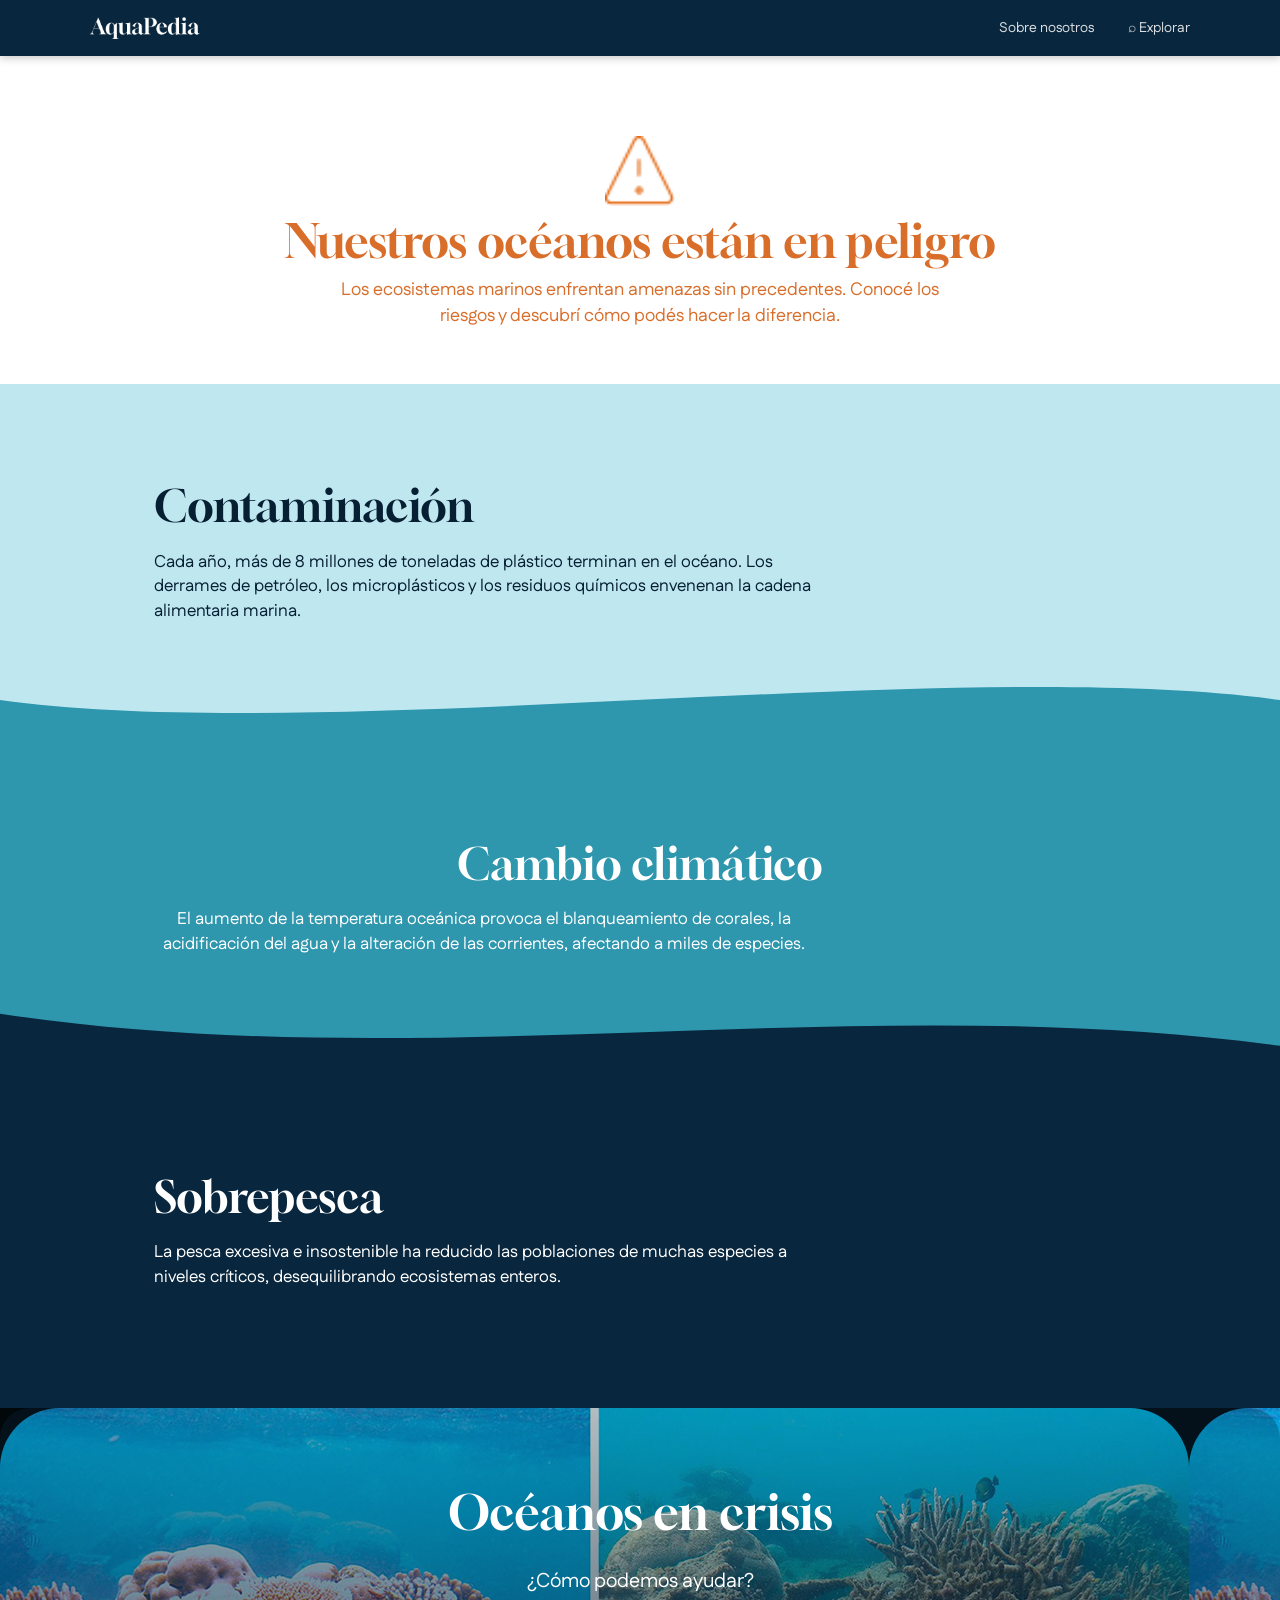
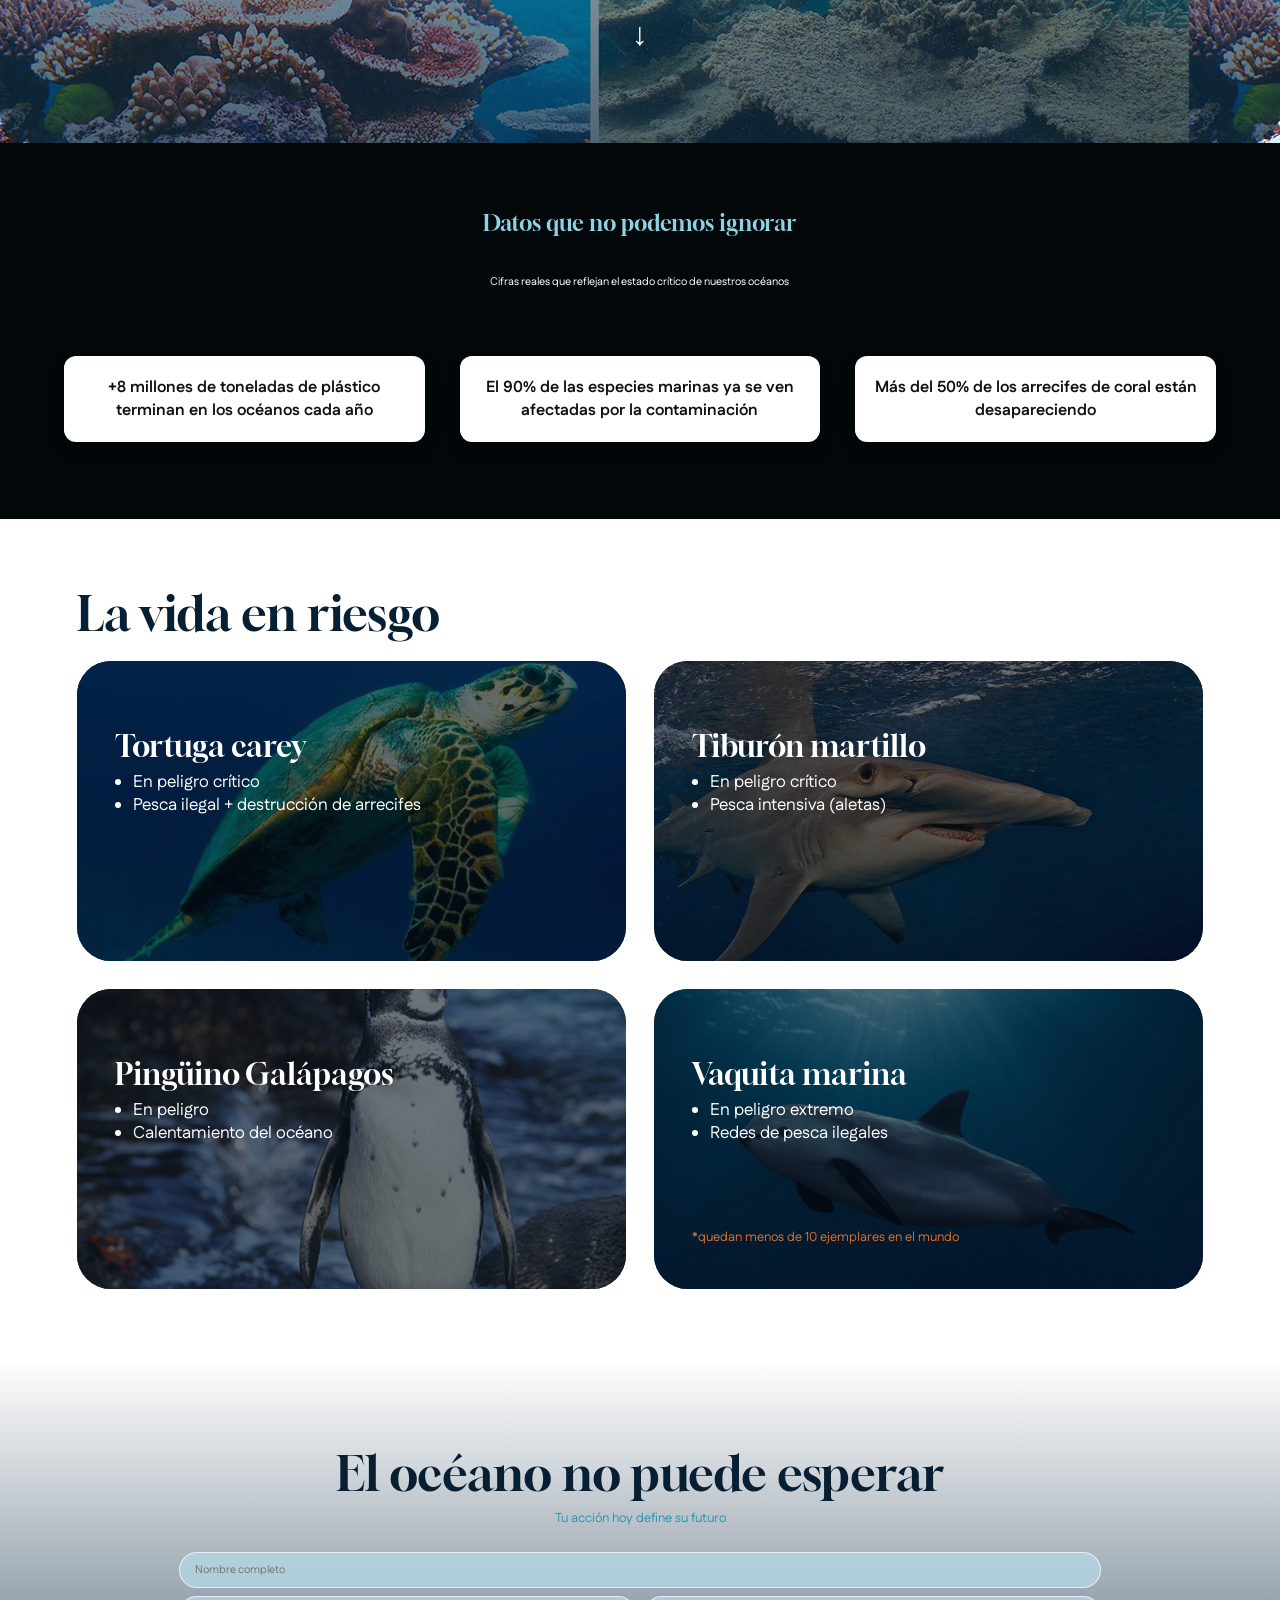
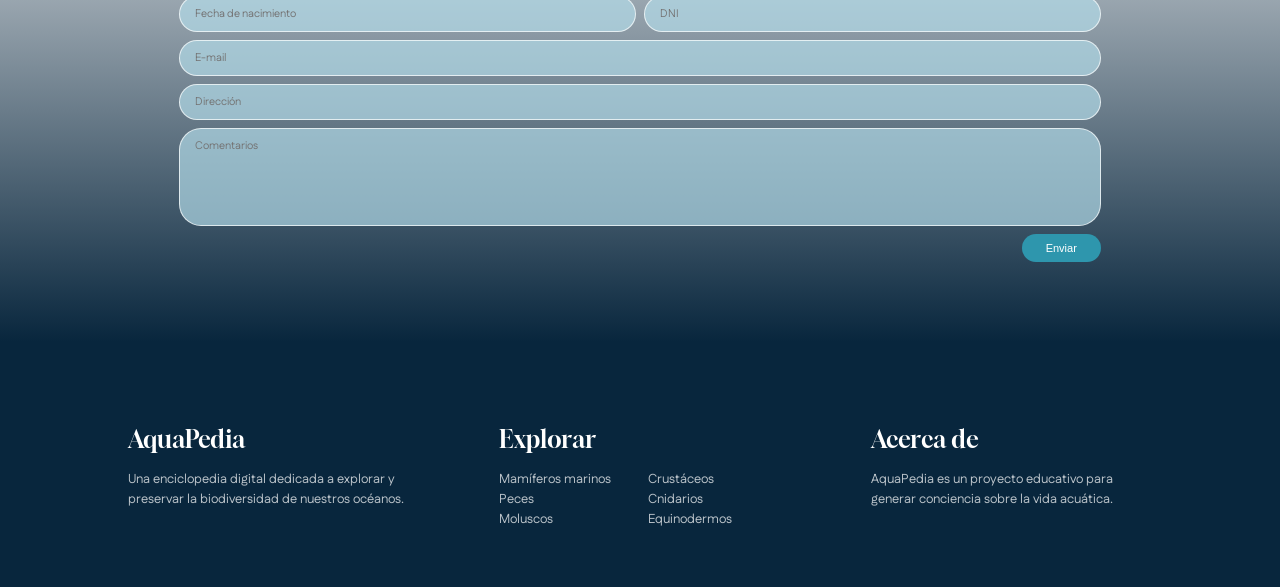
==== amenazas.html @ 6b1c1f04 "Update amenazas.html" ====
<!DOCTYPE html>
<html lang="es">
<head>
  <meta charset="UTF-8">
  <meta name="viewport" content="width=device-width, initial-scale=1.0">
  <title>Amenazas | AquaPedia</title>
  <link href="https://fonts.googleapis.com/css2?family=Fustat:wght@300;400;500;600;700&family=Gloock&display=swap" rel="stylesheet">
  <link rel="stylesheet" href="css/styles.css">
</head>

<script src="main.js"></script>

<body>

<header>
  <a href="index.html">
    <img src="imagenes/logoblanco.png" alt="AquaPedia">
  </a>
  <nav>
    <a href="sobre-nosotros.html">Sobre nosotros</a>
    <a href="index.html#categorias">⌕ Explorar</a>
  </nav>
</header>

<main>

  <!-- HERO -->
  <section class="hero" id="inicio">
    <img src="imagenes/alerta.png" alt="Alerta" class="alerta">
    <h1>Nuestros océanos están en peligro</h1>
    <p>
      Los ecosistemas marinos enfrentan amenazas sin precedentes.
      Conocé los riesgos y descubrí cómo podés hacer la diferencia.
    </p>
  </section>

  <!-- CONTAMINACIÓN -->
  <section class="wave-section wave-light">
    <h2>Contaminación</h2>
    <p>
      Cada año, más de 8 millones de toneladas de plástico terminan en el océano.
      Los derrames de petróleo, los microplásticos y los residuos químicos
      envenenan la cadena alimentaria marina.
    </p>
  </section>

  <!-- CAMBIO CLIMÁTICO -->
  <section class="wave-section wave-medium">
    <h2>Cambio climático</h2>
    <p>
      El aumento de la temperatura oceánica provoca el blanqueamiento de corales,
      la acidificación del agua y la alteración de las corrientes,
      afectando a miles de especies.
    </p>
  </section>

  <!-- SOBREPESCA -->
  <section class="wave-section wave-dark">
    <h2>Sobrepesca</h2>
    <p>
      La pesca excesiva e insostenible ha reducido las poblaciones de muchas especies
      a niveles críticos, desequilibrando ecosistemas enteros.
    </p>
  </section>

  <!-- OCÉANOS EN CRISIS -->
  <section class="crisis-card" style="background-image: url('imagenes/oceanosencrisis.png');">
    <h2>Océanos en crisis</h2>
    <p>¿Cómo podemos ayudar?</p>
    <button id="boton-crisis" type="button">↓</button>
    <ul id="lista-crisis">
      <li class="crisis-item">Reducí el uso de plásticos de un solo uso y participá en limpiezas de playas.</li>
      <li class="crisis-item">Elegí productos del mar certificados como sustentables y evitá especies sobreexplotadas.</li>
      <li class="crisis-item">Apoyá organizaciones que protegen los ecosistemas marinos y promueven áreas protegidas.</li>
      <li class="crisis-item">Difundí información sobre la importancia de los océanos y educá a tu comunidad.</li>
    </ul>
  </section>

  <!-- DATOS -->
  <section class="datos">
    <h2>Datos que no podemos ignorar</h2>
    <p>Cifras reales que reflejan el estado crítico de nuestros océanos</p>
    <div class="dato-card">+8 millones de toneladas de plástico terminan en los océanos cada año</div>
    <div class="dato-card">El 90% de las especies marinas ya se ven afectadas por la contaminación</div>
    <div class="dato-card">Más del 50% de los arrecifes de coral están desapareciendo</div>
  </section>

  <!-- VIDA EN RIESGO -->
  <section class="riesgo">
    <h2>La vida en riesgo</h2>
    <div class="animales-grid">

      <div class="animal">
        <img src="imagenes/tortuga-carey.png" alt="Tortuga carey">
        <div class="info">
          <h3>Tortuga carey</h3>
          <ul>
            <li>En peligro crítico</li>
            <li>Pesca ilegal + destrucción de arrecifes</li>
          </ul>
        </div>
      </div>

      <div class="animal">
        <img src="imagenes/tiburon-martillo.png" alt="Tiburón martillo">
        <div class="info">
          <h3>Tiburón martillo</h3>
          <ul>
            <li>En peligro crítico</li>
            <li>Pesca intensiva (aletas)</li>
          </ul>
        </div>
      </div>

      <div class="animal">
        <img src="imagenes/pinguino-galapagos.png" alt="Pingüino Galápagos">
        <div class="info">
          <h3>Pingüino Galápagos</h3>
          <ul>
            <li>En peligro</li>
            <li>Calentamiento del océano</li>
          </ul>
        </div>
      </div>

      <div class="animal">
        <img src="imagenes/vaquita-marina.png" alt="Vaquita marina">
        <div class="info">
          <h3>Vaquita marina</h3>
          <ul>
            <li>En peligro extremo</li>
            <li>Redes de pesca ilegales</li>
          </ul>
          <span class="nota">*quedan menos de 10 ejemplares en el mundo</span>
        </div>
      </div>

    </div>
  </section>

  <!-- FORMULARIO -->
  <section class="form-section">
    <h2>El océano no puede esperar</h2>
    <p>Tu acción hoy define su futuro</p>
    <form>
      <input type="text" placeholder="Nombre completo">
      <input type="text" placeholder="Fecha de nacimiento">
      <input type="text" placeholder="DNI">
      <input type="email" placeholder="E-mail">
      <input type="text" placeholder="Dirección">
      <textarea placeholder="Comentarios"></textarea>
      <button type="submit">Enviar</button>
    </form>
  </section>

</main>

<footer>
  <section>
    <h2>AquaPedia</h2>
    <p>Una enciclopedia digital dedicada a explorar y preservar la biodiversidad de nuestros océanos.</p>
  </section>
  <nav>
    <h3>Explorar</h3>
    <ul>
      <li><a href="mamiferos.html">Mamíferos marinos</a></li>
      <li><a href="peces.html">Peces</a></li>
      <li><a href="moluscos.html">Moluscos</a></li>
      <li><a href="crustaceos.html">Crustáceos</a></li>
      <li><a href="cnidarios.html">Cnidarios</a></li>
      <li><a href="equinodermos.html">Equinodermos</a></li>
    </ul>
  </nav>
  <section>
    <h3>Acerca de</h3>
    <p>AquaPedia es un proyecto educativo para generar conciencia sobre la vida acuática.</p>
  </section>
</footer>

</body>
</html>
---- css/styles.css ----
* {
  margin: 0;
  padding: 0;
  box-sizing: border-box;
}

:root {
  --azul: #08263d;
  --celeste: #2e96ad;
  --aqua: #bfe7f0;
  --aqua-claro: #dcf5fb;
  --naranja: #d96e2b;
  --gris: #f2f2f2;
  --blanco: #ffffff;
  --negro: #02070a;
}

html {
  scroll-behavior: smooth;
}

body {
  font-family: "Fustat", sans-serif;
  background: var(--blanco);
  color: #071f33;
  line-height: 1.45;
}

h1,
h2,
h3 {
  font-family: "Gloock", serif;
  font-weight: 400;
}

img {
  display: block;
  max-width: 100%;
}

a {
  color: inherit;
  text-decoration: none;
}

ul {
  list-style: none;
}

main {
  overflow: hidden;
}

/* ========================
   HEADER
======================== */
header {
  height: 42px;
  background: var(--azul);
  color: var(--blanco);
  display: flex;
  align-items: center;
  justify-content: space-between;
  padding: 0 18px;
  position: relative;
  z-index: 50;
  box-shadow: 0 2px 8px rgba(0, 0, 0, 0.22);
}

header img {
  width: 78px;
}

header p {
  font-size: 0;
}

header p::before {
  content: "⌕";
  font-size: 20px;
}

header nav {
  display: none;
}

/* ========================
   HOME HERO
======================== */
.home-hero {
  position: relative;
  height: 365px;
  background: var(--azul);
  color: var(--blanco);
  display: flex;
  flex-direction: column;
  align-items: center;
  justify-content: center;
  text-align: center;
  padding: 70px 28px;
  overflow: hidden;
}

.home-hero > img {
  position: absolute;
  inset: 0;
  width: 100%;
  height: 100%;
  object-fit: cover;
  opacity: 0.62;
  z-index: 0;
}

.home-hero::after {
  content: "";
  position: absolute;
  inset: 0;
  background: linear-gradient(rgba(8, 38, 61, 0.18), rgba(8, 38, 61, 0.78));
  z-index: 1;
}

.home-hero > *:not(img) {
  position: relative;
  z-index: 2;
}

.home-hero h1 {
  font-size: 38px;
  line-height: 1;
  margin-bottom: 10px;
}

.home-hero p {
  max-width: 300px;
  font-size: 11px;
  line-height: 1.45;
  margin-bottom: 14px;
}

.home-hero form {
  width: 100%;
  max-width: 220px;
}

.home-hero label {
  display: none;
}

.home-hero input {
  width: 100%;
  border: 0;
  border-radius: 18px;
  padding: 8px 14px;
  background: var(--blanco);
  font-family: "Fustat", sans-serif;
  font-size: 11px;
}

.cta {
  display: none;
}

/* ========================
   STATS
======================== */
.stats {
  display: grid;
  grid-template-columns: 1fr;
  gap: 8px;
  max-width: 190px;
  margin: -26px auto 26px;
  position: relative;
  z-index: 10;
}

.stats article {
  background: rgba(255, 255, 255, 0.95);
  border-radius: 14px;
  text-align: center;
  padding: 10px 10px 13px;
  box-shadow: 0 18px 32px rgba(0, 0, 0, 0.18);
}

.stats img {
  width: 28px;
  margin: 0 auto 3px;
}

.stats h2 {
  font-size: 22px;
  line-height: 1;
}

.stats h3 {
  font-family: "Fustat", sans-serif;
  font-size: 12px;
  font-weight: 600;
}

.stats p {
  font-size: 9px;
  color: #8f8f8f;
}

/* ========================
   HOME CATEGORIAS
======================== */
#categorias {
  background: var(--blanco);
  padding: 34px 46px 44px;
}

#categorias > h2 {
  font-size: 25px;
  line-height: 1.05;
  text-align: center;
  margin-bottom: 10px;
}

#categorias > p {
  max-width: 320px;
  margin: 0 auto 28px;
  font-size: 11px;
  color: #666666;
  text-align: center;
}

#categorias article {
  position: relative;
  height: 183px;
  margin-bottom: 24px;
  border-radius: 22px;
  overflow: hidden;
  box-shadow: 0 17px 28px rgba(0, 0, 0, 0.2);
}

#categorias article a {
  display: block;
  height: 100%;
}

#categorias img {
  width: 100%;
  height: 100%;
  object-fit: cover;
  filter: brightness(0.72);
}

#categorias article::after {
  content: "";
  position: absolute;
  inset: 0;
  background: linear-gradient(transparent 25%, rgba(0, 0, 0, 0.72));
}

#categorias h3,
#categorias article p {
  position: absolute;
  left: 22px;
  right: 22px;
  color: var(--blanco);
  z-index: 2;
}

#categorias h3 {
  bottom: 52px;
  font-size: 19px;
  line-height: 1;
}

#categorias article p {
  bottom: 28px;
  max-width: 75%;
  font-size: 11px;
  line-height: 1.25;
}

#categorias article::before {
  content: "❯";
  position: absolute;
  right: 20px;
  bottom: 24px;
  color: var(--blanco);
  z-index: 3;
  font-size: 28px;
}

/* ========================
   HOME CONSERVACION
======================== */
#conservacion {
  background: linear-gradient(var(--azul), var(--celeste));
  color: var(--blanco);
  text-align: center;
  padding: 55px 30px;
}

#conservacion h2 {
  font-size: 31px;
  line-height: 1.05;
  margin-bottom: 20px;
}

#conservacion p {
  max-width: 320px;
  margin: 0 auto 24px;
  font-size: 13px;
}

/* estilos base del botón conservacion → ver .btn-amenazas más abajo */
#conservacion a,
.btn-amenazas {
  display: inline-block;
  border: 1px solid rgba(255, 255, 255, 0.45);
  background: rgba(255, 255, 255, 0.1);
  border-radius: 28px;
  padding: 8px 22px;
  font-size: 11px;
  color: rgba(255, 255, 255, 0.85);
}

/* ========================
   MAMIFEROS HERO
======================== */
.mamiferos-hero {
  position: relative;
  height: 160px;
  overflow: hidden;
  color: var(--blanco);
}

.mamiferos-hero img {
  width: 100%;
  height: 100%;
  object-fit: cover;
}

.mamiferos-hero::after {
  content: "";
  position: absolute;
  inset: 0;
  background: linear-gradient(transparent 25%, rgba(0, 0, 0, 0.62));
}

.hero-texto {
  position: absolute;
  left: 20px;
  bottom: 25px;
  z-index: 2;
}

.hero-texto h1 {
  font-size: 29px;
  line-height: 1;
}

.hero-texto p {
  font-size: 11px;
}

.mamiferos-hero ~ section {
  background: var(--aqua-claro);
  padding: 25px 28px;
}

.mamiferos-hero ~ section h2 {
  font-size: 25px;
  line-height: 1.1;
  margin-bottom: 14px;
}

.mamiferos-hero ~ section h3 {
  font-size: 18px;
  line-height: 1.1;
}

.mamiferos-hero ~ section p {
  font-size: 11px;
  color: #243f4c;
}

.mamiferos-hero ~ section ul {
  display: grid;
  grid-template-columns: 1fr;
  gap: 10px;
  margin-top: 18px;
}

.mamiferos-hero ~ section li {
  background: #eefbff;
  border-radius: 20px;
  text-align: center;
  padding: 12px;
  box-shadow: 0 12px 26px rgba(0, 0, 0, 0.12);
  color: #78909b;
  font-size: 10px;
}

/* Hábitos / comportamientos */
.mamiferos-hero ~ section:nth-of-type(4),
.mamiferos-hero ~ section:nth-of-type(5) {
  padding: 12px 36px;
}

.mamiferos-hero ~ section:nth-of-type(4) h3,
.mamiferos-hero ~ section:nth-of-type(5) h3 {
  background: var(--azul);
  color: var(--blanco);
  border-radius: 20px 20px 0 0;
  padding: 24px 20px 8px;
  text-align: center;
}

.mamiferos-hero ~ section:nth-of-type(4) p,
.mamiferos-hero ~ section:nth-of-type(5) p {
  background: var(--azul);
  color: var(--blanco);
  border-radius: 0 0 20px 20px;
  padding: 0 22px 24px;
  text-align: center;
}

/* Especies destacadas — layout móvil */
.mamiferos-hero ~ section:nth-of-type(6) {
  padding-left: 0;
  padding-right: 0;
}

.mamiferos-hero ~ section:nth-of-type(6) h2 {
  padding: 0 28px;
}

.mamiferos-hero ~ section:nth-of-type(6) article {
  position: relative;
  height: 95px;
  overflow: hidden;
}

.mamiferos-hero ~ section:nth-of-type(6) img {
  width: 100%;
  height: 100%;
  object-fit: cover;
  filter: brightness(0.72);
}

.mamiferos-hero ~ section:nth-of-type(6) h3 {
  position: absolute;
  left: 55px;
  top: 50%;
  transform: translateY(-50%);
  color: var(--blanco);
  font-size: 24px;
}

/* Hábitat */
.mamiferos-hero ~ section:nth-of-type(7) article {
  background: #eefbff;
  border-radius: 26px;
  padding: 24px 18px;
  margin: 18px 30px;
  text-align: center;
  box-shadow: 0 12px 28px rgba(0, 0, 0, 0.13);
}

/* Amenazas mamíferos */
.mamiferos-hero ~ section:nth-of-type(8) article {
  background: var(--blanco);
  border: 1.5px solid var(--naranja);
  border-radius: 25px;
  padding: 12px 16px;
  margin-bottom: 14px;
  text-align: center;
  color: var(--naranja);
}

.mamiferos-hero ~ section:nth-of-type(9) {
  display: flex;
  justify-content: space-between;
  border-top: 1px solid #aacbd4;
  font-size: 10px;
}

/* ========================
   AMENAZAS — HERO
======================== */
.hero {
  background: var(--blanco);
  text-align: center;
  color: var(--naranja);
  padding: 32px 26px 30px;
}

.alerta {
  width: 42px;
  margin: 0 auto 10px;
}

.hero h1 {
  font-size: 21px;
  line-height: 1.1;
  margin-bottom: 10px;
}

.hero p {
  max-width: 320px;
  margin: 0 auto;
  font-size: 12px;
}

/* ========================
   WAVE SECTIONS
======================== */
.wave-section {
  position: relative;
  padding: 40px 28px 80px;
  margin-bottom: -2px;
}

.wave-section::after {
  content: "";
  position: absolute;
  bottom: -1px;
  left: 0;
  width: 100%;
  height: 50px;
  background-repeat: no-repeat;
  background-size: 100% 100%;
}

.wave-light {
  background: var(--aqua);
}

.wave-light::after {
  background-image: url("data:image/svg+xml,%3Csvg xmlns='http://www.w3.org/2000/svg' viewBox='0 0 1440 70' preserveAspectRatio='none'%3E%3Cpath d='M0,35 C360,70 1080,0 1440,35 L1440,70 L0,70 Z' fill='%232e96ad'/%3E%3C/svg%3E");
}

.wave-medium {
  background: var(--celeste);
  color: var(--blanco);
  text-align: center;
}

.wave-medium::after {
  background-image: url("data:image/svg+xml,%3Csvg xmlns='http://www.w3.org/2000/svg' viewBox='0 0 1440 70' preserveAspectRatio='none'%3E%3Cpath d='M0,20 C480,70 960,0 1440,45 L1440,70 L0,70 Z' fill='%2308263d'/%3E%3C/svg%3E");
}

.wave-dark {
  background: var(--azul);
  color: var(--blanco);
}

.wave-section h2 {
  font-size: 22px;
  margin-bottom: 12px;
}

.wave-section p {
  font-size: 12px;
}

/* ========================
   CRISIS
======================== */
.crisis {
  background: var(--negro);
  padding: 35px 38px;
  color: var(--blanco);
}

.crisis-card {
  min-height: 150px;
  border-radius: 24px;
  padding: 36px 20px;
  text-align: center;
  color: white;
  background: var(--azul);
  background-size: cover;
  background-position: center;
  background-repeat: no-repeat;
  overflow: hidden;
}

.crisis-content {
  max-height: 0;
  overflow: hidden;
  transition: max-height 0.5s ease;
}

.crisis-content.active {
  max-height: 1000px;
}

#boton-crisis {
  background: none;
  border: none;
  color: white;
  font-size: 32px;
  cursor: pointer;
}

/* Lista de crisis */
.crisis-list {
  list-style: none;
  padding: 0;
  margin: 32px auto 0;
  display: flex;
  flex-direction: column;
  gap: 24px;
  max-width: 900px;
}

.crisis-list li {
  background: #d8dbe0;
  color: #000000;
  text-align: center;
  font-size: 1rem;
  line-height: 1.35;
  padding: 20px 28px;
  border-radius: 999px;
  box-shadow: 0 4px 18px rgba(0, 0, 0, 0.14);
  list-style: none;
}

/* Lista crisis (JS toggle con #lista-crisis) */
#lista-crisis {
  display: none;
  list-style: none;
  padding: 0;
  margin: 28px auto 0;
  max-width: 520px;
  flex-direction: column;
  gap: 14px;
}

#lista-crisis.abierto {
  display: flex;
}

#lista-crisis .crisis-item {
  background: rgba(210, 215, 220, 0.82);
  color: #1a1a1a;
  border-radius: 999px;
  padding: 16px 28px;
  font-size: 14px;
  line-height: 1.35;
  text-align: center;
  list-style: none;
}

/* ========================
   DATOS
======================== */
.datos {
  background: var(--negro);
  color: var(--blanco);
  text-align: center;
  padding: 40px 46px;
}

.datos h2 {
  color: #8fd3e2;
  font-size: 22px;
}

.datos > p {
  font-size: 11px;
  margin-bottom: 18px;
}

.dato-card {
  background: var(--blanco);
  color: #111111;
  border-radius: 12px;
  padding: 20px 14px;
  margin: 12px 0;
  box-shadow: 0 8px 15px rgba(0, 0, 0, 0.25);
  font-weight: 700;
}

/* ========================
   VIDA EN RIESGO
======================== */
.riesgo {
  background: white;
  padding: 40px 39px;
}

.riesgo h2 {
  font-size: 34px;
  line-height: 1;
}

.riesgo > p {
  font-size: 12px;
  margin-bottom: 22px;
}

.animales,
.animales-grid {
  display: grid;
  grid-template-columns: 1fr;
  gap: 24px;
  margin-top: 24px;
}

.animal {
  position: relative;
  min-height: 125px;
  border-radius: 22px;
  overflow: hidden;
  color: white;
  background: var(--azul);
}

.animal img {
  width: 100%;
  height: 100%;
  min-height: 125px;
  object-fit: cover;
  filter: brightness(0.55);
}

.animal::after {
  content: "";
  position: absolute;
  inset: 0;
  background: rgba(8, 38, 61, 0.25);
}

.animal-texto {
  position: absolute;
  left: 16px;
  top: 26px;
  right: 14px;
  z-index: 2;
}

.animal h3 {
  position: static;
  font-size: 15px;
  line-height: 1;
  margin-bottom: 6px;
}

.animal ul {
  list-style: disc;
  padding-left: 14px;
}

.animal li {
  font-size: 9px;
  line-height: 1.25;
}

.nota-vaquita {
  color: var(--naranja);
  font-size: 8px;
  line-height: 1.1;
  margin-top: 26px;
}

/* ========================
   FORM SECTION
======================== */
.form-section {
  background: linear-gradient(var(--blanco), var(--azul));
  text-align: center;
  padding: 50px 38px;
}

.form-section h2 {
  font-size: 27px;
}

.form-section > p {
  color: var(--celeste);
  font-size: 13px;
  margin-bottom: 24px;
}

.form-section form {
  display: grid;
  grid-template-columns: 1fr 1fr;
  gap: 8px;
}

.form-section input,
.form-section textarea {
  border: 1px solid rgba(255, 255, 255, 0.7);
  border-radius: 22px;
  background: rgba(180, 222, 234, 0.68);
  padding: 9px 15px;
  font-family: "Fustat", sans-serif;
  font-size: 11px;
}

.form-section input:nth-child(1),
.form-section input:nth-child(4),
.form-section input:nth-child(5),
.form-section textarea {
  grid-column: 1 / -1;
}

.form-section textarea {
  height: 98px;
  resize: none;
}

.form-section button {
  grid-column: 2;
  justify-self: end;
  background: var(--celeste);
  color: var(--blanco);
  border: 0;
  border-radius: 24px;
  padding: 8px 24px;
  font-size: 11px;
}

/* ========================
   FOOTER
======================== */
footer {
  background: var(--azul);
  color: var(--blanco);
  padding: 48px 38px 28px;
}

footer section,
footer nav {
  margin-bottom: 26px;
}

footer h2,
footer h3 {
  font-size: 17px;
  margin-bottom: 12px;
}

footer p,
footer a,
footer li {
  font-size: 10px;
  line-height: 1.55;
  color: rgba(255, 255, 255, 0.72);
}

footer ul {
  columns: 2;
}

/* ========================
   BUBBLES
======================== */
.bubbles {
  position: fixed;
  inset: 0;
  pointer-events: none;
  overflow: hidden;
  z-index: 1;
}

.bubble {
  position: absolute;
  bottom: -50px;
  border-radius: 50%;
  animation: floatUp linear forwards;
}

@keyframes floatUp {
  from { transform: translateY(0); opacity: 0.5; }
  to   { transform: translateY(-120vh); opacity: 0; }
}

@keyframes pulse {
  0%   { box-shadow: 0 0 0 0 rgba(217, 110, 43, 0.4); }
  70%  { box-shadow: 0 0 0 12px rgba(217, 110, 43, 0); }
  100% { box-shadow: 0 0 0 0 rgba(217, 110, 43, 0); }
}

/* ========================
   MAMÍFEROS — SECCIÓN TITLES
======================== */
.section-title {
  display: flex;
  align-items: center;
  gap: 12px;
  font-size: 28px;
  margin-bottom: 24px;
}

.section-title img {
  width: 28px;
  height: 28px;
  object-fit: contain;
}

/* ========================
   INFO CARDS (hábitos)
======================== */
.info-cards {
  display: flex;
  flex-direction: column;
  gap: 28px;
  max-width: 950px;
  margin: 0 auto 36px;
}

.info-cards .card {
  background: #0c2340;
  color: #fff;
  padding: 28px;
  border-radius: 18px;
  text-align: center;
}

/* ========================
   ESPECIES DESTACADAS
======================== */
.especies-grid {
  display: grid;
  grid-template-columns: repeat(2, 1fr);
  gap: 16px;
  max-width: 1200px;
  margin: 0 auto 40px;
  padding: 0 16px;
}

.especie-card {
  display: flex;
  flex-direction: column;
  background: #d6f1fb;
  border-radius: 20px;
  overflow: hidden;
  box-shadow: 0 6px 14px rgba(0, 0, 0, 0.09);
  text-align: left;
  transition: transform 0.3s ease, box-shadow 0.3s ease;
}

.especie-card:hover {
  transform: translateY(-3px);
  box-shadow: 0 10px 22px rgba(0, 0, 0, 0.13);
}

.especie-card img {
  width: 100%;
  height: 160px;
  object-fit: cover;
  flex-shrink: 0;
}

.especie-info {
  padding: 14px 16px 18px;
  display: flex;
  flex-direction: column;
  gap: 4px;
}

.especie-info h3 {
  margin: 0 0 4px;
  font-size: 1rem;
  line-height: 1.15;
  color: #0c2340;
}

.especie-info p {
  margin: 0;
  font-size: 0.82rem;
  line-height: 1.4;
  color: #0c2340;
}

.especie-info p em {
  font-size: 0.78rem;
  display: block;
  margin-bottom: 2px;
  font-style: italic;
}

.estado {
  display: inline-block;
  font-size: 0.8rem;
  font-weight: 600;
  padding: 4px 10px;
  border-radius: 12px;
  margin-bottom: 10px;
  text-align: center;
}

.estado.peligro { background: #ffbaba; color: #a70000; }
.estado.menor   { background: #c8f0d4; color: #155724; }

.dato {
  display: inline-block;
  font-size: 12px;
  padding: 4px 10px;
  border-radius: 12px;
  margin-top: 6px;
  background: #b0b9bf;
  color: #fff;
}

/* ========================
   HÁBITATS
======================== */
.habitats {
  background-color: #d6f1fb;
  padding: 40px 16px;
  max-width: 1200px;
  margin: 0 auto;
}

.habitats-intro {
  font-size: 16px;
  color: #0c2340;
  margin-bottom: 32px;
  max-width: 800px;
}

.habitats-grid {
  display: grid;
  grid-template-columns: 1fr;
  gap: 24px;
  max-width: 950px;
  margin: 0 auto 36px;
}

.habitat-card {
  background: #fff;
  padding: 24px;
  border-radius: 24px;
  text-align: center;
  box-shadow: 0 8px 16px rgba(0, 0, 0, 0.08);
  transition: transform 0.3s ease, box-shadow 0.3s ease;
}

.habitat-card:hover {
  transform: translateY(-4px);
  box-shadow: 0 12px 24px rgba(0, 0, 0, 0.12);
}

.habitat-card h3 {
  font-size: 18px;
  margin-bottom: 12px;
  color: #0c2340;
}

.habitat-card p {
  font-size: 14px;
  line-height: 1.5;
  color: #0c2340;
}

/* ========================
   AMENAZAS GRID
======================== */
.amenazas-grid {
  display: grid;
  grid-template-columns: 1fr;
  gap: 24px;
  max-width: 950px;
  margin: 0 auto 36px;
}

.amenaza-card {
  background: #dcf5fb;
  padding: 20px;
  border-radius: 16px;
  text-align: center;
  box-shadow: 0 4px 12px rgba(0, 0, 0, 0.08);
}

/* ========================
   DESKTOP — min-width: 768px
======================== */
@media (min-width: 768px) {

  /* Header */
  header {
    height: 56px;
    padding: 0 7%;
  }
  header img { width: 110px; }
  header p { font-size: 14px; }
  header p::before { content: ""; font-size: 0; }
  header nav { display: flex; gap: 34px; align-items: center; }
  header nav a { color: rgba(255, 255, 255, 0.85); font-size: 14px; }

  /* Home hero */
  .home-hero { height: 680px; padding: 80px 24px 120px; }
  .home-hero h1 { font-size: 92px; margin-bottom: 24px; }
  .home-hero p { max-width: 760px; font-size: 21px; margin-bottom: 28px; }
  .home-hero form { max-width: 640px; }
  .home-hero input { border-radius: 10px; padding: 15px 24px; font-size: 15px; }
  .cta {
    display: inline-block;
    margin-top: 28px;
    background: var(--celeste);
    color: var(--blanco);
    padding: 14px 30px;
    border-radius: 10px;
    font-weight: 600;
  }

  /* Stats */
  .stats {
    grid-template-columns: repeat(3, 1fr);
    gap: 45px;
    max-width: 1180px;
    margin: -58px auto 72px;
    padding: 0 60px;
  }
  .stats article { padding: 25px 20px 28px; }
  .stats img { width: 38px; }
  .stats h2 { font-size: 31px; }
  .stats h3 { font-size: 18px; }
  .stats p { font-size: 12px; }

  /* Categorías */
  #categorias {
    display: grid;
    grid-template-columns: repeat(3, 1fr);
    gap: 45px;
    padding: 70px 6% 90px;
  }
  #categorias > h2,
  #categorias > p { grid-column: 1 / -1; }
  #categorias > h2 { font-size: 58px; }
  #categorias > p { max-width: 780px; font-size: 20px; }
  #categorias article { height: 270px; margin-bottom: 0; border-radius: 26px; }
  #categorias h3 { left: 34px; bottom: 66px; font-size: 30px; }
  #categorias article p { left: 34px; bottom: 34px; font-size: 15px; }

  /* Conservación */
  #conservacion { padding: 115px 24px; }
  #conservacion h2 { font-size: 56px; }
  #conservacion p { max-width: 760px; font-size: 20px; }

  /* Mamíferos hero */
  .mamiferos-hero { height: 520px; }
  .hero-texto { left: 9%; bottom: 72px; }
  .hero-texto h1 { font-size: 62px; }
  .hero-texto p { font-size: 22px; }

  /* Mamíferos secciones */
  .mamiferos-hero ~ section { padding: 55px 8%; }
  .mamiferos-hero ~ section h2 { font-size: 48px; }
  .mamiferos-hero ~ section p { font-size: 16px; }
  .mamiferos-hero ~ section ul { grid-template-columns: repeat(2, 1fr); gap: 24px; }
  .mamiferos-hero ~ section:nth-of-type(4),
  .mamiferos-hero ~ section:nth-of-type(5) {
    display: inline-block;
    width: calc(50% - 4px);
    vertical-align: top;
    padding: 30px 3%;
  }

  /* Especies destacadas (nth selector legacy) */
  .mamiferos-hero ~ section:nth-of-type(6) {
    display: grid;
    grid-template-columns: repeat(2, 1fr);
    gap: 30px;
    padding-left: 8%;
    padding-right: 8%;
  }
  .mamiferos-hero ~ section:nth-of-type(6) h2 { grid-column: 1 / -1; padding: 0; }
  .mamiferos-hero ~ section:nth-of-type(6) article { height: 220px; border-radius: 20px; }
  .mamiferos-hero ~ section:nth-of-type(6) h3 { font-size: 30px; }

  /* Especies destacadas (clase .especies-destacadas) */
  .mamiferos-hero ~ .especies-destacadas {
    display: block;
    width: 100%;
    padding: 70px 6%;
    background: var(--aqua-claro);
  }
  .mamiferos-hero ~ .especies-destacadas .especies-grid {
    display: grid;
    grid-template-columns: repeat(2, 1fr);
    gap: 32px;
    width: 100%;
  }
  .mamiferos-hero ~ .especies-destacadas .especie-card {
    display: flex;
    width: 100%;
    height: 260px;
    min-height: 260px;
    background: #bfe7f0;
    border-radius: 28px;
    overflow: hidden;
    position: relative;
  }
  .mamiferos-hero ~ .especies-destacadas .especie-card img {
    position: static;
    width: 220px;
    height: 100%;
    object-fit: cover;
    filter: none;
    transform: none;
  }
  .mamiferos-hero ~ .especies-destacadas .especie-info {
    flex: 1;
    padding: 36px;
    position: relative;
  }
  .mamiferos-hero ~ .especies-destacadas .especie-info h3 {
    position: static;
    transform: none;
    color: var(--azul);
    font-size: 34px;
    line-height: 1;
    margin-bottom: 8px;
  }
  .mamiferos-hero ~ .especies-destacadas .especie-info p {
    position: static;
    color: var(--azul);
    font-size: 16px;
    line-height: 1.35;
    margin-bottom: 8px;
  }
  .mamiferos-hero ~ .especies-destacadas .estado {
    position: absolute;
    top: 22px;
    right: 22px;
    padding: 6px 12px;
    border-radius: 999px;
    font-size: 11px;
  }

  /* Amenazas hero */
  .hero { padding: 80px 24px 55px; }
  .alerta { width: 70px; }
  .hero h1 { font-size: 46px; }
  .hero p { font-size: 18px; max-width: 650px; }

  /* Wave */
  .wave-section { padding: 90px 12% 120px; }
  .wave-section::after { height: 90px; }
  .wave-section h2 { font-size: 44px; }
  .wave-section p { max-width: 660px; font-size: 17px; }

  /* Crisis */
  .crisis { padding: 80px 7% 55px; }
  .crisis-card {
    max-width: 1080px;
    margin: 0 auto 35px;
    padding: 70px 40px;
    border-radius: 30px;
    min-height: 280px;
  }

  /* cuando crisis-card es standalone (sin wrapper .crisis) */
  section.crisis-card {
    background: var(--negro);
    border-radius: 0;
    max-width: 100%;
    margin: 0;
    padding: 70px 7%;
  }
  .crisis-card h2 { font-size: 64px; }
  .crisis-card p { font-size: 24px; }
  #lista-crisis { max-width: 780px; margin-top: 38px; gap: 18px; }
  #lista-crisis .crisis-item { font-size: 1.1rem; padding: 20px 40px; }

  /* Datos */
  .datos {
    display: grid;
    grid-template-columns: repeat(3, 1fr);
    gap: 35px;
    padding: 65px 5%;
  }
  .datos h2,
  .datos > p { grid-column: 1 / -1; }

  /* Vida en riesgo */
  .riesgo { padding: 70px 6%; }
  .riesgo h2 { font-size: 48px; margin-bottom: 8px; }
  .riesgo > p { font-size: 18px; margin-bottom: 32px; }
  .animales,
  .animales-grid {
    grid-template-columns: repeat(2, 1fr);
    gap: 28px;
  }
  .animales-grid .animal,
  .riesgo .animal {
    width: 100%;
    height: 300px;
    min-height: 300px;
    border-radius: 34px;
  }
  .riesgo .animal img {
    position: absolute;
    inset: 0;
    width: 100%;
    height: 100%;
    object-fit: cover;
    filter: brightness(0.55);
    transform: none;
  }
  .riesgo .animal .info {
    position: absolute;
    z-index: 3;
    left: 38px;
    top: 70px;
    right: 36px;
    color: white;
  }
  .riesgo .animal h3 {
    position: static;
    color: white;
    font-size: 30px;
    line-height: 1;
    margin-bottom: 10px;
  }
  .riesgo .animal ul { list-style: disc; padding-left: 18px; }
  .riesgo .animal li { color: white; font-size: 17px; line-height: 1.35; }
  .riesgo .animal .nota {
    display: block;
    color: var(--naranja);
    font-size: 13px;
    line-height: 1.2;
    margin-top: 85px;
  }
  .animal-texto { left: 38px; top: 70px; right: 36px; }
  .animal h3 { font-size: 30px; margin-bottom: 10px; }
  .animal li { font-size: 17px; line-height: 1.35; }
  .nota-vaquita { font-size: 13px; margin-top: 85px; }

  /* Form */
  .form-section { padding: 80px 14%; }
  .form-section h2 { font-size: 48px; }

  /* Footer */
  footer {
    display: grid;
    grid-template-columns: repeat(3, 1fr);
    gap: 90px;
    padding: 80px 10% 32px;
  }
  footer h2,
  footer h3 { font-size: 24px; }
  footer p,
  footer a,
  footer li { font-size: 13px; }

  /* Mamíferos secciones grid */
  .info-cards { flex-direction: row; gap: 32px; }
  .habitats-grid { grid-template-columns: repeat(3, 1fr); gap: 32px; }
  .amenazas-grid { grid-template-columns: repeat(3, 1fr); gap: 32px; }

  /* Especies destacadas desktop: 2 columnas, cards en fila imagen+texto */
  .especies-grid {
    grid-template-columns: repeat(2, 1fr);
    gap: 28px;
    max-width: 1100px;
  }

  .especie-card {
    flex-direction: row;
    height: 210px;
  }

  .especie-card img {
    width: 160px;
    height: 100%;
    flex-shrink: 0;
    object-fit: cover;
  }

  .especie-info {
    padding: 18px 20px;
    gap: 5px;
  }

  .especie-info h3 {
    font-size: 1.1rem;
  }

  .especie-info p {
    font-size: 0.88rem;
  }
}

/* ========================
   BTN AMENAZAS — hover naranja con destellos
======================== */
.btn-amenazas {
  position: relative;
  overflow: hidden;
  transition: background 0.3s ease, border-color 0.3s ease, color 0.3s ease, box-shadow 0.3s ease;
}

.btn-amenazas:hover {
  background: var(--naranja);
  border-color: var(--naranja);
  color: var(--blanco);
  box-shadow: 0 0 18px rgba(217, 110, 43, 0.7), 0 0 36px rgba(217, 110, 43, 0.35);
  animation: pulse-naranja 1.2s ease infinite;
}

/* Destello que cruza el botón al hacer hover */
.btn-amenazas::before {
  content: "";
  position: absolute;
  top: 0;
  left: -75%;
  width: 50%;
  height: 100%;
  background: linear-gradient(120deg, transparent, rgba(255,255,255,0.35), transparent);
  transform: skewX(-20deg);
  transition: none;
}

.btn-amenazas:hover::before {
  animation: destello 0.55s ease forwards;
}

@keyframes destello {
  0%   { left: -75%; }
  100% { left: 125%; }
}

@keyframes pulse-naranja {
  0%   { box-shadow: 0 0 14px rgba(217,110,43,0.6), 0 0 28px rgba(217,110,43,0.3); }
  50%  { box-shadow: 0 0 24px rgba(217,110,43,0.9), 0 0 48px rgba(217,110,43,0.5); }
  100% { box-shadow: 0 0 14px rgba(217,110,43,0.6), 0 0 28px rgba(217,110,43,0.3); }
}

@media (min-width: 768px) {
  .btn-amenazas {
    font-size: 16px;
    padding: 13px 32px;
    border-radius: 34px;
  }
}
/* ========================
   ESPECIES DESTACADAS
======================== */

/* MÓVIL: imagen de fondo con nombre encima, 1 columna */
.especies-grid {
  display: grid;
  grid-template-columns: 1fr;
  gap: 0;
  max-width: 100%;
  margin: 0 0 32px;
  padding: 0;
}

.especie-card {
  position: relative;
  display: block;
  height: 160px;
  overflow: hidden;
  border-radius: 0;
  box-shadow: none;
  background: var(--azul);
}

.especie-card img {
  width: 100%;
  height: 100%;
  object-fit: cover;
  filter: brightness(0.55);
  display: block;
}

.especie-info {
  position: absolute;
  inset: 0;
  display: flex;
  align-items: center;
  justify-content: center;
  padding: 16px;
}

.especie-info h3 {
  color: white;
  font-size: 1.4rem;
  line-height: 1.1;
  text-align: center;
  margin: 0;
  font-family: "Gloock", serif;
  text-shadow: 0 2px 8px rgba(0,0,0,0.5);
}

/* ocultar todo excepto el nombre en móvil */
.especie-info .estado,
.especie-info p,
.especie-info .dato {
  display: none;
}

/* colores de estado (globales) */
.estado {
  font-size: 0.75rem;
  font-weight: 600;
  padding: 4px 12px;
  border-radius: 20px;
  align-self: flex-start;
}
.estado.peligro { background: #ffbaba; color: #a70000; }
.estado.menor   { background: #c8f0d4; color: #155724; }

/* ========================
   DESKTOP — especies destacadas
======================== */
@media (min-width: 768px) {

  .especies-grid {
    display: grid;
    grid-template-columns: repeat(2, 1fr);
    gap: 24px;
    max-width: 1100px;
    margin: 0 auto 40px;
    padding: 0 24px;
  }

  .especie-card {
    position: relative;
    display: flex;
    flex-direction: row;
    height: 220px;
    border-radius: 22px;
    overflow: hidden;
    background: #d6f1fb;
    box-shadow: 0 8px 20px rgba(0,0,0,0.1);
    transition: transform 0.3s ease, box-shadow 0.3s ease;
  }

  .especie-card:hover {
    transform: translateY(-4px);
    box-shadow: 0 14px 28px rgba(0,0,0,0.14);
  }

  .especie-card img {
    width: 180px;
    height: 100%;
    flex-shrink: 0;
    object-fit: cover;
    filter: none;
  }

  .especie-info {
    position: static;
    display: flex;
    flex-direction: column;
    justify-content: center;
    padding: 20px 22px;
    gap: 4px;
  }

  .especie-info h3 {
    color: #0c2340;
    font-size: 1.25rem;
    line-height: 1.1;
    text-align: left;
    text-shadow: none;
    margin: 0 0 4px;
  }

  .especie-info .estado,
  .especie-info p,
  .especie-info .dato {
    display: inline-block;
  }

  .especie-info p {
    color: #0c2340;
    font-size: 0.85rem;
    line-height: 1.4;
    margin: 0;
    display: block;
  }

  .especie-info p em {
    font-size: 0.78rem;
    font-style: italic;
    display: block;
    margin-bottom: 4px;
    color: #4a6572;
  }

  .especie-info .dato {
    font-size: 0.78rem;
    padding: 3px 10px;
    border-radius: 12px;
    margin-top: 4px;
    background: #b0b9bf;
    color: #fff;
    display: inline-block;
  }
}/* FIX FINAL ESPECIES DESTACADAS */

@media (min-width: 768px) {
  .mamiferos-hero ~ .especies-destacadas {
    display: block !important;
    width: 100% !important;
    padding: 70px 6% !important;
    background: var(--aqua-claro) !important;
  }

  .mamiferos-hero ~ .especies-destacadas .especies-grid {
    display: grid !important;
    grid-template-columns: repeat(2, 1fr) !important;
    gap: 32px !important;
    width: 100% !important;
  }

  .mamiferos-hero ~ .especies-destacadas .especie-card {
    display: flex !important;
    width: 100% !important;
    height: 260px !important;
    min-height: 260px !important;
    background: #bfe7f0 !important;
    border-radius: 28px !important;
    overflow: hidden !important;
    position: relative !important;
  }

  .mamiferos-hero ~ .especies-destacadas .especie-card img {
    position: static !important;
    width: 220px !important;
    height: 100% !important;
    object-fit: cover !important;
    filter: none !important;
    transform: none !important;
  }

  .mamiferos-hero ~ .especies-destacadas .especie-info {
    flex: 1 !important;
    padding: 36px !important;
    position: relative !important;
  }

  .mamiferos-hero ~ .especies-destacadas .especie-info h3 {
    position: static !important;
    transform: none !important;
    color: var(--azul) !important;
    font-size: 34px !important;
    line-height: 1 !important;
    margin-bottom: 8px !important;
  }

  .mamiferos-hero ~ .especies-destacadas .especie-info p {
    position: static !important;
    color: var(--azul) !important;
    font-size: 16px !important;
    line-height: 1.35 !important;
    margin-bottom: 8px !important;
  }

  .mamiferos-hero ~ .especies-destacadas .estado {
    position: absolute !important;
    top: 22px !important;
    right: 22px !important;
    padding: 6px 12px !important;
    border-radius: 999px !important;
    font-size: 11px !important;
  }
}
/* =========================
OCÉANOS EN CRISIS
========================= */
.crisis-card {
  position: relative;
  max-width: 1080px;
  margin: 40px auto;
  padding: 50px 30px;
  border-radius: 30px;
  background: url('imagenes/oceanosencrisis.png') center/cover no-repeat;
  color: white;
  text-align: center;
  overflow: hidden;
}

.crisis-card::after {
  content: "";
  position: absolute;
  inset: 0;
  background: linear-gradient(rgba(8,38,61,.3), rgba(8,38,61,.7));
  border-radius: 30px;
  z-index: 1;
}

.crisis-card h2,
.crisis-card p {
  position: relative;
  z-index: 2;
  margin: 0 0 20px;
}

.crisis-card h2 {
  font-family: "Gloock", serif;
  font-size: 48px;
}

.crisis-card p {
  font-size: 20px;
}

#boton-crisis {
  position: relative;
  z-index: 2;
  background: none;
  border: none;
  color: white;
  font-size: 36px;
  cursor: pointer;
  margin-bottom: 20px;
  transition: transform 0.3s ease;
}

#boton-crisis.rotated {
  transform: rotate(180deg);
}

#lista-crisis {
  position: relative;
  z-index: 2;
  list-style: none;
  padding: 0;
  margin: 0;
  max-height: 0;
  overflow: hidden;
  transition: max-height 0.6s ease;
}

#lista-crisis li.crisis-item {
  background: rgba(255,255,255,0.15);
  color: white;
  padding: 15px 20px;
  margin: 8px 0;
  border-radius: 12px;
  opacity: 0;
  transform: translateY(-10px);
  transition: all 0.5s ease;
}

/* Cuando la lista esté activa */
#lista-crisis.active {
  max-height: 1000px; /* suficiente para mostrar todos */
}

#lista-crisis.active li {
  opacity: 1;
  transform: translateY(0);
}

/* Animación con delay para cada item */
#lista-crisis.active li:nth-child(1) {
  transition-delay: 0.1s;
}
#lista-crisis.active li:nth-child(2) {
  transition-delay: 0.2s;
}
#lista-crisis.active li:nth-child(3) {
  transition-delay: 0.3s;
}
#lista-crisis.active li:nth-child(4) {
  transition-delay: 0.4s;
}

/* =========================
RESPONSIVE
========================= */
@media (max-width: 767px) {
  .crisis-card {
    padding: 30px 20px;
    border-radius: 20px;
  }

  .crisis-card h2 {
    font-size: 32px;
  }

  .crisis-card p {
    font-size: 16px;
  }

  #boton-crisis {
    font-size: 28px;
  }
}#lista-crisis {
  display: none;
}

#lista-crisis.abierto {
  display: block;
}
#boton-crisis {
  background: none;
  border: none;
  color: white;
  font-size: 32px;
  cursor: pointer;
  position: relative;
  z-index: 2;
}
#lista-crisis {
  position: relative;
  z-index: 2;
}
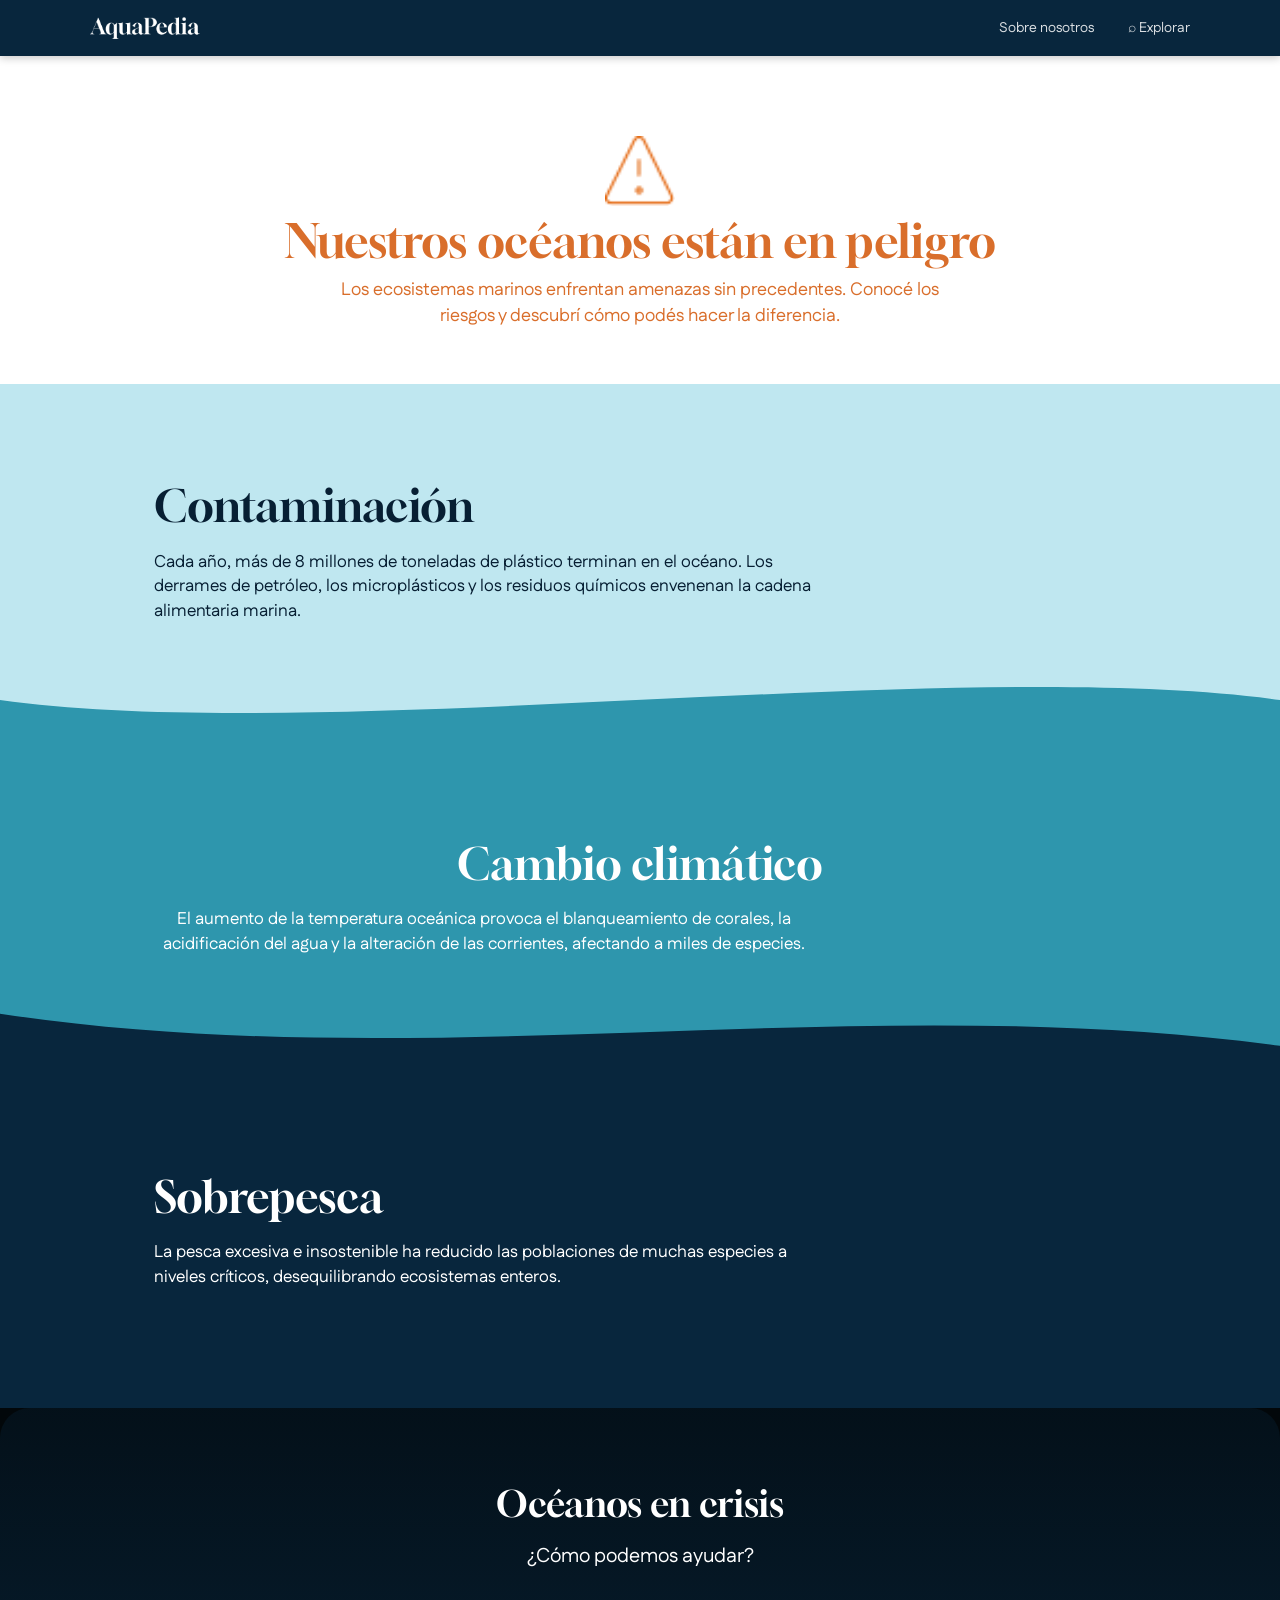
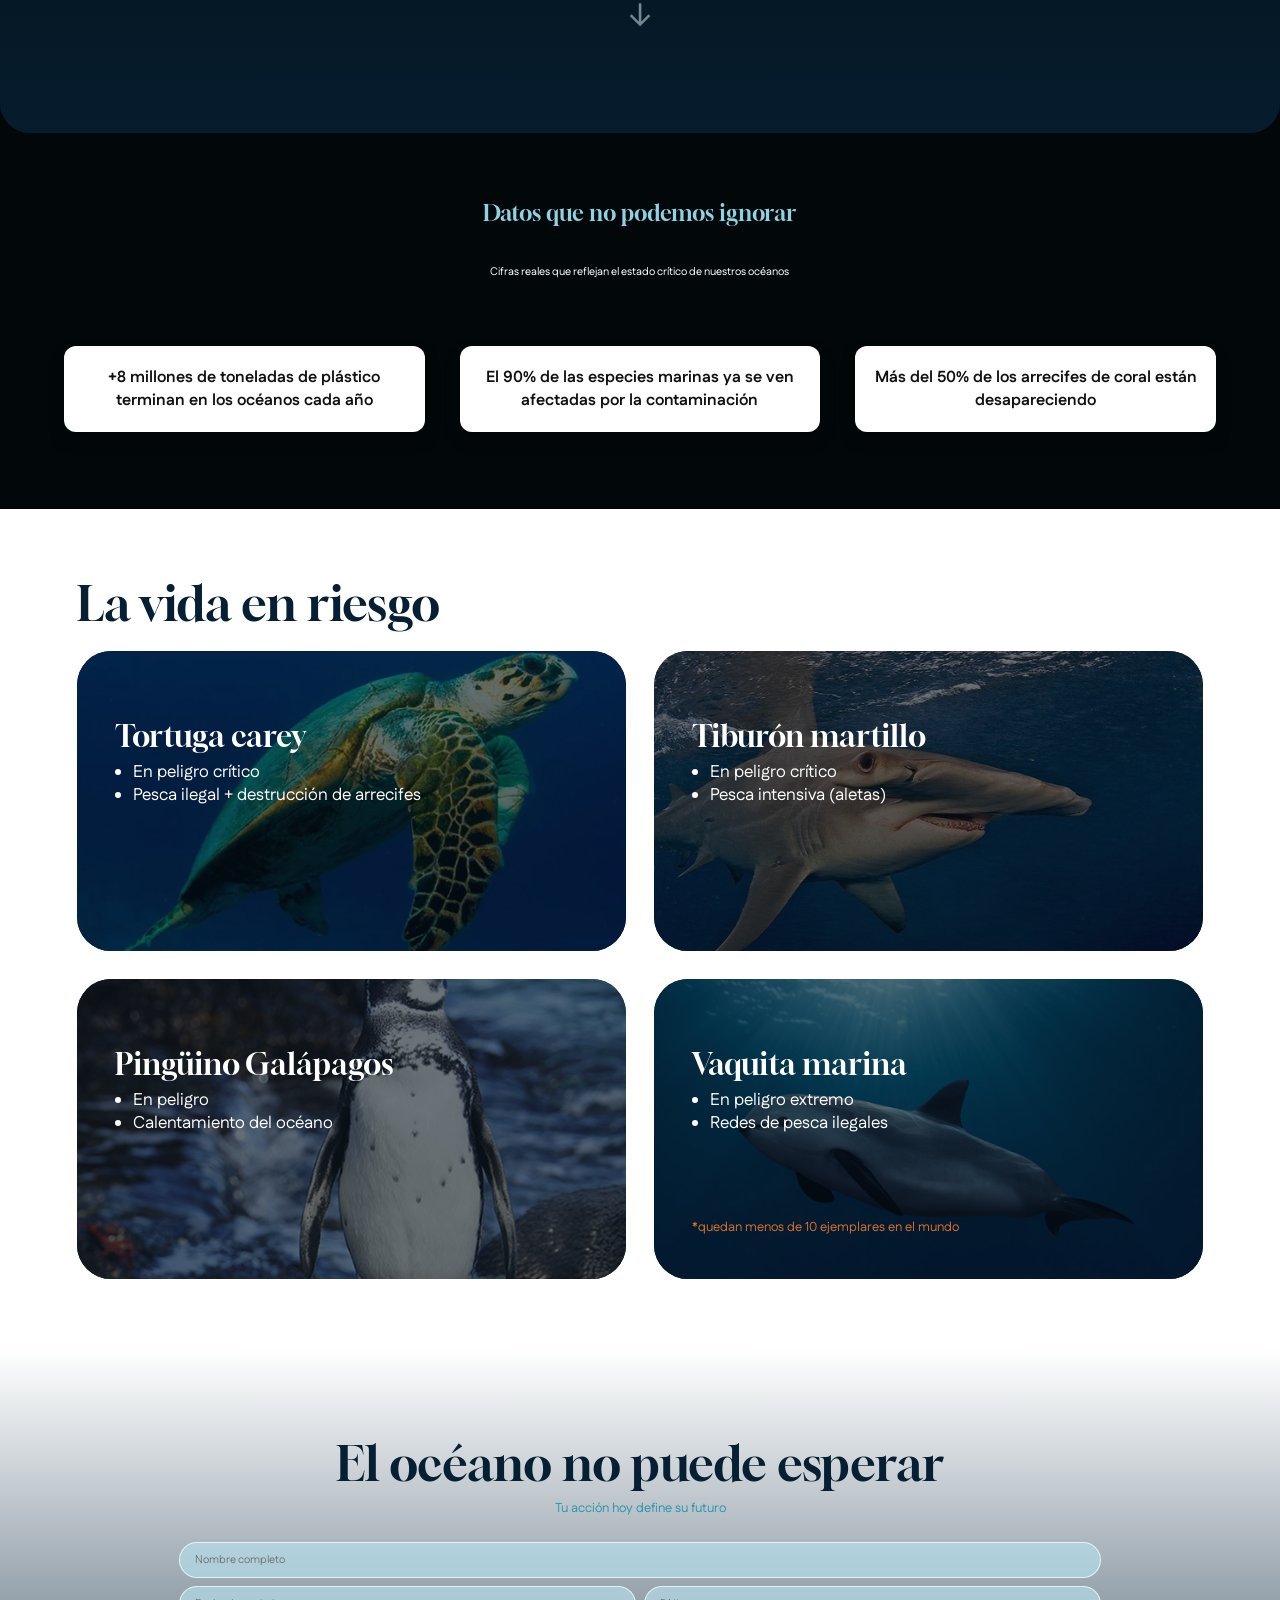
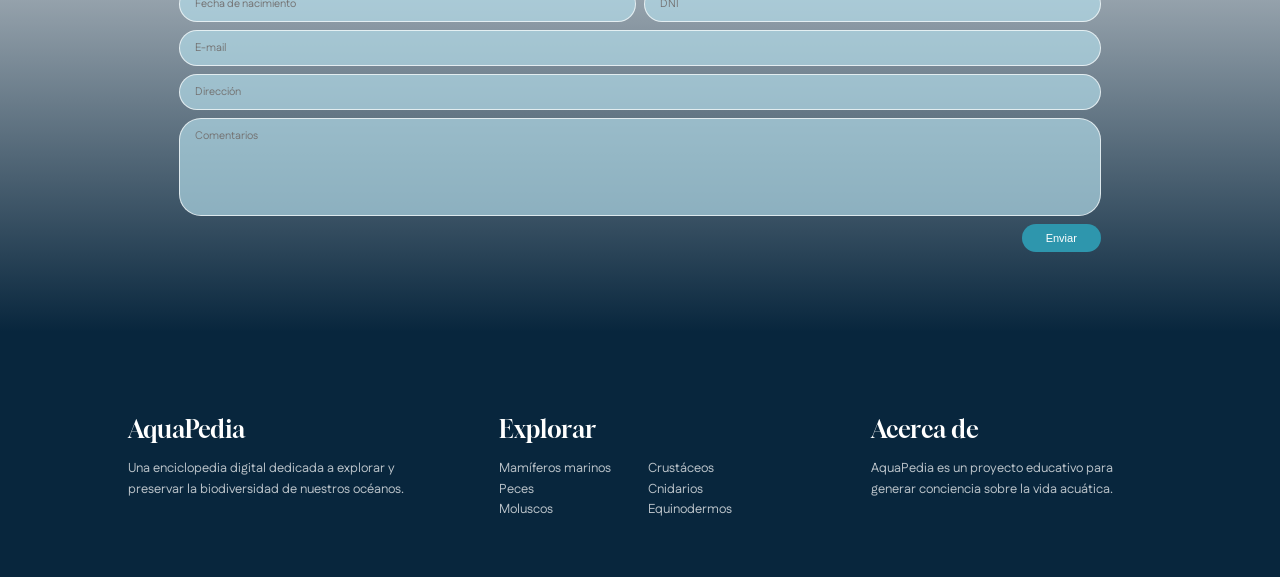
==== commit a993def8: "crisis" ====
--- a/amenazas.html
+++ b/amenazas.html
@@ -63,18 +63,21 @@
     </p>
   </section>
 
-  <!-- OCÉANOS EN CRISIS -->
-  <section class="crisis-card" style="background-image: url('imagenes/oceanosencrisis.png');">
-    <h2>Océanos en crisis</h2>
-    <p>¿Cómo podemos ayudar?</p>
-    <button id="boton-crisis" type="button">↓</button>
-    <ul id="lista-crisis">
-      <li class="crisis-item">Reducí el uso de plásticos de un solo uso y participá en limpiezas de playas.</li>
-      <li class="crisis-item">Elegí productos del mar certificados como sustentables y evitá especies sobreexplotadas.</li>
-      <li class="crisis-item">Apoyá organizaciones que protegen los ecosistemas marinos y promueven áreas protegidas.</li>
-      <li class="crisis-item">Difundí información sobre la importancia de los océanos y educá a tu comunidad.</li>
-    </ul>
-  </section>
+<section class="crisis-card">
+  <h2>Océanos en crisis</h2>
+  <p>¿Cómo podemos ayudar?</p>
+
+  <!-- Checkbox oculto -->
+  <input type="checkbox" id="toggle-crisis" hidden>
+  <label for="toggle-crisis" class="crisis-button">↓</label>
+
+  <ul class="crisis-list">
+    <li>Reducí el uso de plásticos de un solo uso y participá en limpiezas de playas.</li>
+    <li>Elegí productos del mar certificados como sustentables y evitá especies sobreexplotadas.</li>
+    <li>Apoyá organizaciones que protegen los ecosistemas marinos y promueven áreas protegidas.</li>
+    <li>Difundí información sobre la importancia de los océanos y educá a tu comunidad.</li>
+  </ul>
+</section>
 
   <!-- DATOS -->
   <section class="datos">
--- a/css/styles.css
+++ b/css/styles.css
@@ -1801,4 +1801,150 @@
 #lista-crisis {
   position: relative;
   z-index: 2;
+}
+
+.crisis-card {
+  position: relative;
+  background-image: url('imagenes/oceanosencrisis.png');
+  background-size: cover;
+  background-position: center;
+  padding: 60px 40px 40px;
+  border-radius: 28px;
+  color: white;
+  text-align: center;
+}
+
+.crisis-card h2 {
+  font-size: 36px;
+  margin-bottom: 12px;
+}
+
+.crisis-card p {
+  font-size: 20px;
+  margin-bottom: 20px;
+}
+
+.crisis-button {
+  display: inline-block;
+  font-size: 36px;
+  cursor: pointer;
+  transition: color 0.3s;
+  margin-bottom: 20px;
+}
+
+.crisis-button:hover {
+  color: #f05a5a; /* rojo al pasar el mouse */
+}
+
+.crisis-list {
+  max-height: 0;
+  overflow: hidden;
+  transition: max-height 0.5s ease, opacity 0.5s ease;
+  opacity: 0;
+  list-style: none;
+  padding: 0;
+  margin: 0;
+}
+
+.crisis-list li {
+  background: rgba(255,255,255,0.2);
+  border-radius: 18px;
+  padding: 16px 24px;
+  margin-bottom: 12px;
+  text-align: left;
+}
+
+#toggle-crisis:checked ~ .crisis-list {
+  max-height: 1000px; /* suficientemente grande para mostrar todo */
+  opacity: 1;
+}
+/* ========================
+   HÁBITATS
+======================== */
+.habitats {
+  background-color: #d6f1fb;
+  padding: 32px 20px 40px;
+}
+
+.habitats-intro {
+  font-size: 13px;
+  color: #0c2340;
+  margin-bottom: 28px;
+  max-width: 800px;
+}
+
+.habitats-grid {
+  display: grid;
+  grid-template-columns: 1fr;
+  gap: 16px;
+}
+
+.habitat-card {
+  background: #fff;
+  padding: 24px 20px 20px;
+  border-radius: 24px;
+  text-align: center;
+  box-shadow: 0 8px 16px rgba(0, 0, 0, 0.08);
+  transition: transform 0.3s ease, box-shadow 0.3s ease;
+  display: flex;
+  flex-direction: column;
+  align-items: center;
+}
+
+.habitat-card:hover {
+  transform: translateY(-4px);
+  box-shadow: 0 12px 24px rgba(0, 0, 0, 0.12);
+}
+
+.habitat-card img {
+  width: 32px;
+  height: 32px;
+  object-fit: contain;
+  margin-bottom: 12px;
+}
+
+.habitat-card h3 {
+  font-size: 16px;
+  margin-bottom: 8px;
+  color: #0c2340;
+}
+
+.habitat-card p {
+  font-size: 13px;
+  line-height: 1.5;
+  color: #0c2340;
+}
+
+@media (min-width: 768px) {
+  .habitats {
+    padding: 55px 8%;
+  }
+
+  .habitats-intro {
+    font-size: 16px;
+    margin-bottom: 36px;
+  }
+
+  .habitats-grid {
+    grid-template-columns: repeat(3, 1fr);
+    gap: 28px;
+  }
+
+  .habitat-card {
+    padding: 32px 24px 28px;
+  }
+
+  .habitat-card img {
+    width: 40px;
+    height: 40px;
+    margin-bottom: 16px;
+  }
+
+  .habitat-card h3 {
+    font-size: 18px;
+  }
+
+  .habitat-card p {
+    font-size: 14px;
+  }
 }
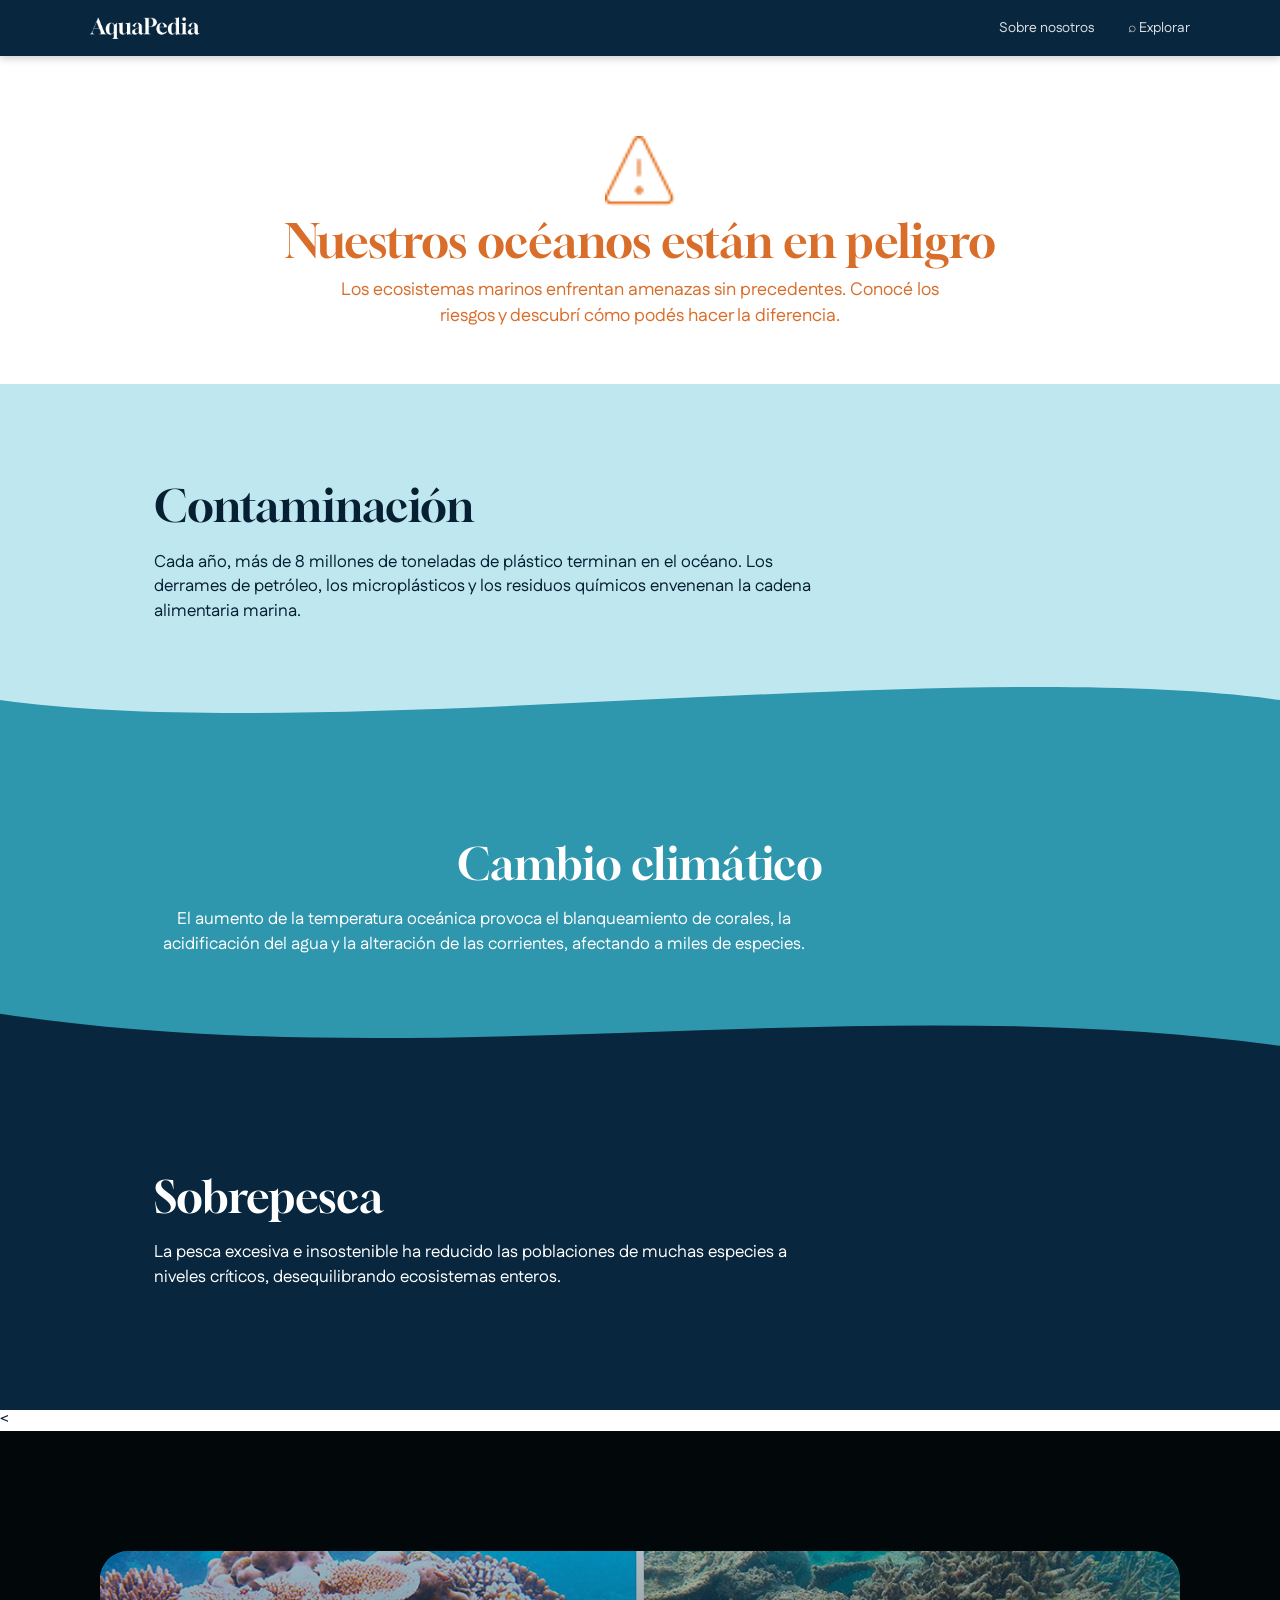
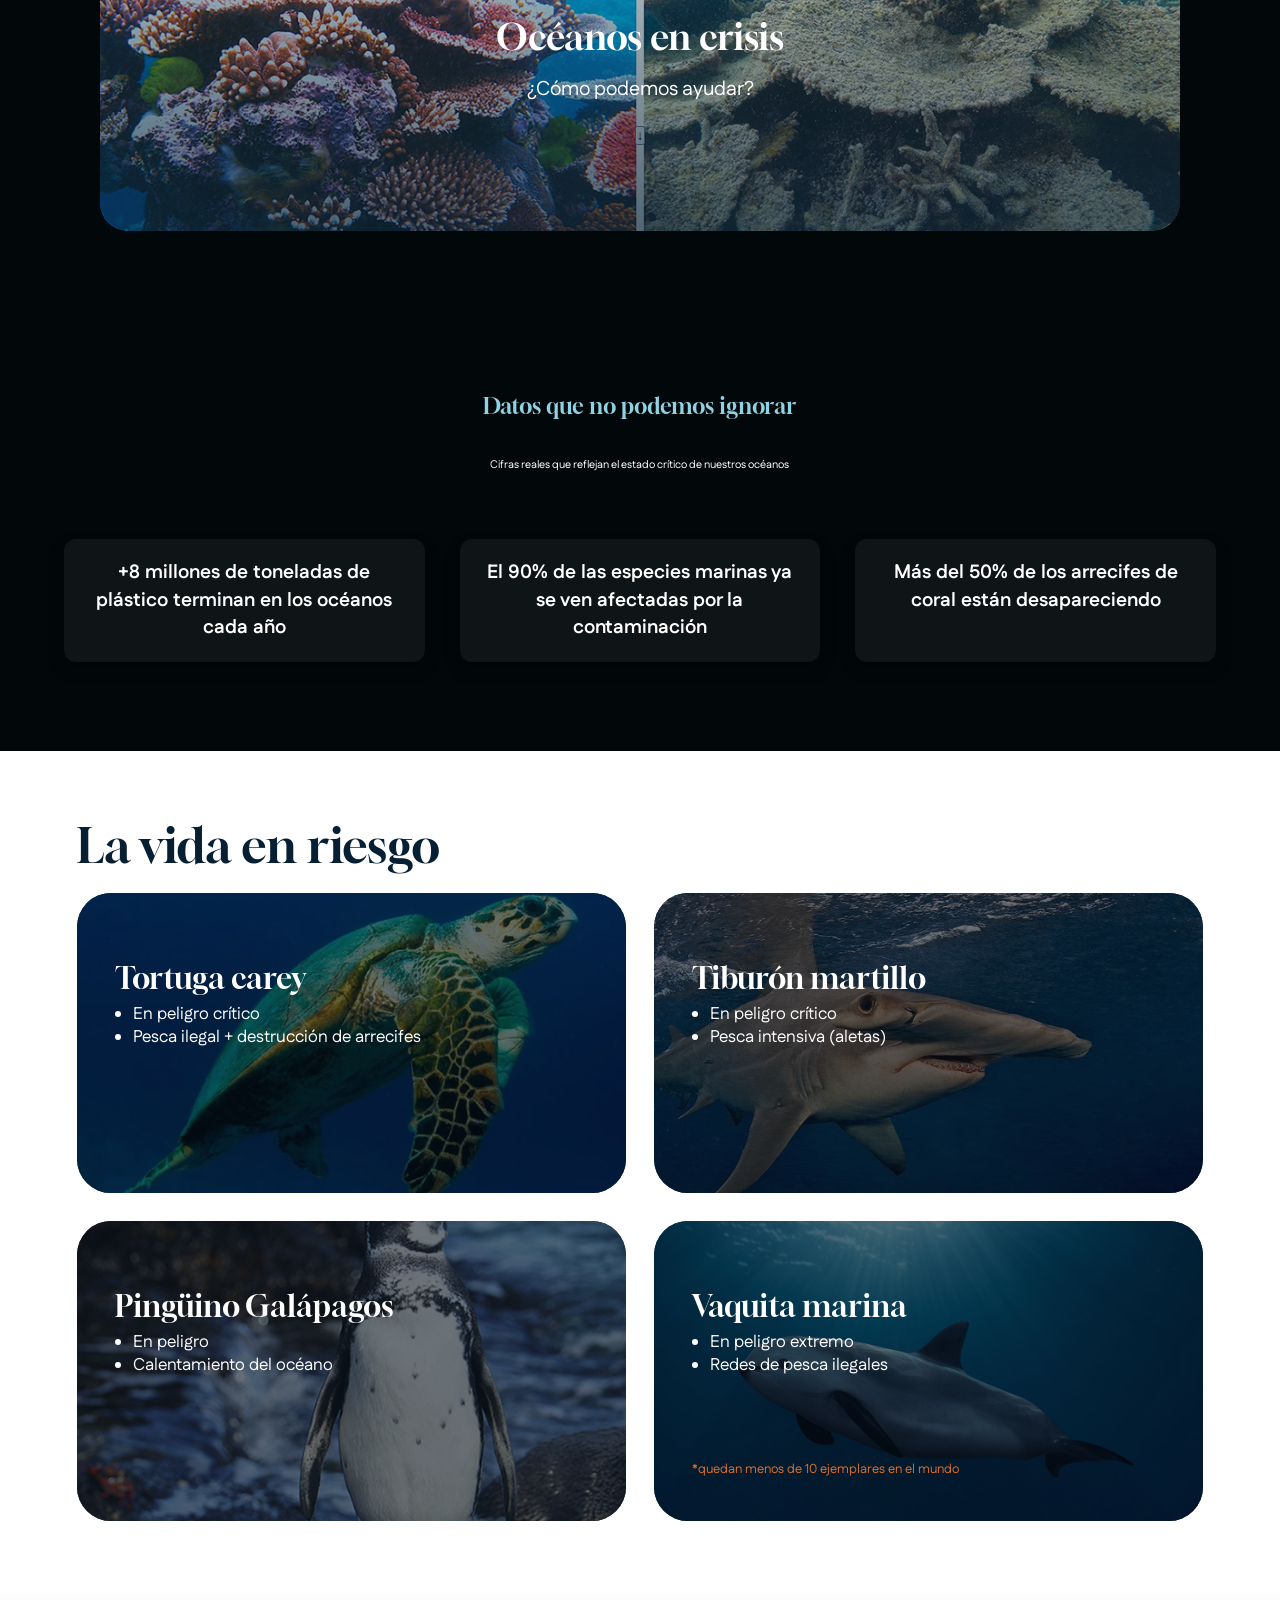
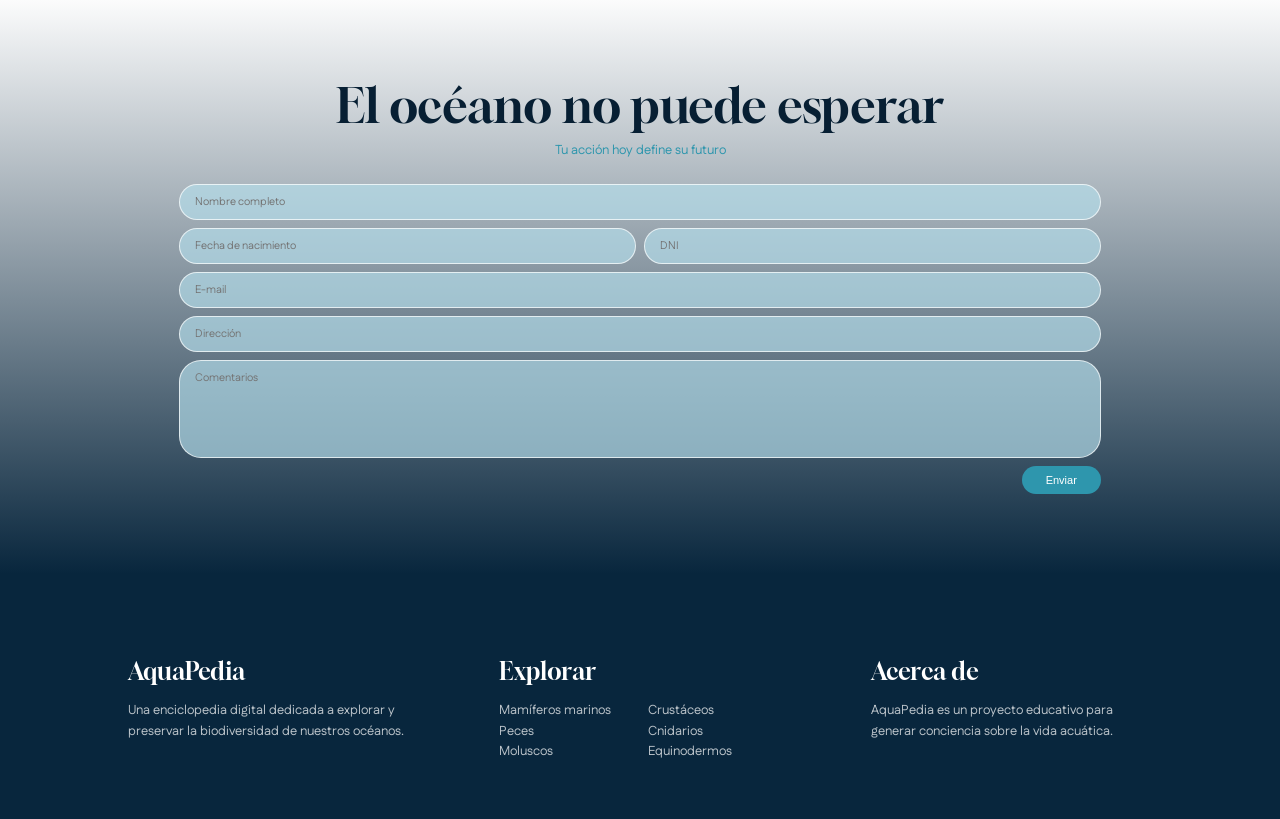
==== commit cf94ceb7: "Update amenazas.html" ====
--- a/amenazas.html
+++ b/amenazas.html
@@ -63,20 +63,21 @@
     </p>
   </section>
 
-<section class="crisis-card">
-  <h2>Océanos en crisis</h2>
-  <p>¿Cómo podemos ayudar?</p>
+<<section class="crisis">
+  <div class="crisis-card" style="background-image: url('imagenes/oceanosencrisis.png');">
+    <h2>Océanos en crisis</h2>
+    <p>¿Cómo podemos ayudar?</p>
+    <button class="toggle" type="button">↓</button>
+  </div>
 
-  <!-- Checkbox oculto -->
-  <input type="checkbox" id="toggle-crisis" hidden>
-  <label for="toggle-crisis" class="crisis-button">↓</label>
-
-  <ul class="crisis-list">
-    <li>Reducí el uso de plásticos de un solo uso y participá en limpiezas de playas.</li>
-    <li>Elegí productos del mar certificados como sustentables y evitá especies sobreexplotadas.</li>
-    <li>Apoyá organizaciones que protegen los ecosistemas marinos y promueven áreas protegidas.</li>
-    <li>Difundí información sobre la importancia de los océanos y educá a tu comunidad.</li>
-  </ul>
+  <div class="crisis-content">
+    <ul class="crisis-list">
+      <li>Reducí el uso de plásticos de un solo uso y participá en limpiezas de playas.</li>
+      <li>Elegí productos del mar certificados como sustentables y evitá especies sobreexplotadas.</li>
+      <li>Apoyá organizaciones que protegen los ecosistemas marinos y promueven áreas protegidas.</li>
+      <li>Difundí información sobre la importancia de los océanos y educá a tu comunidad.</li>
+    </ul>
+  </div>
 </section>
 
   <!-- DATOS -->
--- a/css/styles.css
+++ b/css/styles.css
@@ -1857,6 +1857,57 @@
 #toggle-crisis:checked ~ .crisis-list {
   max-height: 1000px; /* suficientemente grande para mostrar todo */
   opacity: 1;
+}/* ==========================
+   CRISIS DESPLEGABLE - AJUSTES VISUALES
+========================== */
+
+.crisis-list {
+    list-style: none;
+    padding: 22px 0 0;
+    margin: 0;
+    display: flex;
+    flex-direction: column;
+    gap: 28px; /* aumenta la separación entre tarjetas */
+}
+
+.crisis-list li {
+    background: #d8dbe0; /* gris clarito */
+    color: #000000; /* texto negro */
+    font-size: 1rem; /* texto centrado y legible */
+    text-align: center;
+    line-height: 1.4;
+
+    padding: 20px 28px; /* más espacio interno */
+    border-radius: 999px;
+    box-shadow: 0 4px 18px rgba(0, 0, 0, 0.12);
+
+    list-style: none;
+    margin: 0;
+}
+
+/* Desktop */
+@media (min-width: 768px) {
+
+    .crisis-list {
+        max-width: 900px;
+        margin: 0 auto;
+        gap: 32px; /* más separación en desktop */
+    }
+
+    .crisis-list li {
+        font-size: 1.2rem; /* un poco más grande */
+        padding: 24px 36px;
+    }
+}
+
+.dato-card {
+    font-size: 1.2rem; /* más grande */
+    text-align: center;
+    margin-bottom: 24px;
+    padding: 20px;
+    border-radius: 12px;
+    background: rgba(255, 255, 255, 0.05);
+    color: #ffffff;
 }
 /* ========================
    HÁBITATS
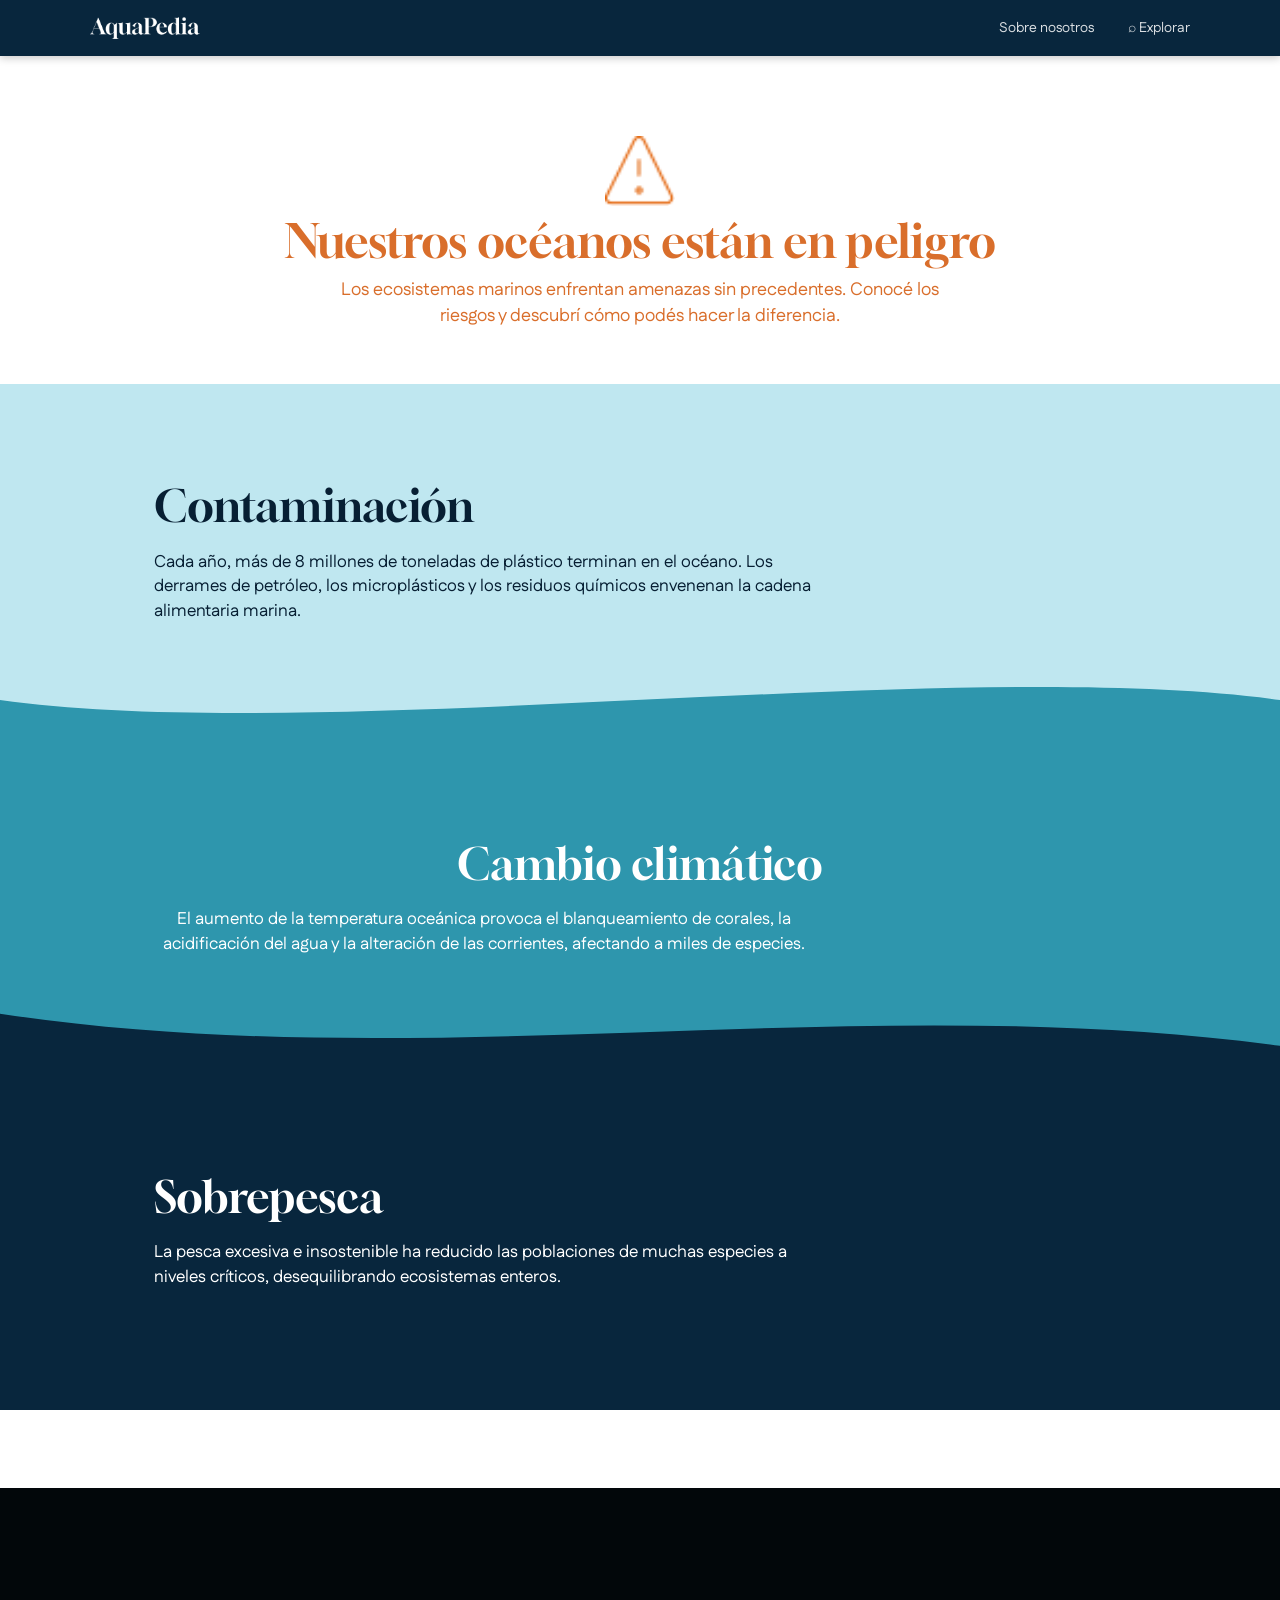
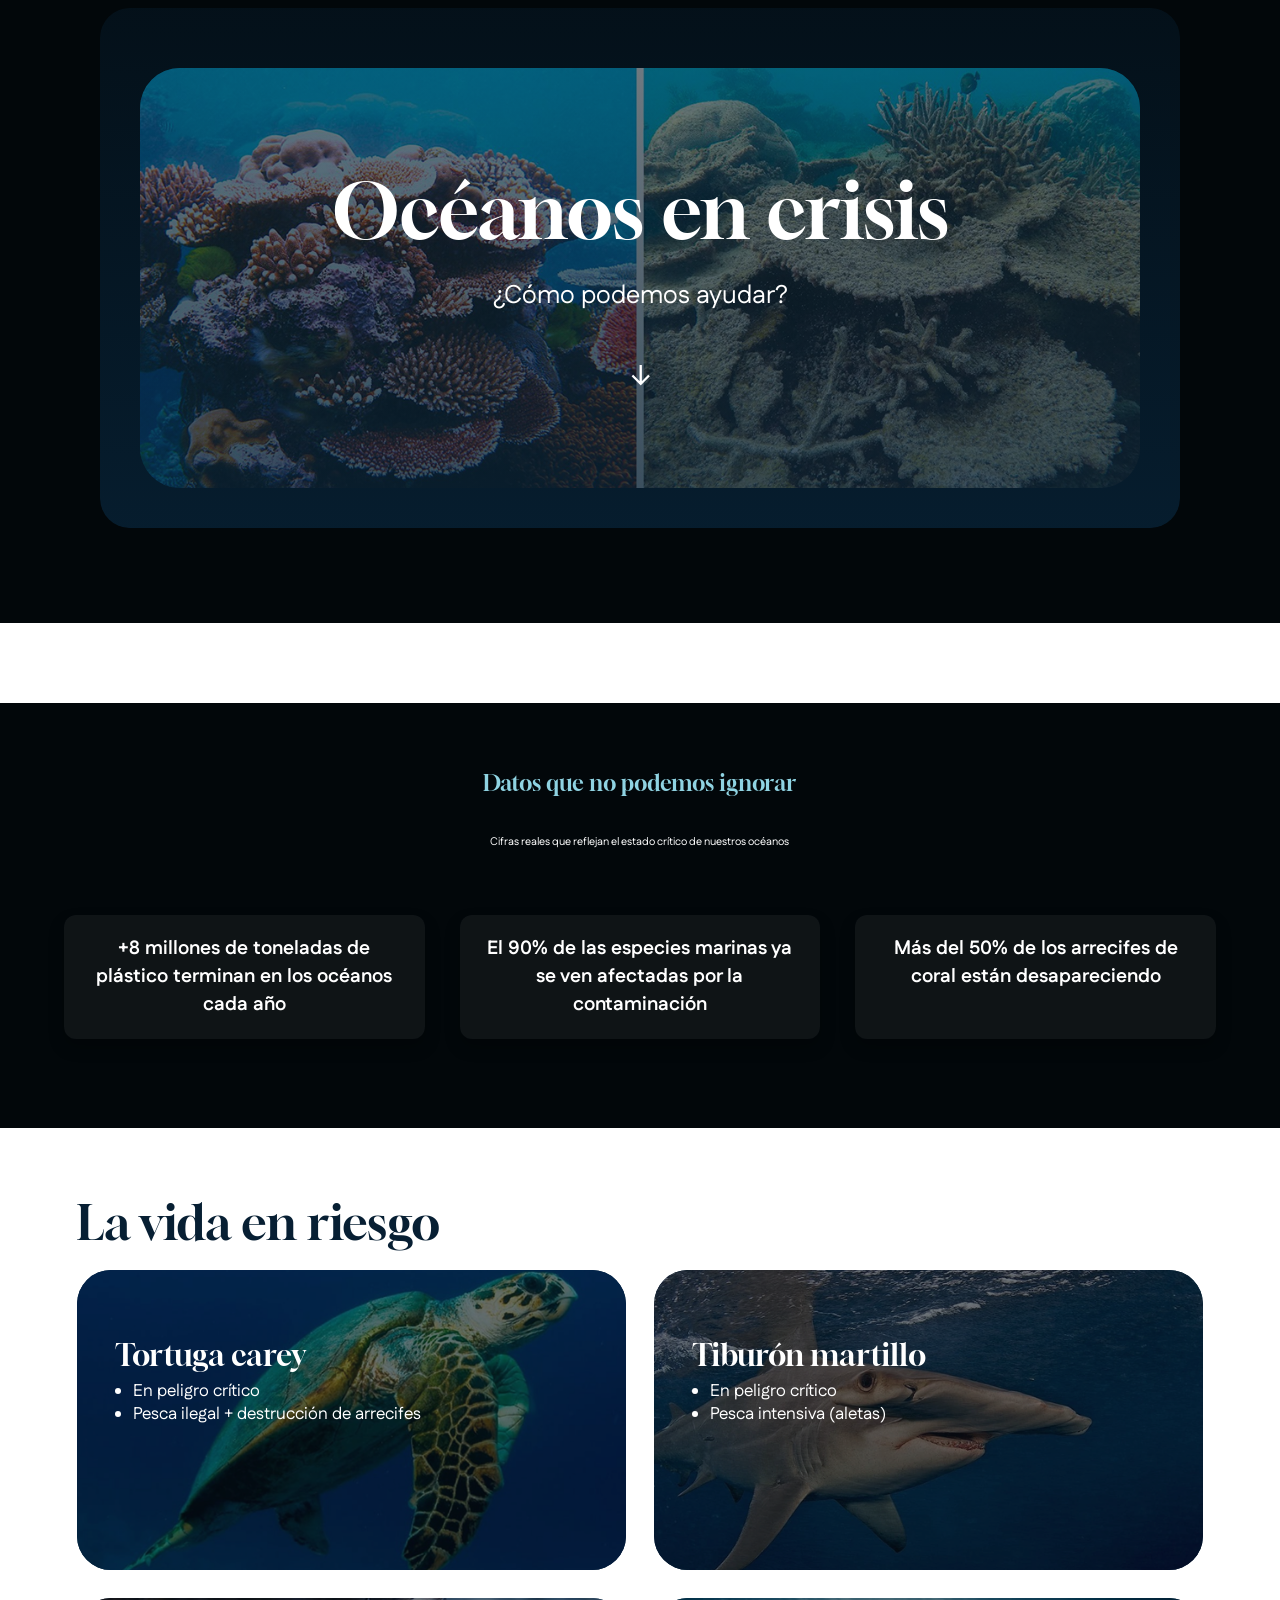
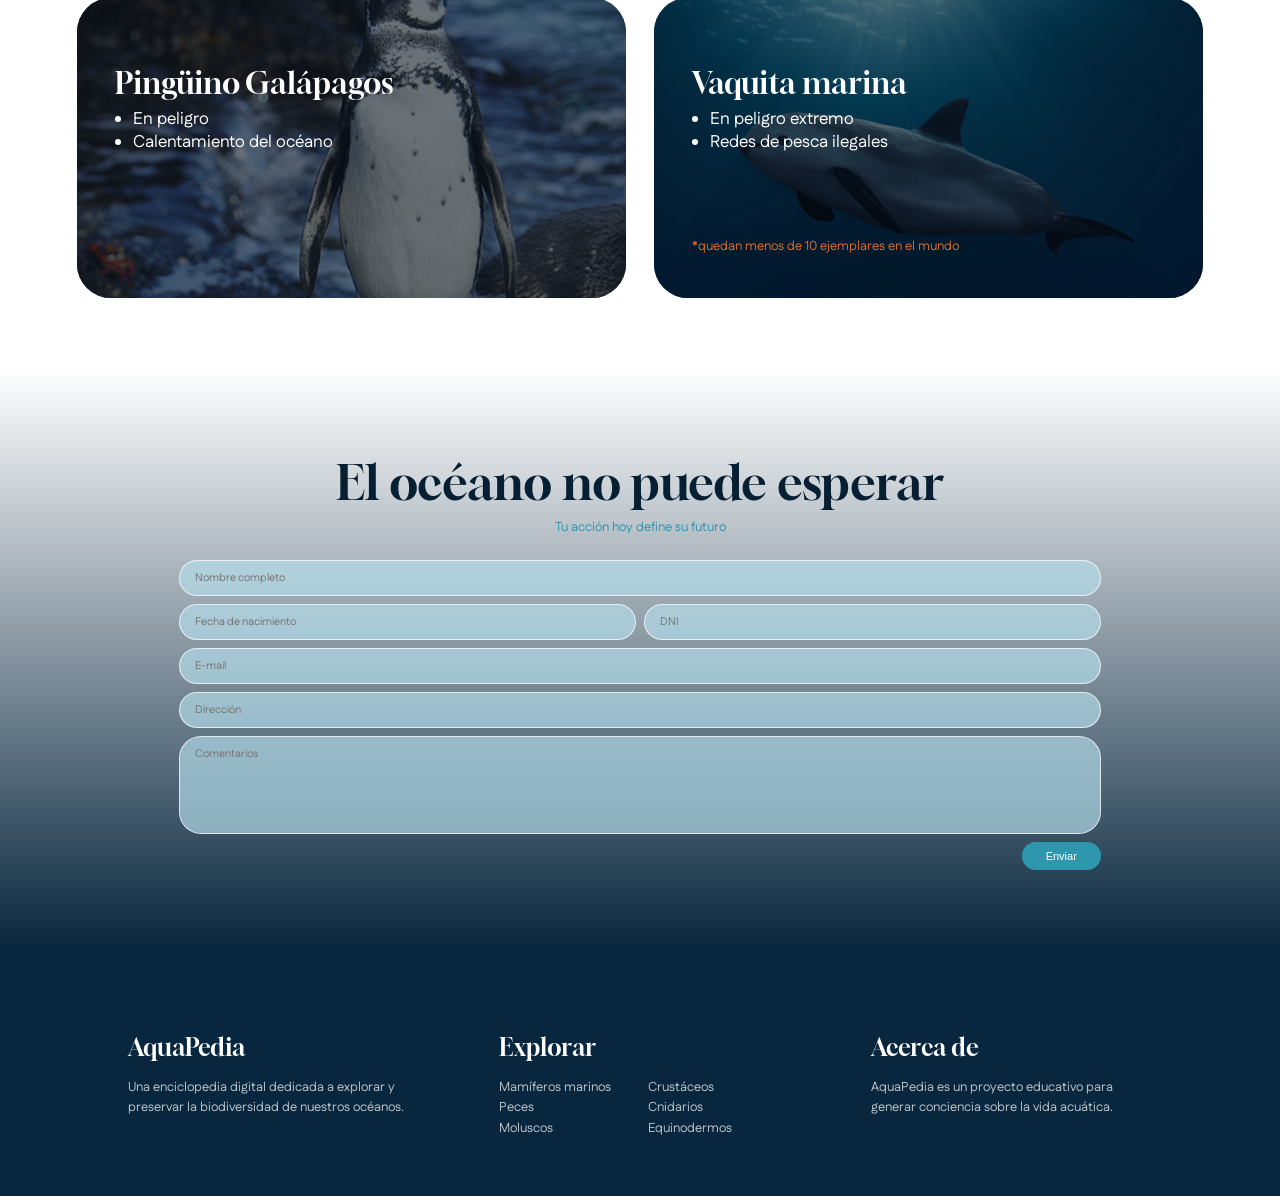
==== commit 3fea301c: "cs" ====
--- a/amenazas.html
+++ b/amenazas.html
@@ -63,21 +63,29 @@
     </p>
   </section>
 
-<<section class="crisis">
-  <div class="crisis-card" style="background-image: url('imagenes/oceanosencrisis.png');">
-    <h2>Océanos en crisis</h2>
-    <p>¿Cómo podemos ayudar?</p>
-    <button class="toggle" type="button">↓</button>
-  </div>
+<section class="crisis">
+  <details class="crisis-card">
+    <summary>
+      <div class="crisis-header"
+           style="background-image: url('imagenes/oceanosencrisis.png');">
+        <h2>Océanos en crisis</h2>
+        <p>¿Cómo podemos ayudar?</p>
+        <span class="flecha">↓</span>
+      </div>
 
-  <div class="crisis-content">
+    </summary>
     <ul class="crisis-list">
       <li>Reducí el uso de plásticos de un solo uso y participá en limpiezas de playas.</li>
+
       <li>Elegí productos del mar certificados como sustentables y evitá especies sobreexplotadas.</li>
+
       <li>Apoyá organizaciones que protegen los ecosistemas marinos y promueven áreas protegidas.</li>
+
       <li>Difundí información sobre la importancia de los océanos y educá a tu comunidad.</li>
     </ul>
-  </div>
+
+  </details>
+
 </section>
 
   <!-- DATOS -->
--- a/css/styles.css
+++ b/css/styles.css
@@ -1998,4 +1998,130 @@
   .habitat-card p {
     font-size: 14px;
   }
+}/* ==========================
+   OCÉANOS EN CRISIS
+========================== */
+
+.crisis {
+    margin: 80px auto;
+    width: 100%;
+}
+
+.crisis-card {
+    width: 100%;
+}
+
+.crisis-card summary {
+    list-style: none;
+    cursor: pointer;
+}
+
+.crisis-card summary::-webkit-details-marker {
+    display: none;
+}
+
+.crisis-header {
+    min-height: 320px;
+
+    border-radius: 40px;
+
+    background-size: cover;
+    background-position: center;
+
+    display: flex;
+    flex-direction: column;
+    justify-content: center;
+    align-items: center;
+
+    text-align: center;
+
+    position: relative;
+    overflow: hidden;
+}
+
+.crisis-header::before {
+    content: "";
+
+    position: absolute;
+    inset: 0;
+
+    background: rgba(0, 0, 0, 0.35);
+}
+
+.crisis-header h2,
+.crisis-header p,
+.crisis-header .flecha {
+    position: relative;
+    z-index: 2;
+    color: white;
+}
+
+.crisis-header h2 {
+    margin: 0;
+    font-size: clamp(2.5rem, 6vw, 5rem);
+}
+
+.crisis-header p {
+    margin-top: 10px;
+    font-size: clamp(1rem, 2vw, 1.8rem);
+}
+
+.flecha {
+    margin-top: 20px;
+    font-size: 2rem;
+    transition: transform .3s ease;
+}
+
+.crisis-card[open] .flecha {
+    transform: rotate(180deg);
+}
+
+/* LISTA */
+
+.crisis-list {
+    list-style: none;
+    margin: 30px 0 0;
+    padding: 0;
+
+    display: flex;
+    flex-direction: column;
+    gap: 28px;
+}
+
+.crisis-list li {
+    background: #d9dde2;
+
+    color: #000;
+
+    text-align: center;
+
+    border-radius: 999px;
+
+    padding: 22px 30px;
+
+    font-size: 1.05rem;
+    line-height: 1.4;
+
+    box-shadow: 0 6px 18px rgba(0,0,0,.12);
+}
+
+/* DESKTOP */
+
+@media (min-width: 768px) {
+
+    .crisis-header {
+        min-height: 420px;
+    }
+
+    .crisis-list {
+        gap: 32px;
+        max-width: 1200px;
+        margin: 40px auto 0;
+    }
+
+    .crisis-list li {
+        font-size: 1.3rem;
+        padding: 28px 40px;
+    }
+
 }
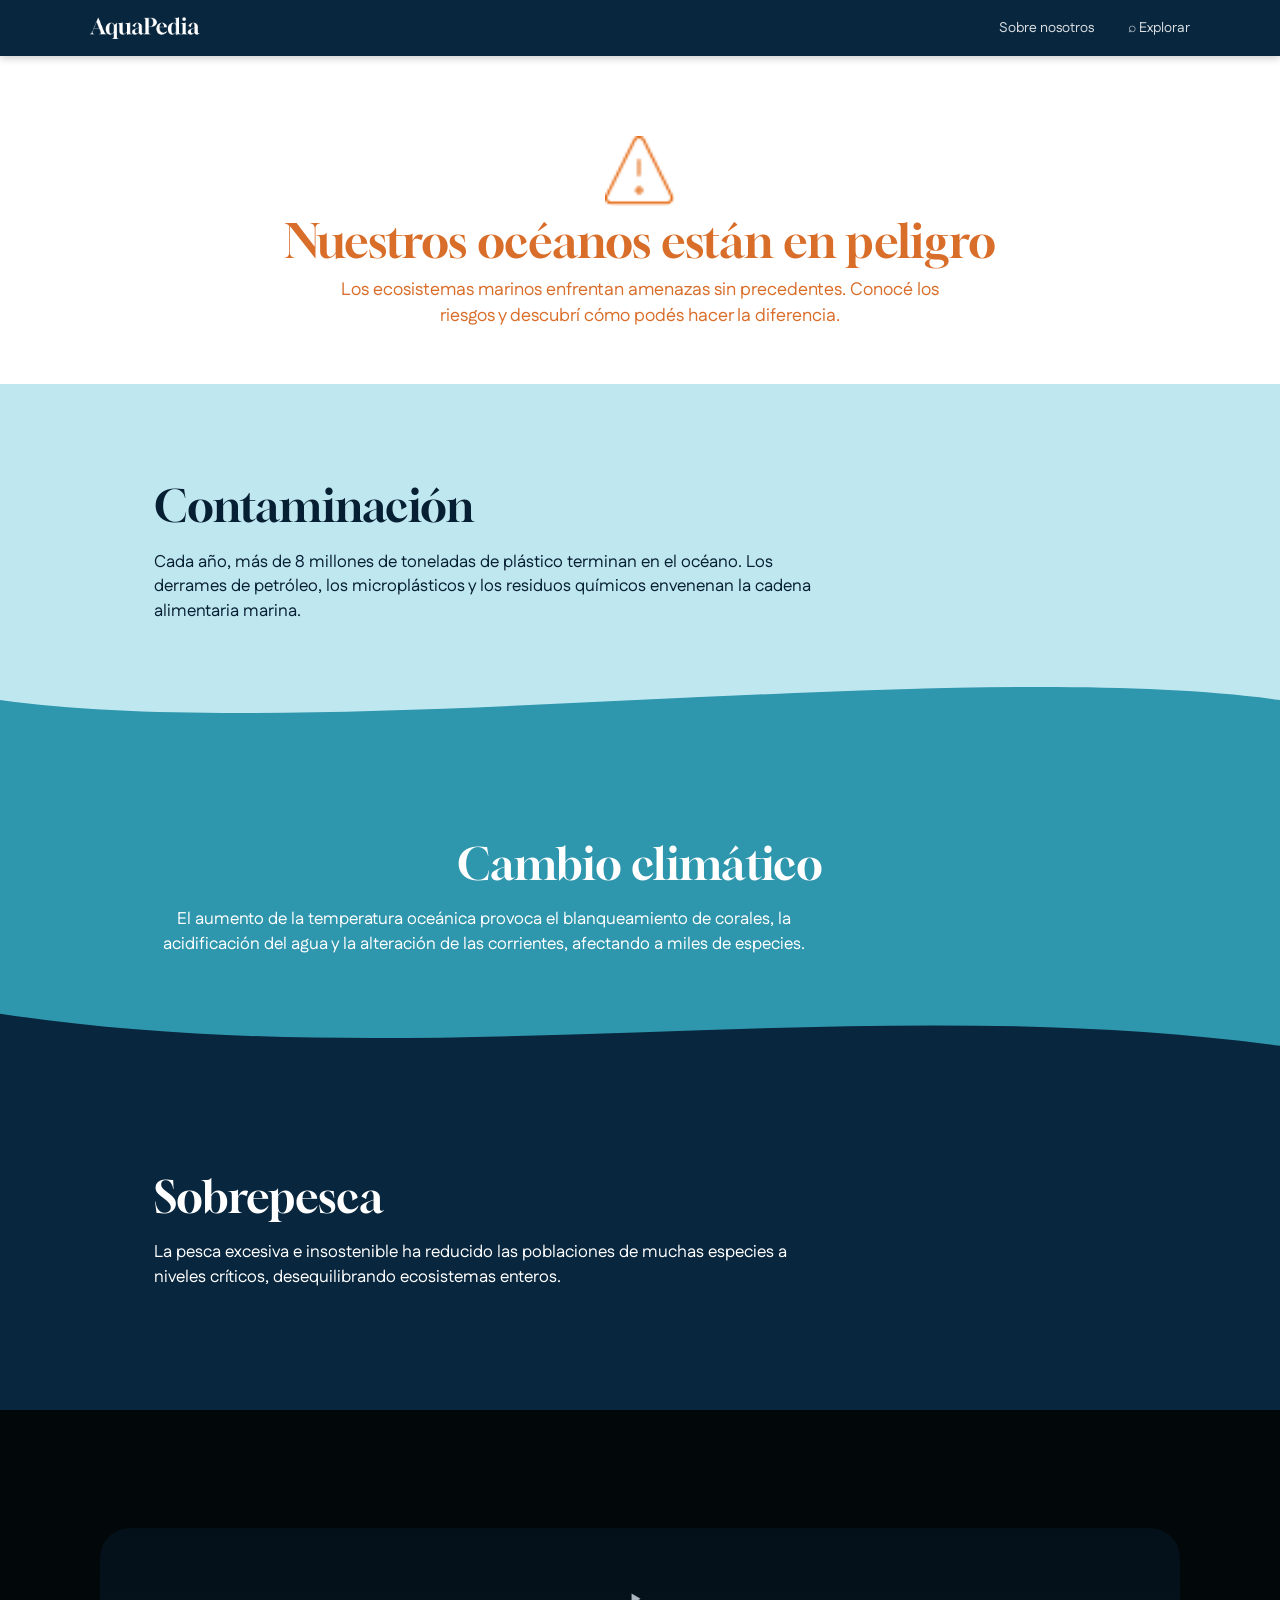
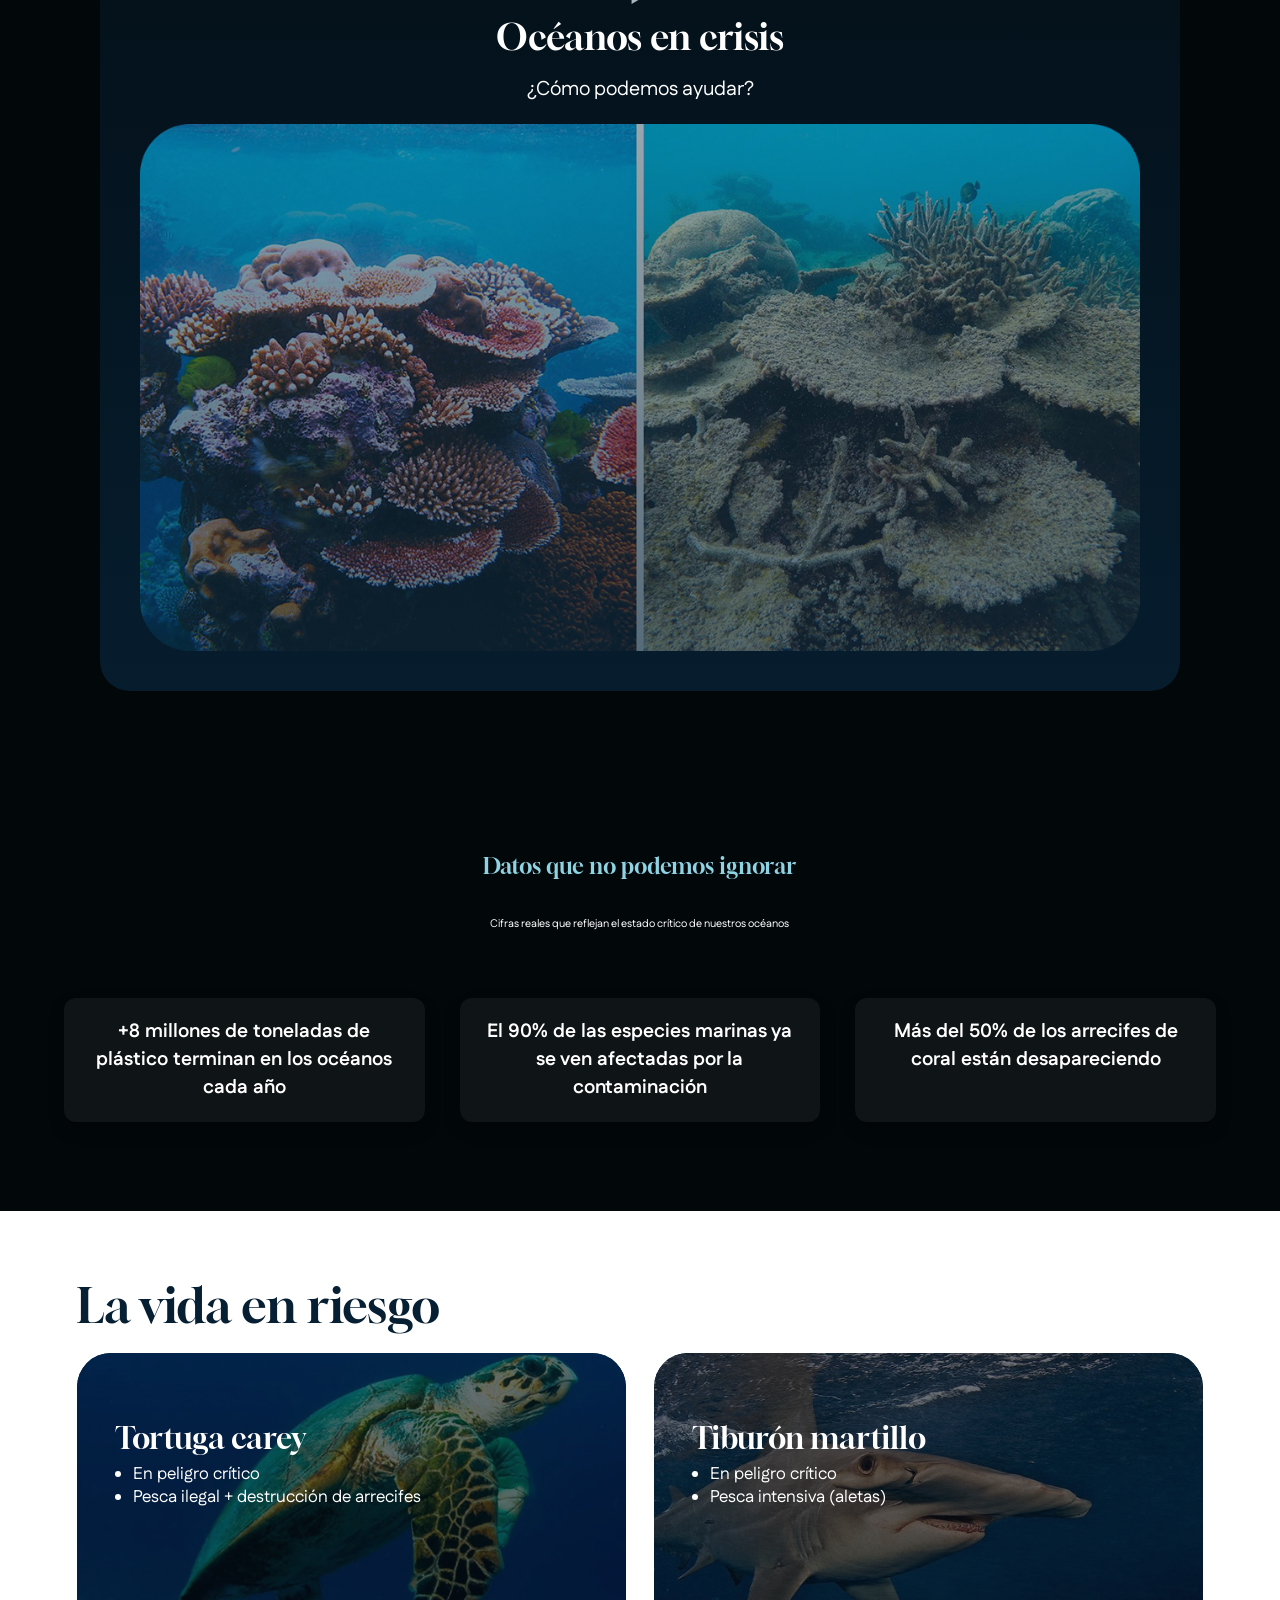
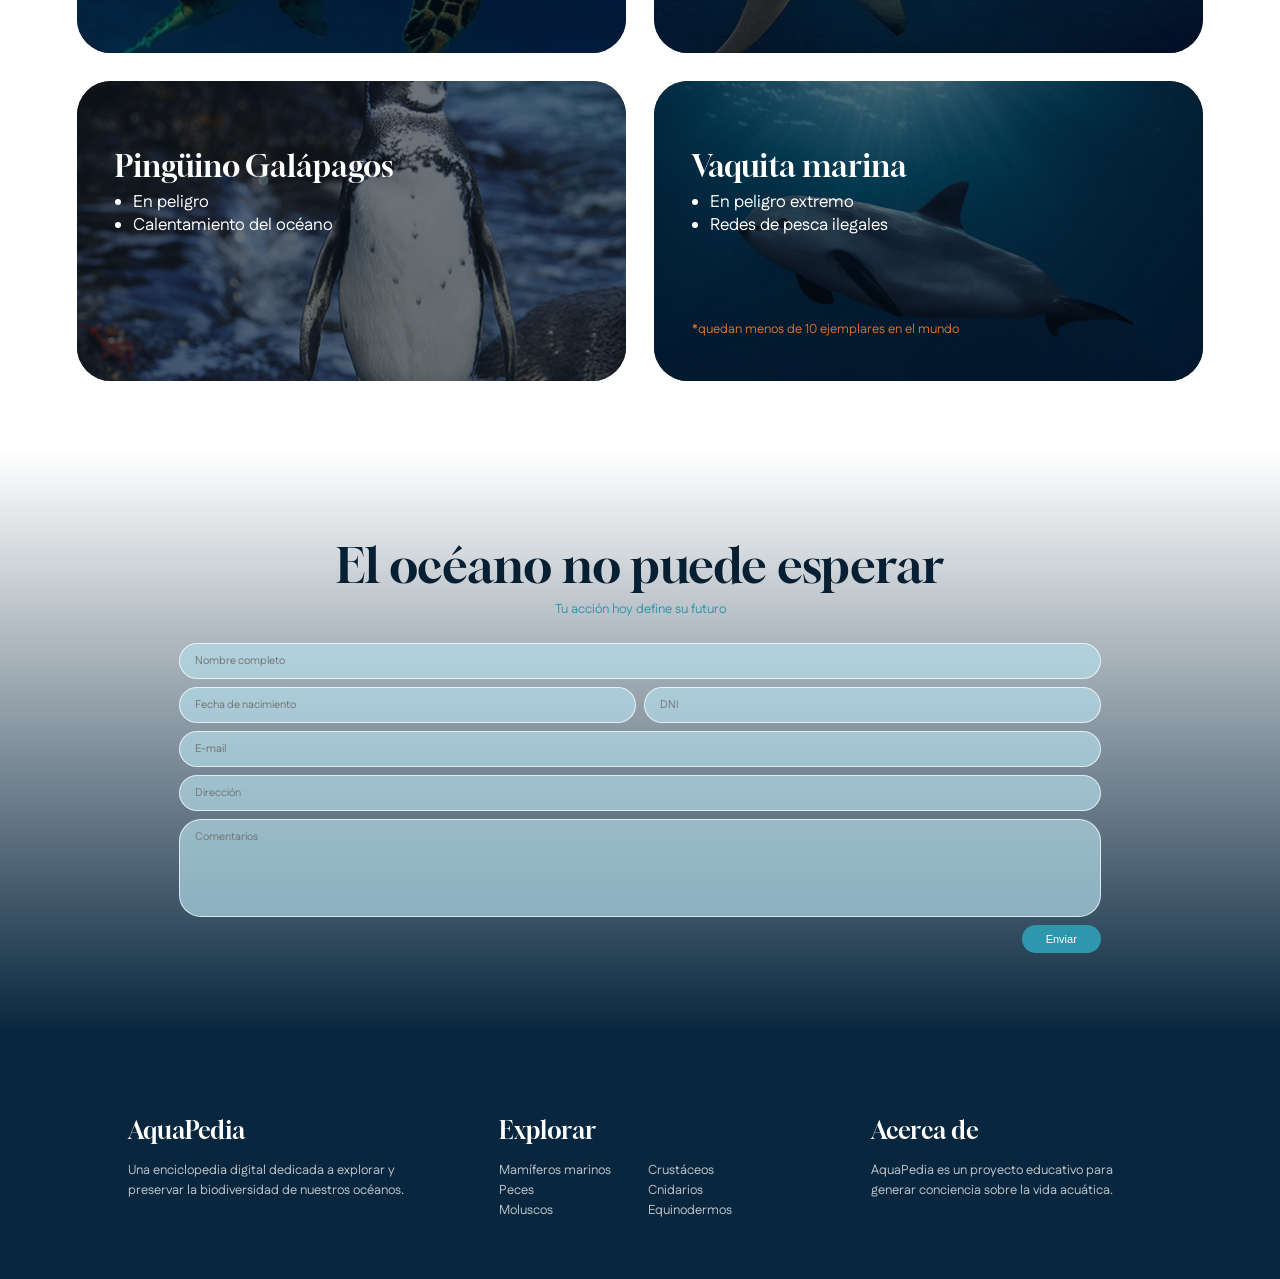
==== commit 9eb4285e: "lpm" ====
--- a/amenazas.html
+++ b/amenazas.html
@@ -65,26 +65,24 @@
 
 <section class="crisis">
   <details class="crisis-card">
+
     <summary>
-      <div class="crisis-header"
-           style="background-image: url('imagenes/oceanosencrisis.png');">
-        <h2>Océanos en crisis</h2>
-        <p>¿Cómo podemos ayudar?</p>
-        <span class="flecha">↓</span>
-      </div>
+      <h2>Océanos en crisis</h2>
+      <p>¿Cómo podemos ayudar?</p>
+      <img src="imagenes/oceanosencrisis.png" alt="Océanos en crisis" class="crisis-img">
+    </summary>
 
-    </summary>
-    <ul class="crisis-list">
-      <li>Reducí el uso de plásticos de un solo uso y participá en limpiezas de playas.</li>
-
-      <li>Elegí productos del mar certificados como sustentables y evitá especies sobreexplotadas.</li>
-
-      <li>Apoyá organizaciones que protegen los ecosistemas marinos y promueven áreas protegidas.</li>
-
-      <li>Difundí información sobre la importancia de los océanos y educá a tu comunidad.</li>
-    </ul>
+    <div class="crisis-list-container">
+      <ul class="crisis-list">
+        <li>Reducí el uso de plásticos de un solo uso y participá en limpiezas de playas.</li>
+        <li>Elegí productos del mar certificados como sustentables y evitá especies sobreexplotadas.</li>
+        <li>Apoyá organizaciones que protegen los ecosistemas marinos y promueven áreas protegidas.</li>
+        <li>Difundí información sobre la importancia de los océanos y educá a tu comunidad.</li>
+      </ul>
+    </div>
 
   </details>
+</section>
 
 </section>
 
--- a/css/styles.css
+++ b/css/styles.css
@@ -1998,130 +1998,34 @@
   .habitat-card p {
     font-size: 14px;
   }
-}/* ==========================
-   OCÉANOS EN CRISIS
-========================== */
-
-.crisis {
-    margin: 80px auto;
-    width: 100%;
-}
-
-.crisis-card {
-    width: 100%;
-}
-
-.crisis-card summary {
-    list-style: none;
-    cursor: pointer;
-}
-
-.crisis-card summary::-webkit-details-marker {
-    display: none;
-}
-
-.crisis-header {
-    min-height: 320px;
-
-    border-radius: 40px;
-
-    background-size: cover;
-    background-position: center;
-
-    display: flex;
-    flex-direction: column;
-    justify-content: center;
-    align-items: center;
-
-    text-align: center;
-
-    position: relative;
-    overflow: hidden;
-}
-
-.crisis-header::before {
-    content: "";
-
-    position: absolute;
-    inset: 0;
-
-    background: rgba(0, 0, 0, 0.35);
-}
-
-.crisis-header h2,
-.crisis-header p,
-.crisis-header .flecha {
-    position: relative;
-    z-index: 2;
-    color: white;
-}
-
-.crisis-header h2 {
-    margin: 0;
-    font-size: clamp(2.5rem, 6vw, 5rem);
-}
-
-.crisis-header p {
-    margin-top: 10px;
-    font-size: clamp(1rem, 2vw, 1.8rem);
-}
-
-.flecha {
-    margin-top: 20px;
-    font-size: 2rem;
-    transition: transform .3s ease;
-}
-
-.crisis-card[open] .flecha {
-    transform: rotate(180deg);
-}
-
-/* LISTA */
-
-.crisis-list {
-    list-style: none;
-    margin: 30px 0 0;
-    padding: 0;
-
-    display: flex;
-    flex-direction: column;
-    gap: 28px;
+.crisis-list-container {
+  padding: 20px 0;
+  display: flex;
+  flex-direction: column;
+  gap: 24px;
 }
 
 .crisis-list li {
-    background: #d9dde2;
-
-    color: #000;
-
-    text-align: center;
-
-    border-radius: 999px;
-
-    padding: 22px 30px;
-
-    font-size: 1.05rem;
-    line-height: 1.4;
-
-    box-shadow: 0 6px 18px rgba(0,0,0,.12);
-}
-
-/* DESKTOP */
-
+  background: #d9dde2;
+  color: #000;
+  text-align: center;
+  border-radius: 999px;
+  padding: 20px 28px;
+  font-size: 1rem;
+  line-height: 1.4;
+  box-shadow: 0 6px 18px rgba(0,0,0,.12);
+}
+
+/* Desktop */
 @media (min-width: 768px) {
-
-    .crisis-header {
-        min-height: 420px;
-    }
-
-    .crisis-list {
-        gap: 32px;
-        max-width: 1200px;
-        margin: 40px auto 0;
-    }
-
-    .crisis-list li {
-        font-size: 1.3rem;
-        padding: 28px 40px;
-    }
-
+  .crisis-list-container {
+    max-width: 900px;
+    margin: 0 auto;
+    gap: 32px;
+  }
+
+  .crisis-list li {
+    font-size: 1.2rem;
+    padding: 28px 36px;
+  }
 }
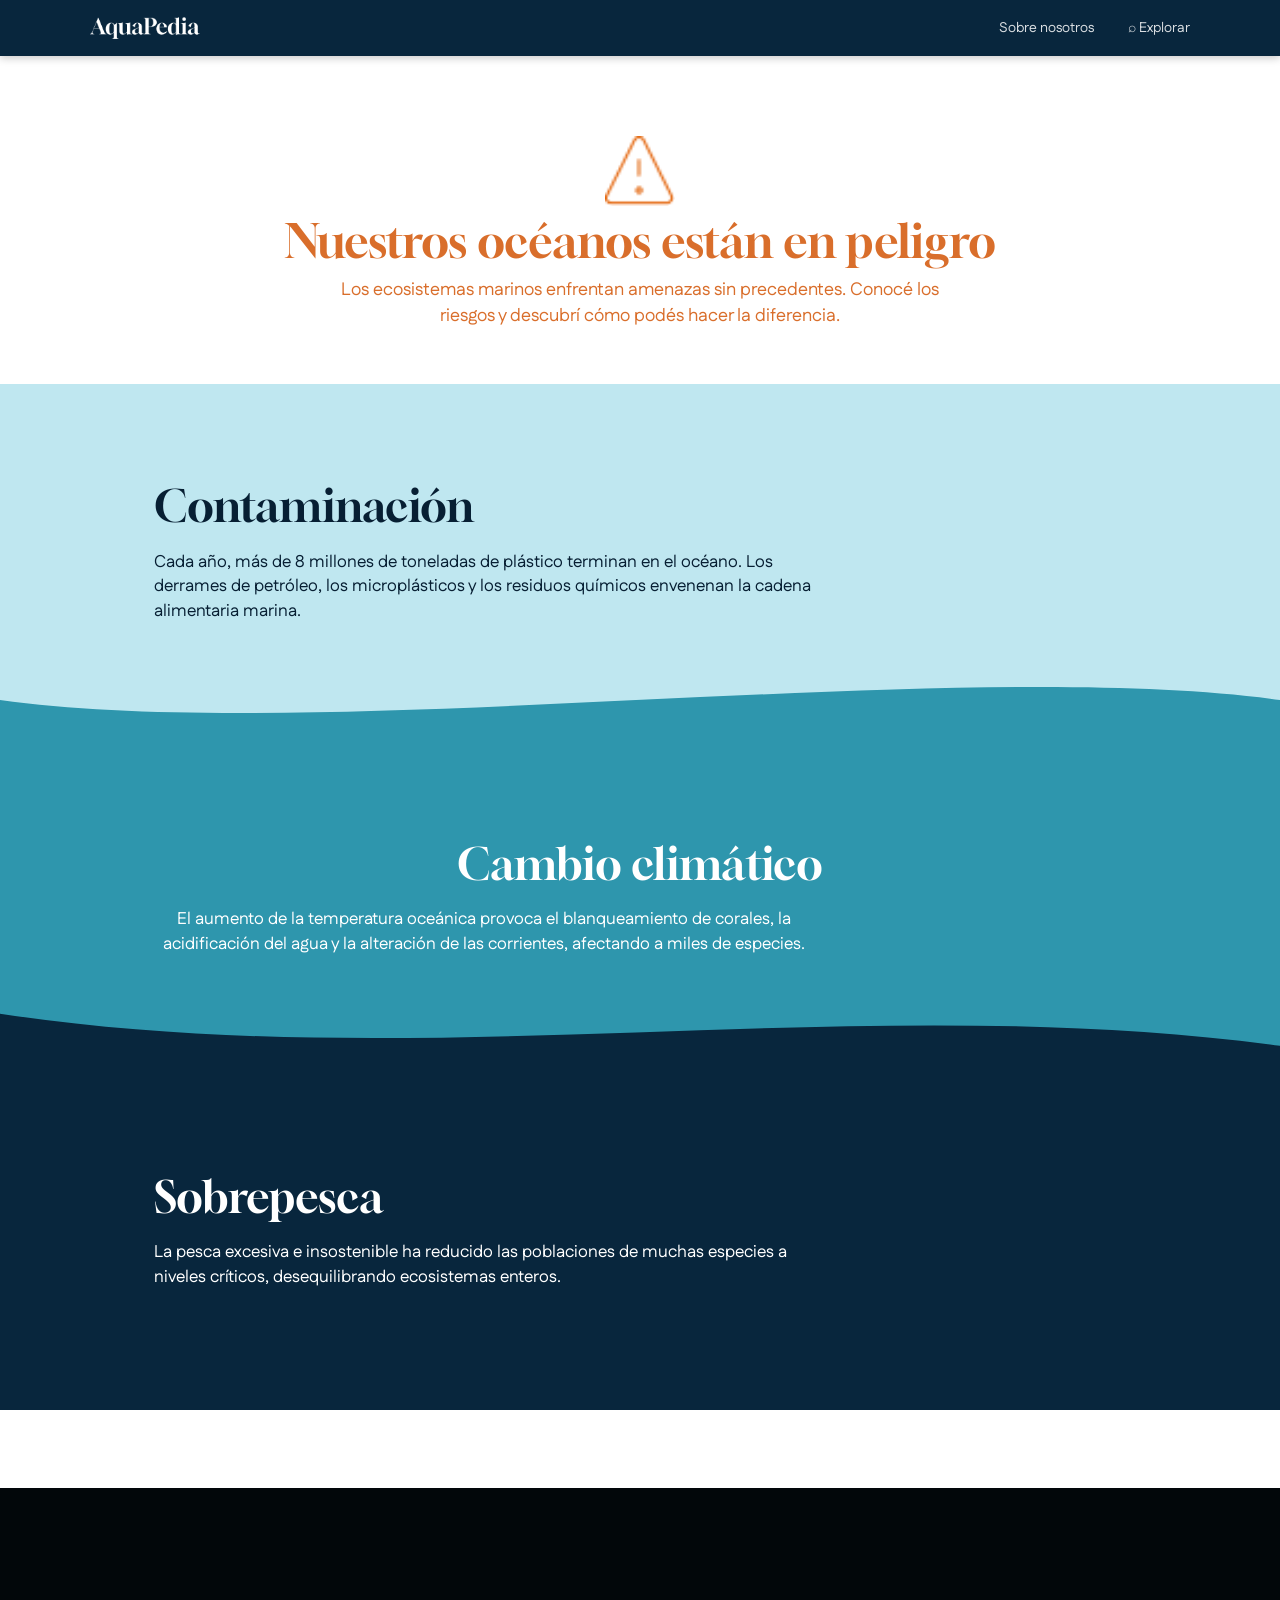
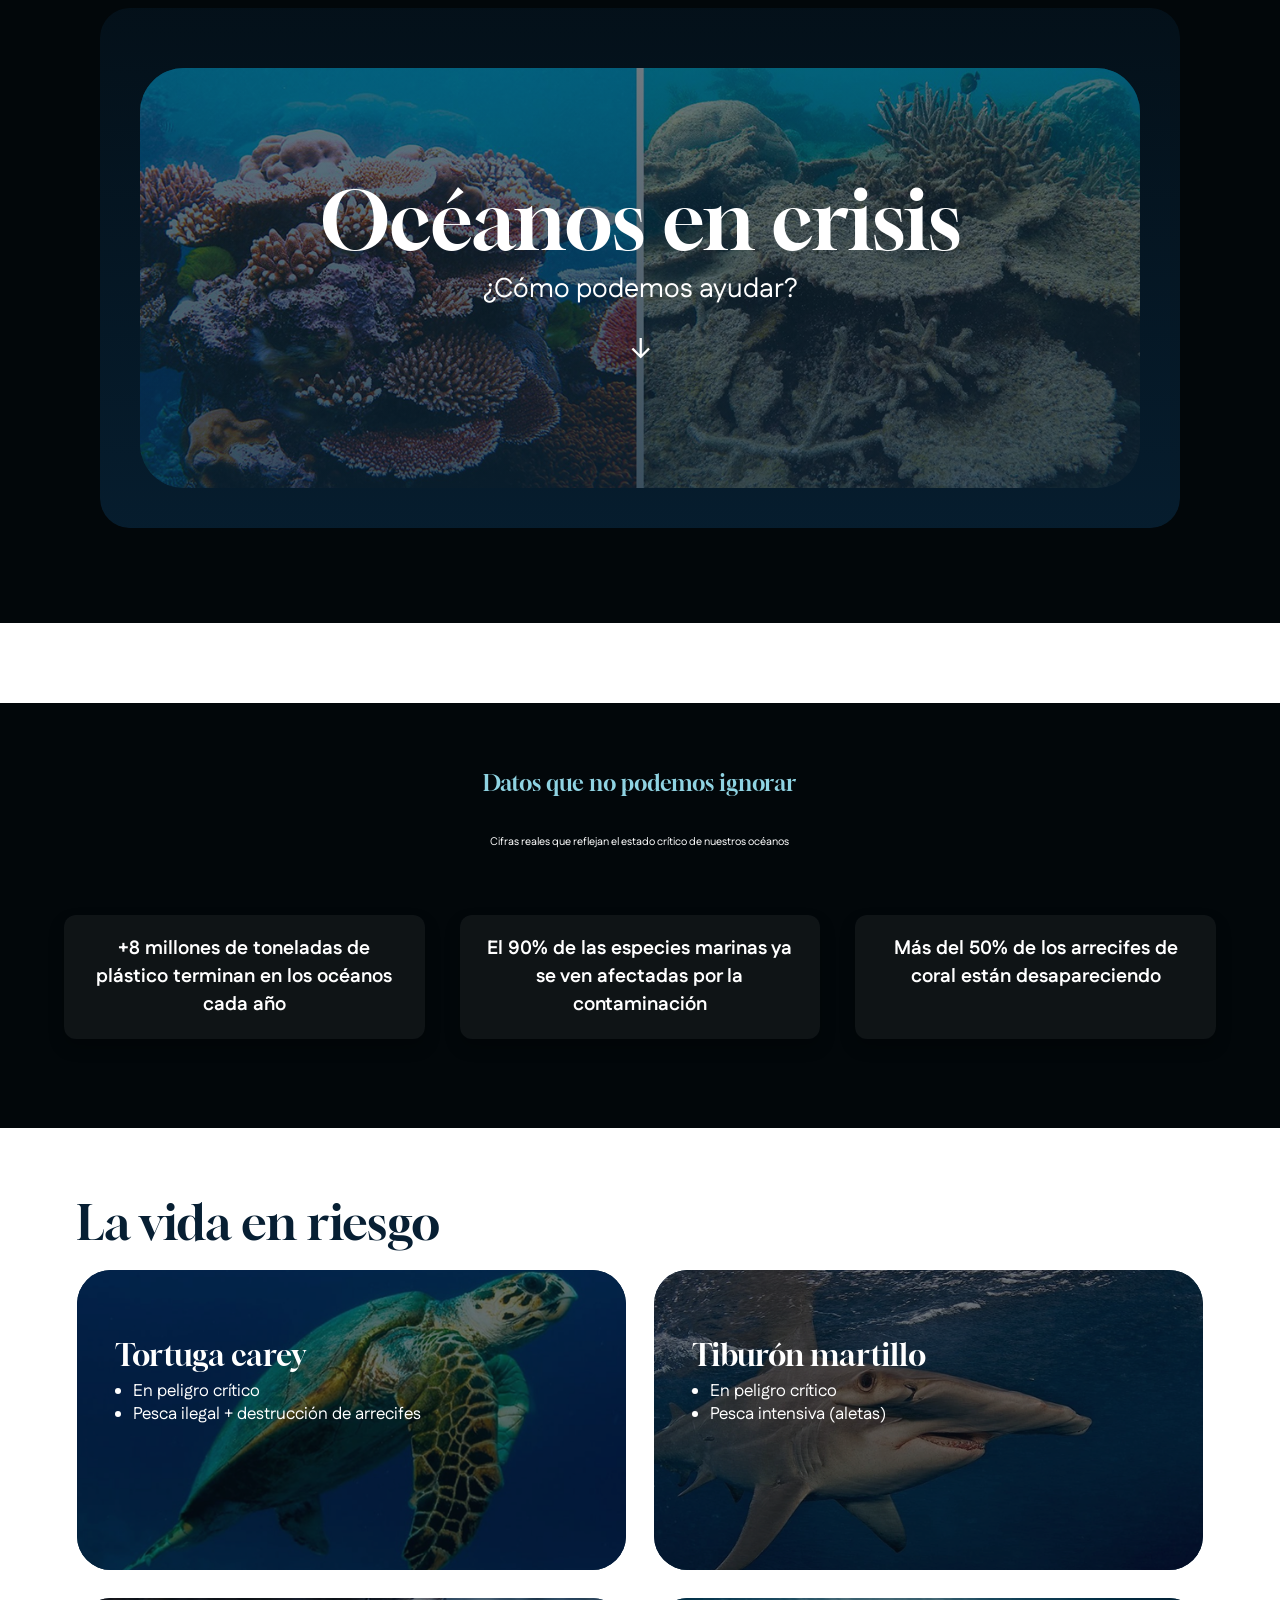
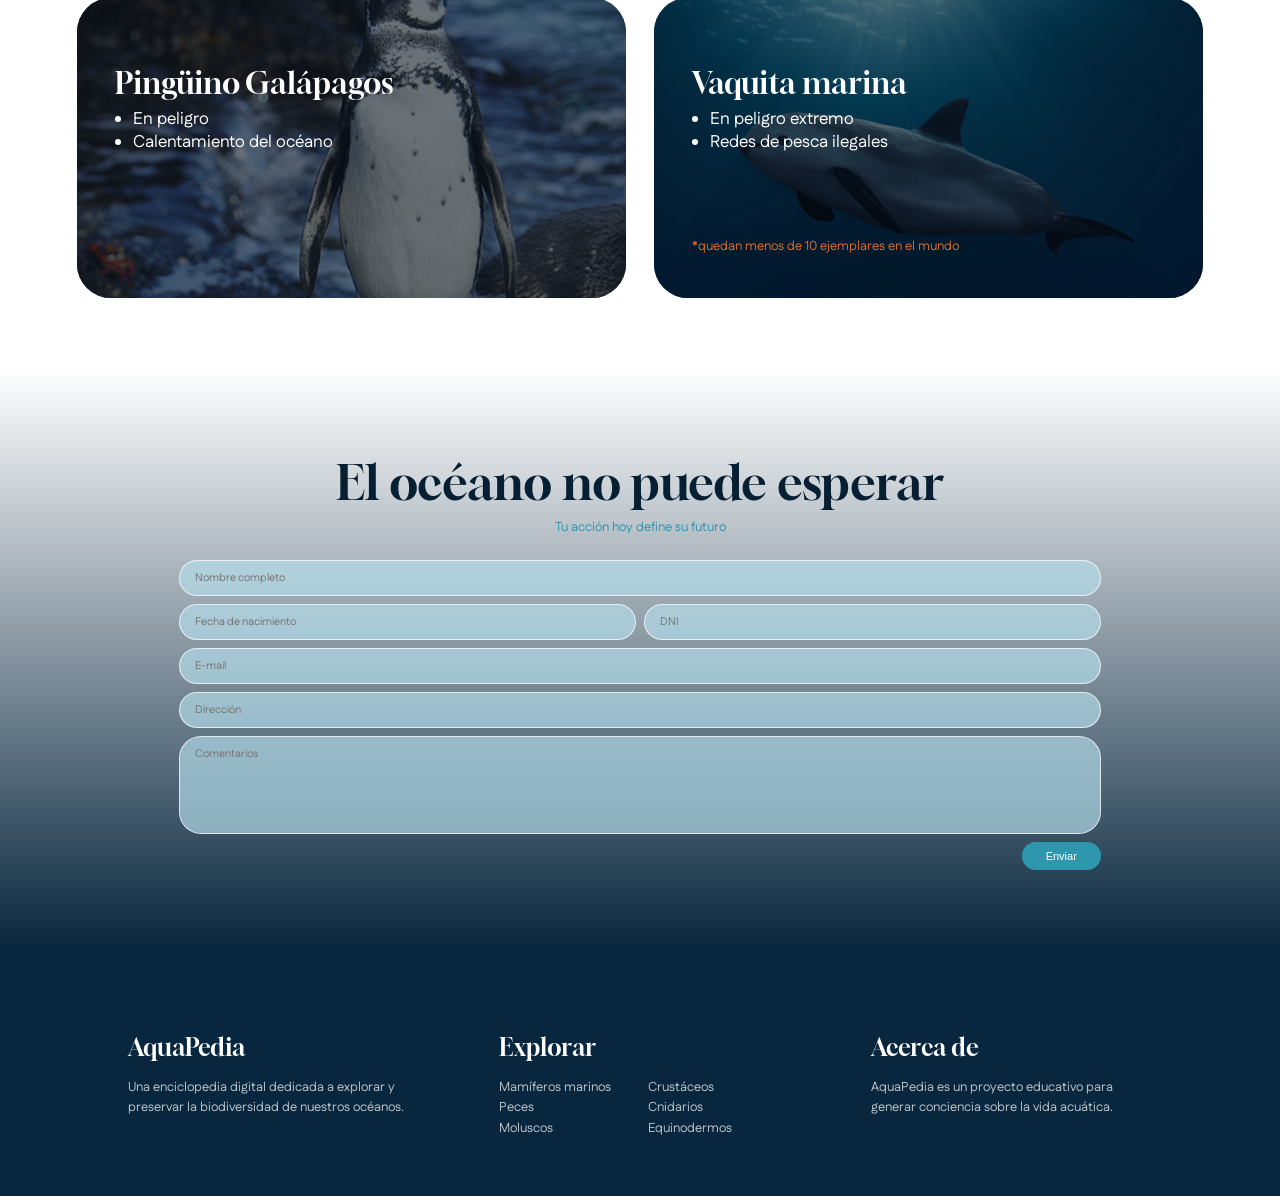
==== commit a896552e: "aver" ====
--- a/amenazas.html
+++ b/amenazas.html
@@ -64,24 +64,24 @@
   </section>
 
 <section class="crisis">
+
   <details class="crisis-card">
 
-    <summary>
+    <summary class="crisis-header" style="background-image: url('imagenes/oceanosencrisis.png');">
       <h2>Océanos en crisis</h2>
       <p>¿Cómo podemos ayudar?</p>
-      <img src="imagenes/oceanosencrisis.png" alt="Océanos en crisis" class="crisis-img">
+      <span class="flecha">↓</span>
     </summary>
 
-    <div class="crisis-list-container">
-      <ul class="crisis-list">
-        <li>Reducí el uso de plásticos de un solo uso y participá en limpiezas de playas.</li>
-        <li>Elegí productos del mar certificados como sustentables y evitá especies sobreexplotadas.</li>
-        <li>Apoyá organizaciones que protegen los ecosistemas marinos y promueven áreas protegidas.</li>
-        <li>Difundí información sobre la importancia de los océanos y educá a tu comunidad.</li>
-      </ul>
-    </div>
+    <ul class="crisis-list">
+      <li>Reducí el uso de plásticos de un solo uso y participá en limpiezas de playas.</li>
+      <li>Elegí productos del mar certificados como sustentables y evitá especies sobreexplotadas.</li>
+      <li>Apoyá organizaciones que protegen los ecosistemas marinos y promueven áreas protegidas.</li>
+      <li>Difundí información sobre la importancia de los océanos y educá a tu comunidad.</li>
+    </ul>
 
   </details>
+
 </section>
 
 </section>
--- a/css/styles.css
+++ b/css/styles.css
@@ -1998,34 +1998,126 @@
   .habitat-card p {
     font-size: 14px;
   }
-.crisis-list-container {
-  padding: 20px 0;
+
+
+  /* ==========================
+   OCÉANOS EN CRISIS DESPLEGABLE
+========================== */
+
+.crisis {
+  width: 100%;
+  margin: 60px auto;
+}
+
+.crisis-card {
+  width: 100%;
+}
+
+.crisis-card summary {
+  list-style: none;
+  cursor: pointer;
+}
+
+.crisis-card summary::-webkit-details-marker {
+  display: none;
+}
+
+.crisis-header {
+  min-height: 320px;
+  border-radius: 36px;
+  background-size: cover;
+  background-position: center;
+  position: relative;
+  overflow: hidden;
+
   display: flex;
   flex-direction: column;
-  gap: 24px;
+  align-items: center;
+  justify-content: center;
+
+  text-align: center;
+  padding: 30px 20px;
+}
+
+.crisis-header::before {
+  content: "";
+  position: absolute;
+  inset: 0;
+  background: rgba(0, 0, 0, 0.35);
+}
+
+.crisis-header h2,
+.crisis-header p,
+.crisis-header .flecha {
+  position: relative;
+  z-index: 2;
+  color: #ffffff;
+}
+
+.crisis-header h2 {
+  margin: 0;
+  font-size: clamp(2.6rem, 8vw, 5rem);
+  line-height: 0.95;
+}
+
+.crisis-header p {
+  margin: 12px 0 0;
+  font-size: clamp(1rem, 3vw, 1.7rem);
+}
+
+.flecha {
+  margin-top: 18px;
+  font-size: 2rem;
+  transition: transform 0.3s ease;
+}
+
+.crisis-card[open] .flecha {
+  transform: rotate(180deg);
+}
+
+.crisis-list {
+  list-style: none;
+  padding: 28px 0 0;
+  margin: 0;
+
+  display: flex;
+  flex-direction: column;
+  gap: 28px;
 }
 
 .crisis-list li {
   background: #d9dde2;
-  color: #000;
-  text-align: center;
+  color: #000000;
+  text-align: center;
+
   border-radius: 999px;
   padding: 20px 28px;
-  font-size: 1rem;
-  line-height: 1.4;
-  box-shadow: 0 6px 18px rgba(0,0,0,.12);
+
+  font-size: 1.05rem;
+  line-height: 1.35;
+
+  box-shadow: 0 6px 18px rgba(0, 0, 0, 0.12);
 }
 
 /* Desktop */
 @media (min-width: 768px) {
-  .crisis-list-container {
-    max-width: 900px;
-    margin: 0 auto;
-    gap: 32px;
+  .crisis {
+    margin: 80px auto;
+  }
+
+  .crisis-header {
+    min-height: 420px;
+    border-radius: 44px;
+  }
+
+  .crisis-list {
+    max-width: 1050px;
+    margin: 40px auto 0;
+    gap: 34px;
   }
 
   .crisis-list li {
-    font-size: 1.2rem;
-    padding: 28px 36px;
+    font-size: 1.3rem;
+    padding: 28px 42px;
   }
 }
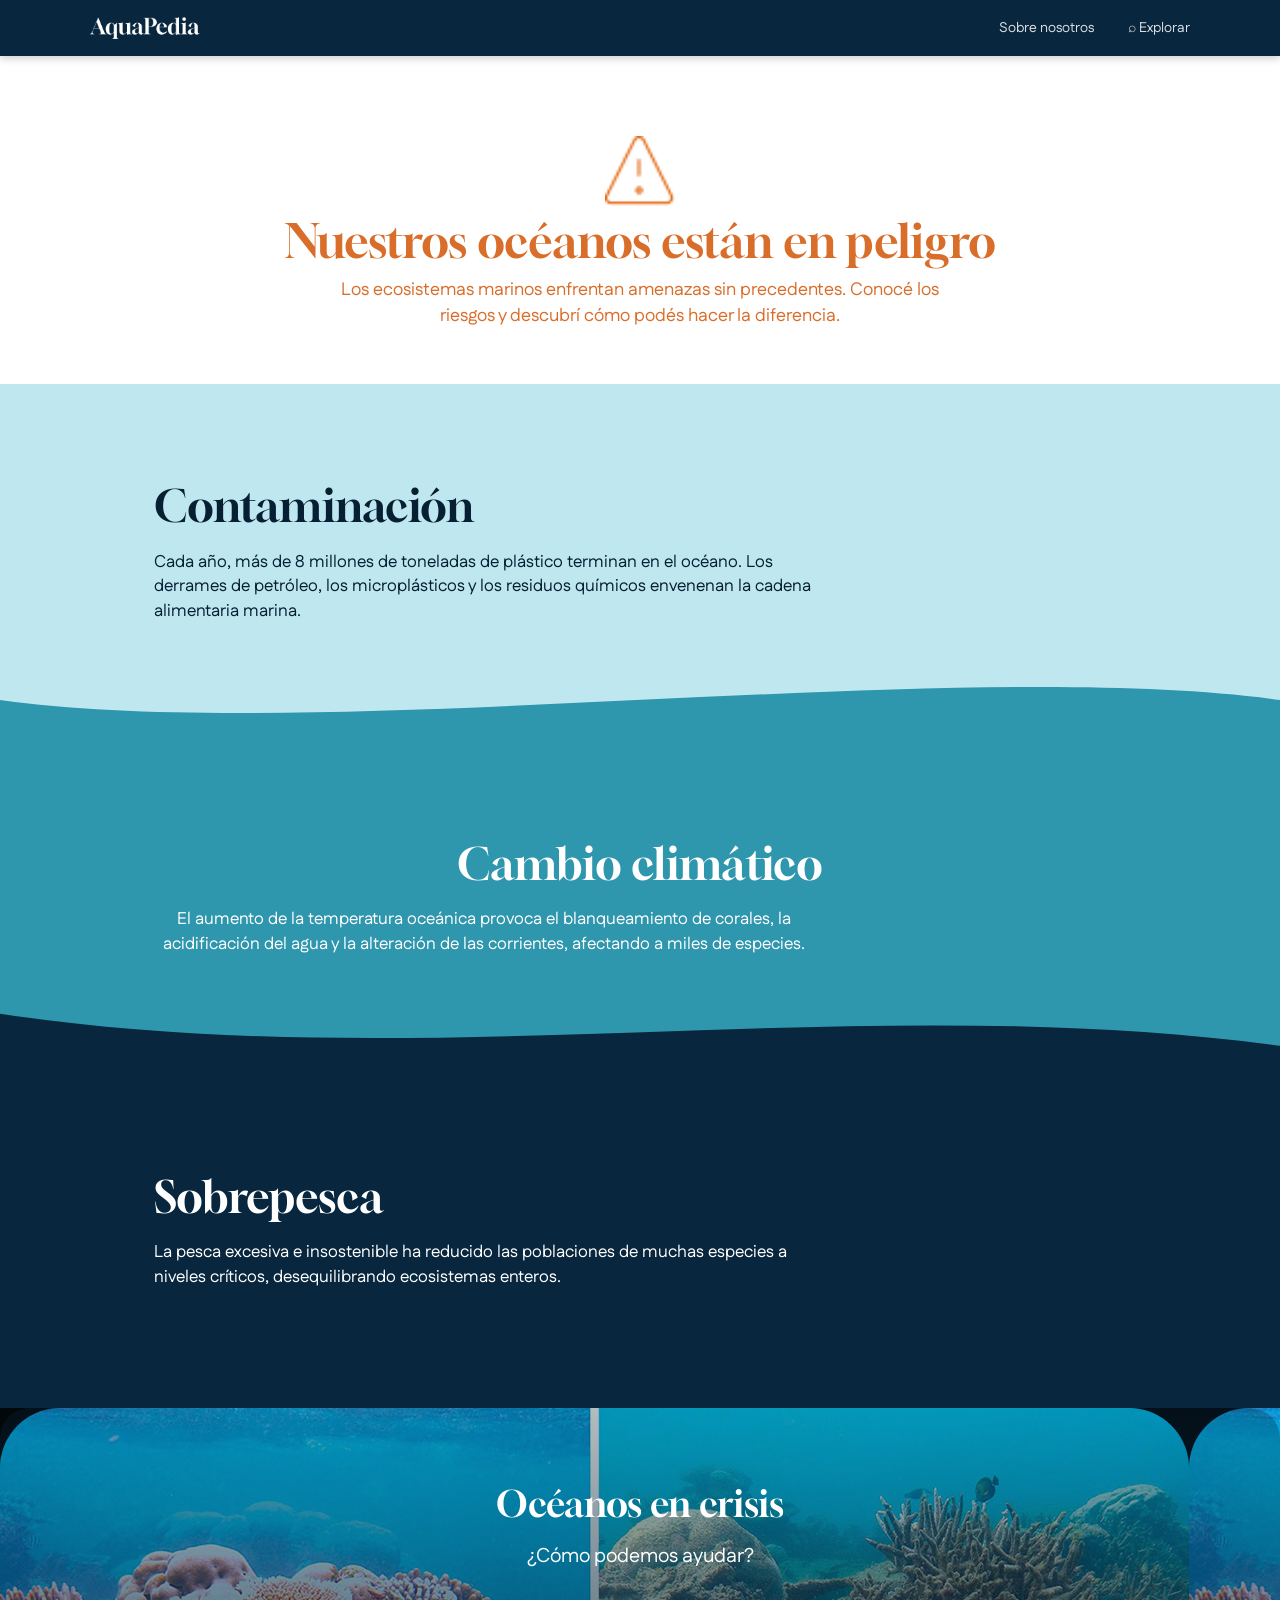
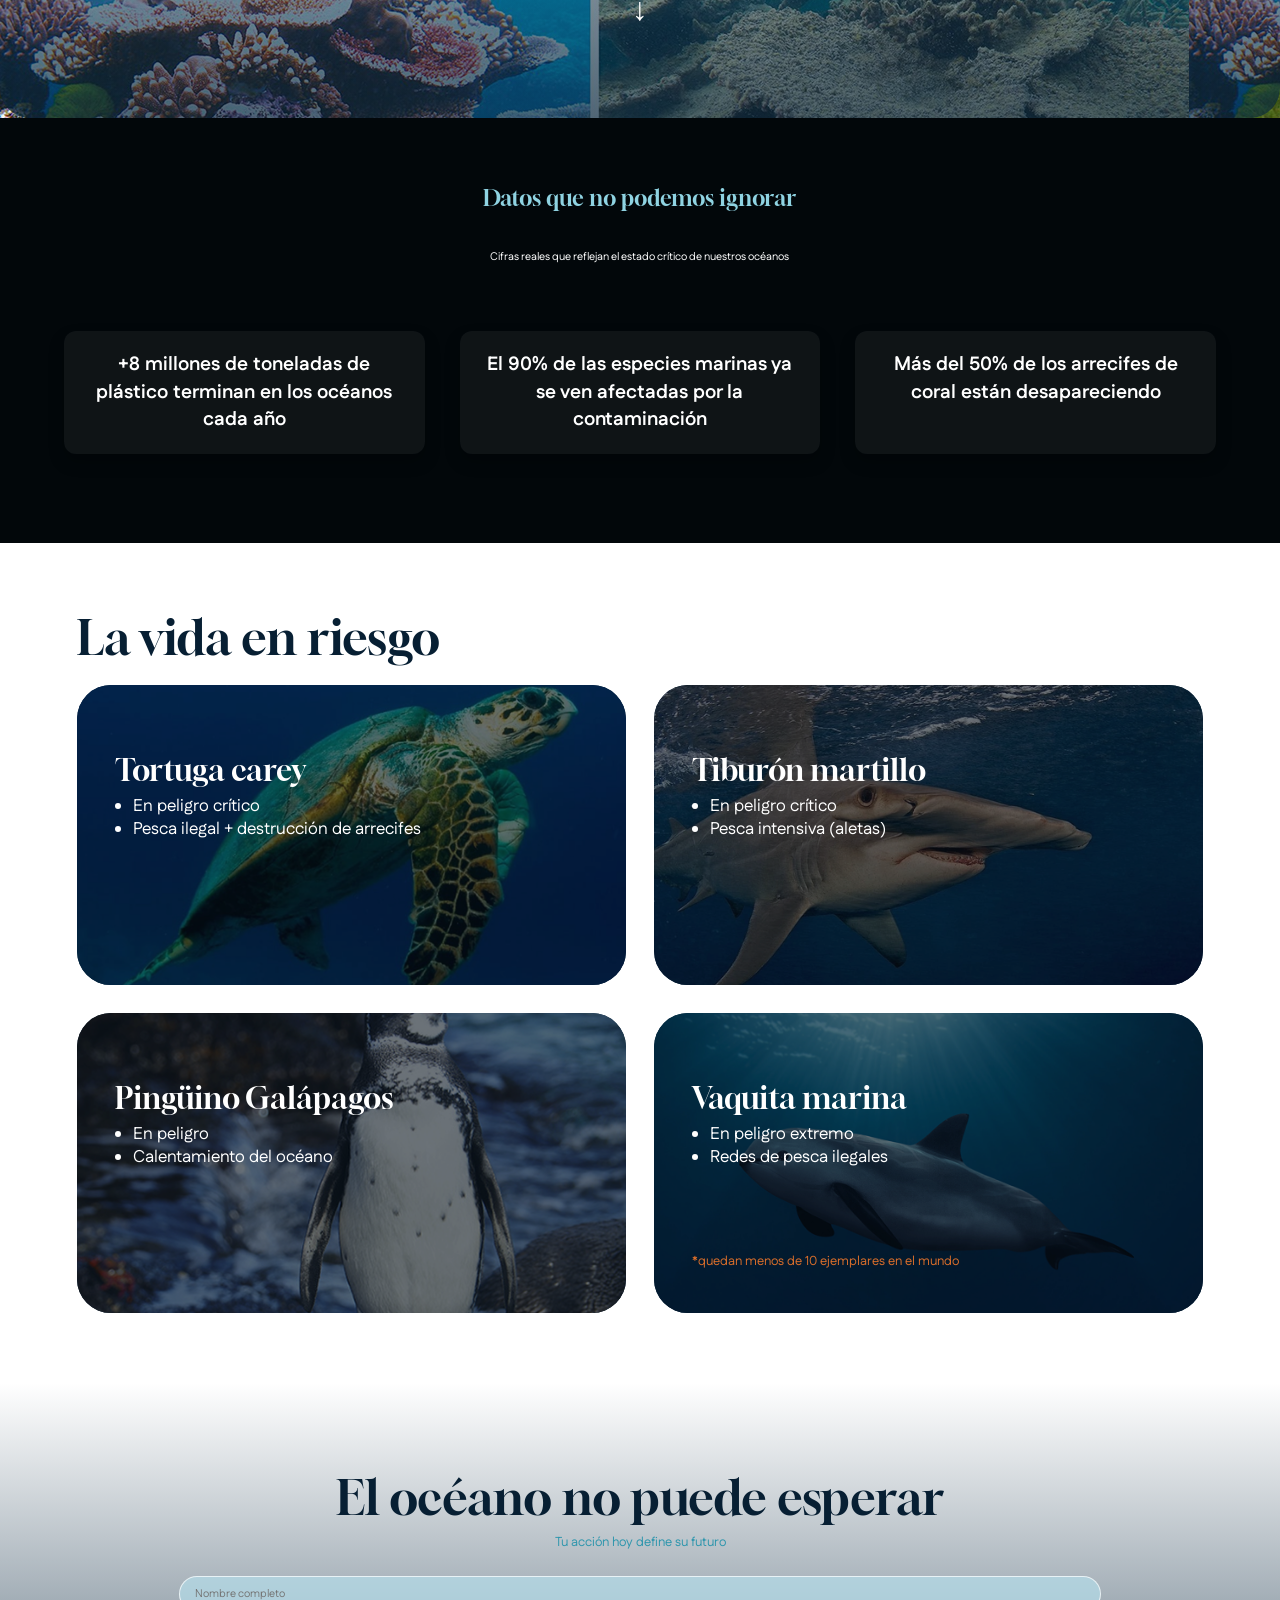
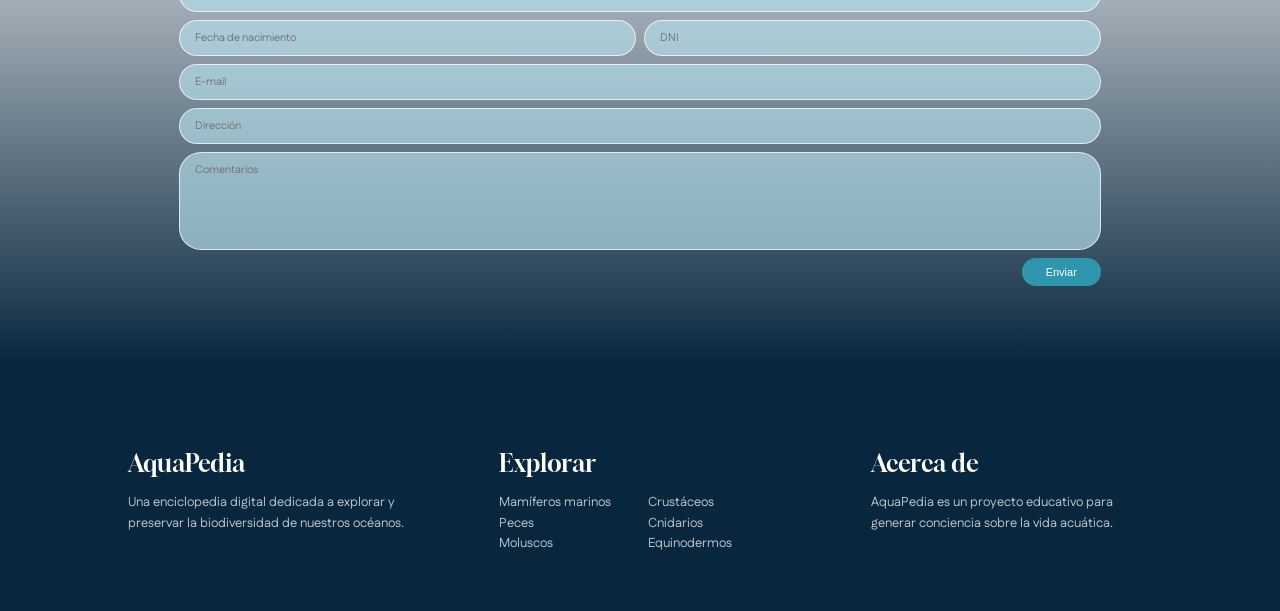
==== commit b6ac539d: "Update amenazas.html" ====
--- a/amenazas.html
+++ b/amenazas.html
@@ -63,24 +63,18 @@
     </p>
   </section>
 
-<section class="crisis">
-
-  <details class="crisis-card">
-
-    <summary class="crisis-header" style="background-image: url('imagenes/oceanosencrisis.png');">
-      <h2>Océanos en crisis</h2>
-      <p>¿Cómo podemos ayudar?</p>
-      <span class="flecha">↓</span>
-    </summary>
-
-    <ul class="crisis-list">
-      <li>Reducí el uso de plásticos de un solo uso y participá en limpiezas de playas.</li>
-      <li>Elegí productos del mar certificados como sustentables y evitá especies sobreexplotadas.</li>
-      <li>Apoyá organizaciones que protegen los ecosistemas marinos y promueven áreas protegidas.</li>
-      <li>Difundí información sobre la importancia de los océanos y educá a tu comunidad.</li>
+<!-- OCÉANOS EN CRISIS -->
+  <section class="crisis-card" style="background-image: url('imagenes/oceanosencrisis.png');">
+    <h2>Océanos en crisis</h2>
+    <p>¿Cómo podemos ayudar?</p>
+    <button id="boton-crisis" type="button">↓</button>
+    <ul id="lista-crisis">
+      <li class="crisis-item">Reducí el uso de plásticos de un solo uso y participá en limpiezas de playas.</li>
+      <li class="crisis-item">Elegí productos del mar certificados como sustentables y evitá especies sobreexplotadas.</li>
+      <li class="crisis-item">Apoyá organizaciones que protegen los ecosistemas marinos y promueven áreas protegidas.</li>
+      <li class="crisis-item">Difundí información sobre la importancia de los océanos y educá a tu comunidad.</li>
     </ul>
-
-  </details>
+  </section>
 
 </section>
 
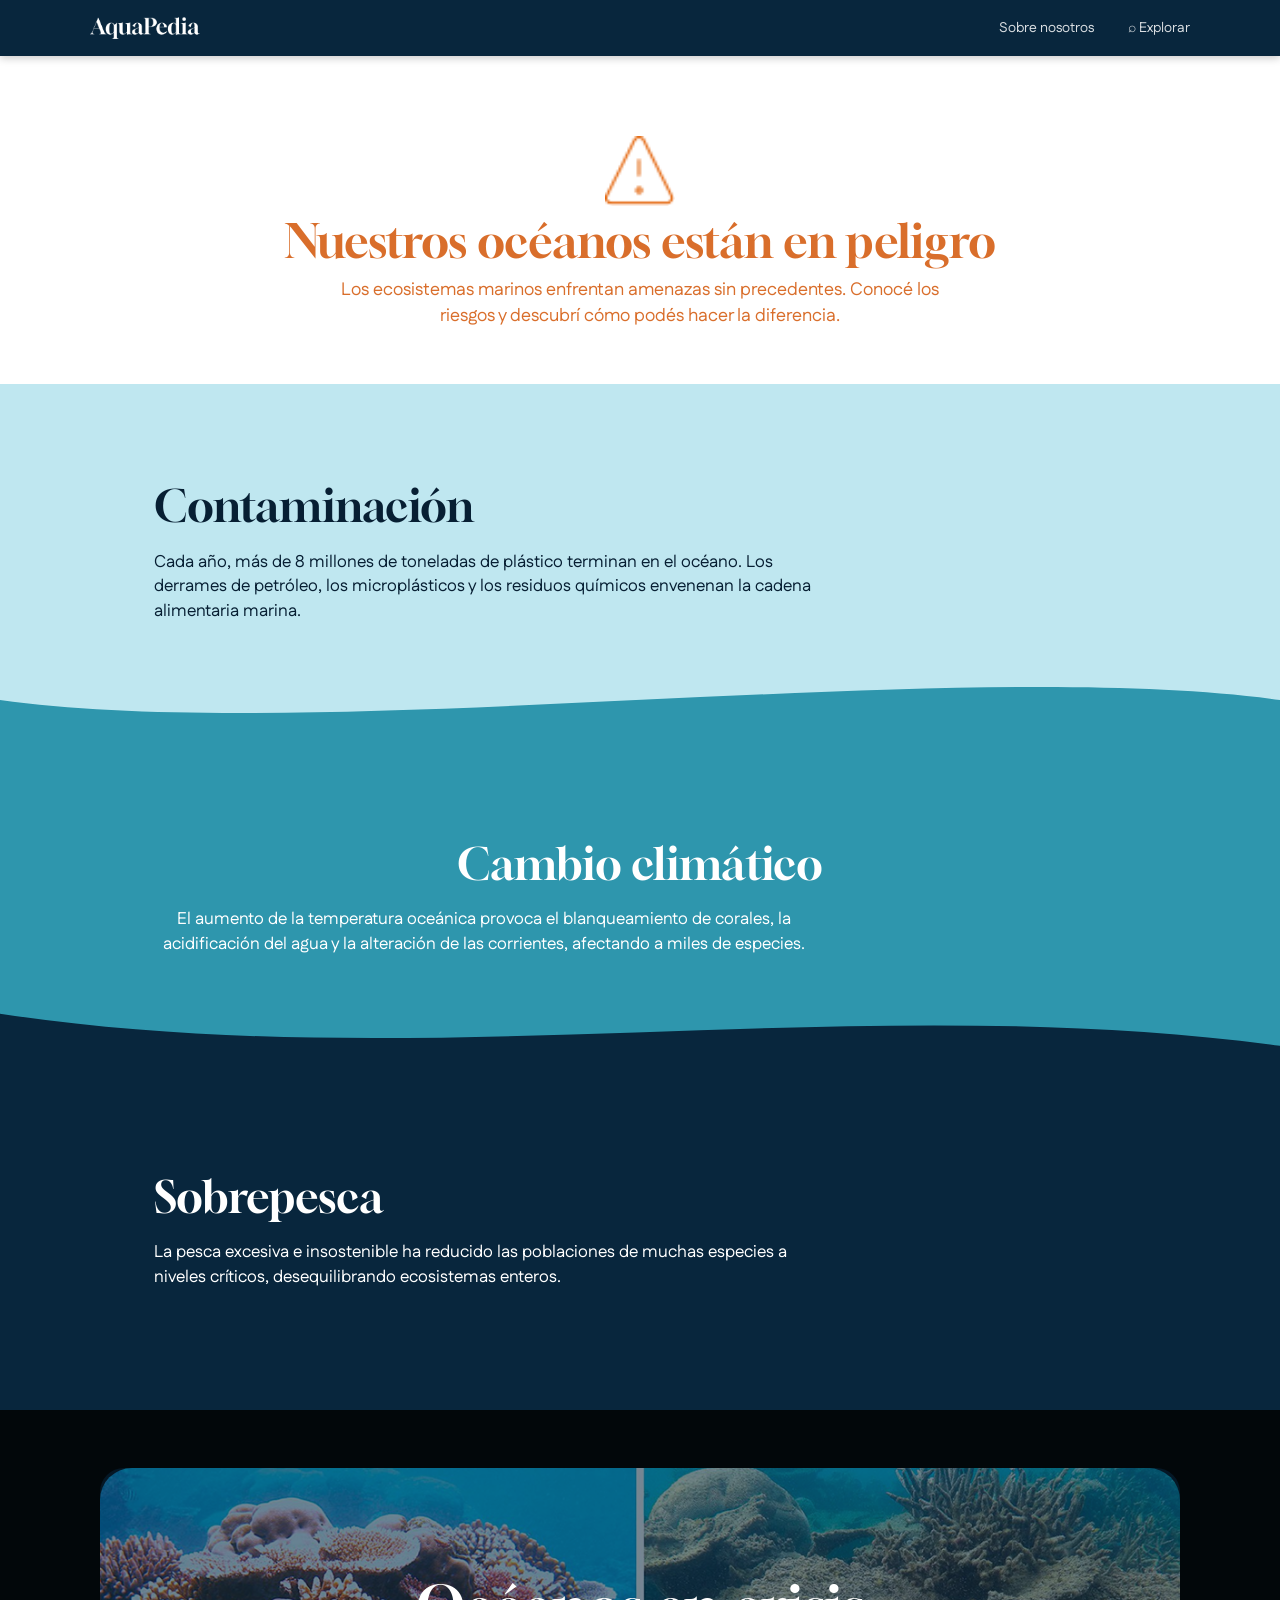
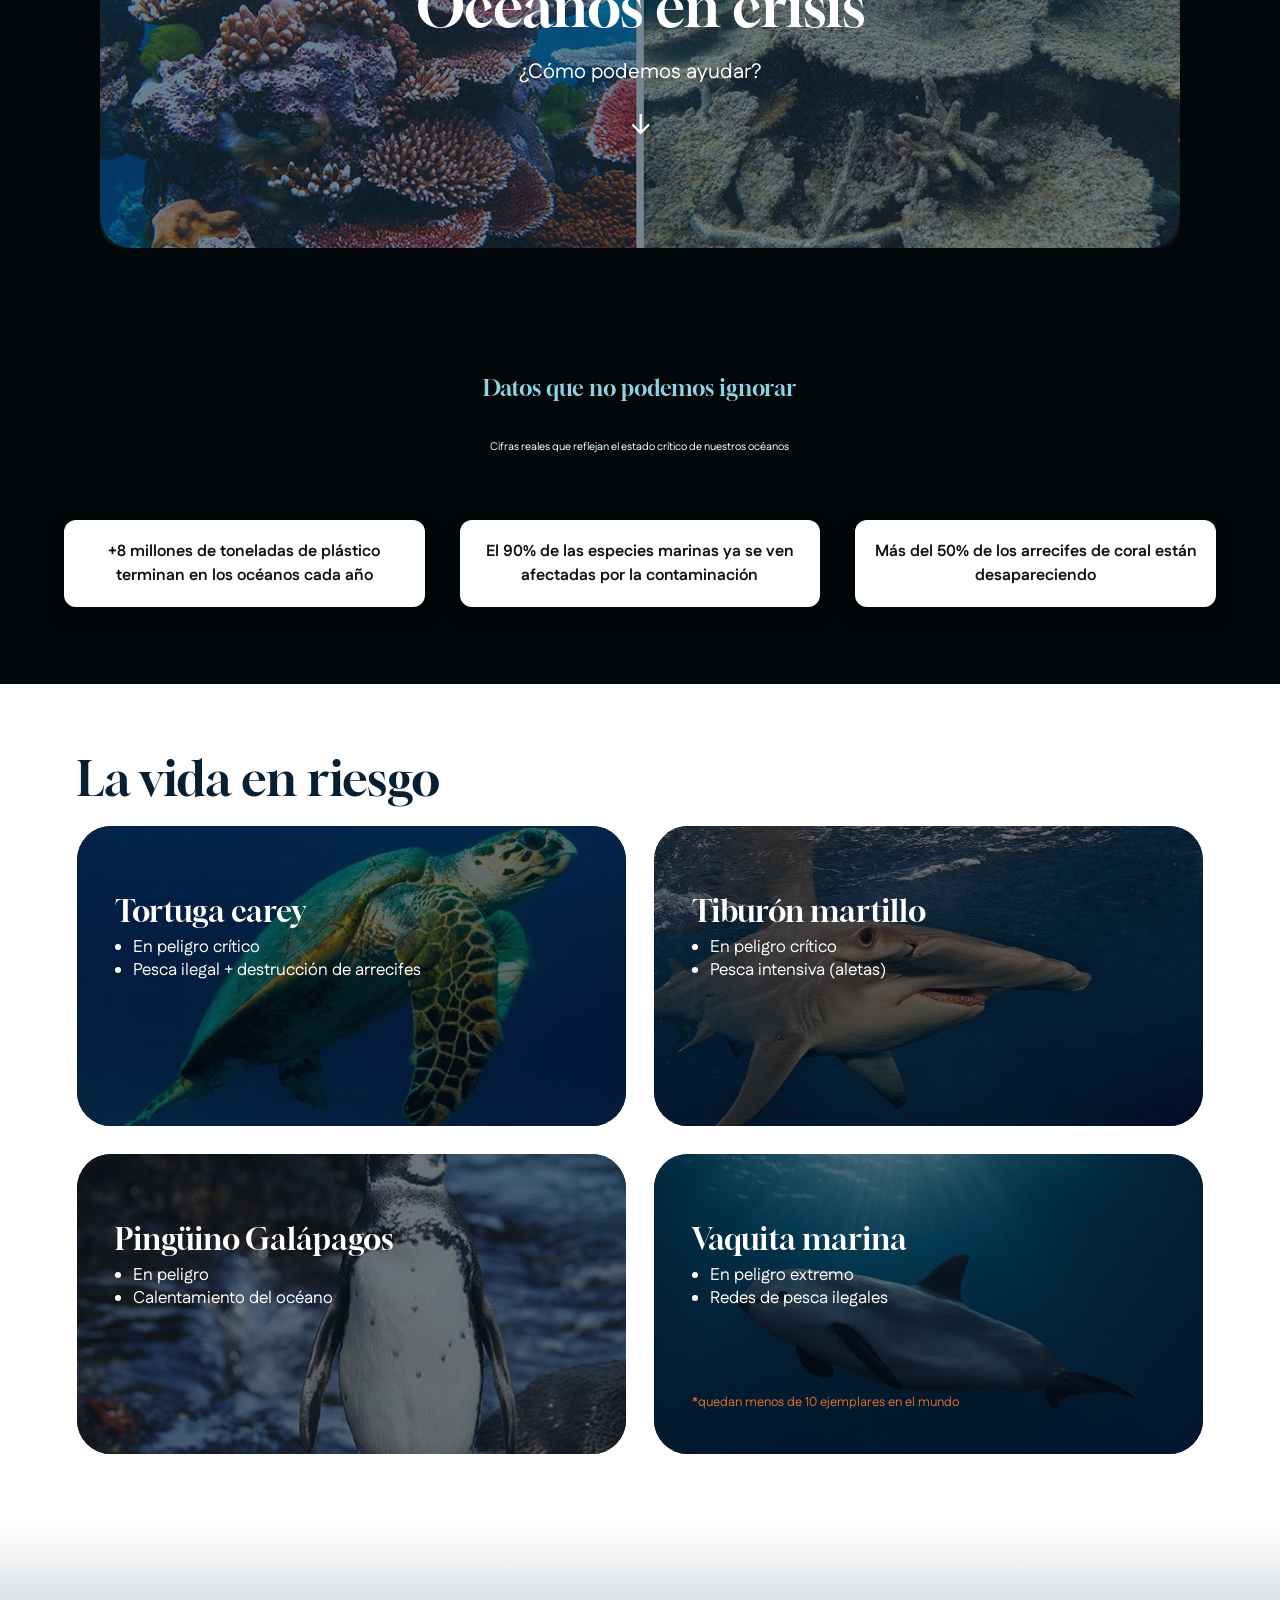
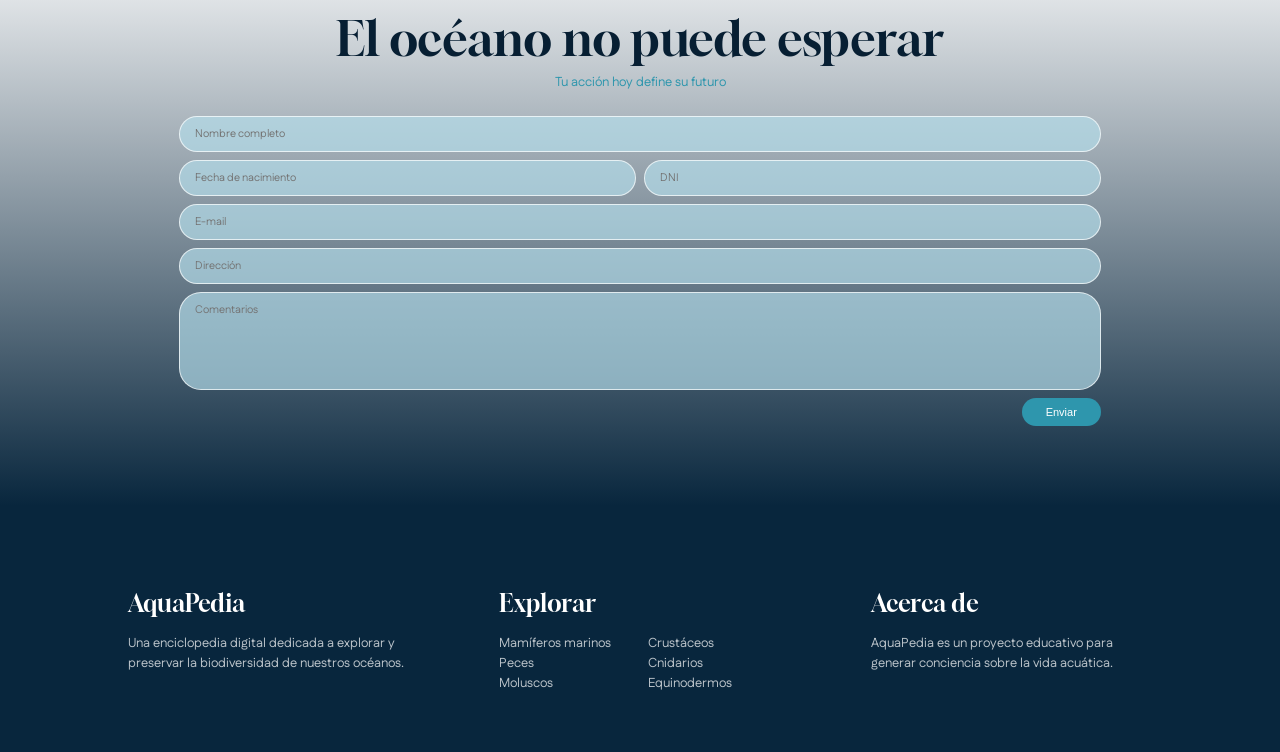
==== commit 1f8fbd1e: "Update amenazas.html" ====
--- a/amenazas.html
+++ b/amenazas.html
@@ -63,19 +63,20 @@
     </p>
   </section>
 
-<!-- OCÉANOS EN CRISIS -->
-  <section class="crisis-card" style="background-image: url('imagenes/oceanosencrisis.png');">
-    <h2>Océanos en crisis</h2>
-    <p>¿Cómo podemos ayudar?</p>
-    <button id="boton-crisis" type="button">↓</button>
-    <ul id="lista-crisis">
-      <li class="crisis-item">Reducí el uso de plásticos de un solo uso y participá en limpiezas de playas.</li>
-      <li class="crisis-item">Elegí productos del mar certificados como sustentables y evitá especies sobreexplotadas.</li>
-      <li class="crisis-item">Apoyá organizaciones que protegen los ecosistemas marinos y promueven áreas protegidas.</li>
-      <li class="crisis-item">Difundí información sobre la importancia de los océanos y educá a tu comunidad.</li>
+<section class="crisis">
+  <details class="crisis-card">
+    <summary class="crisis-header" style="background-image: url('imagenes/oceanosencrisis.png');">
+      <h2>Océanos en crisis</h2>
+      <p>¿Cómo podemos ayudar?</p>
+      <span class="flecha">↓</span>
+    </summary>
+    <ul class="crisis-list">
+      <li>Reducí el uso de plásticos de un solo uso y participá en limpiezas de playas.</li>
+      <li>Elegí productos del mar certificados como sustentables y evitá especies sobreexplotadas.</li>
+      <li>Apoyá organizaciones que protegen los ecosistemas marinos y promueven áreas protegidas.</li>
+      <li>Difundí información sobre la importancia de los océanos y educá a tu comunidad.</li>
     </ul>
-  </section>
-
+  </details>
 </section>
 
 </section>
--- a/css/styles.css
+++ b/css/styles.css
@@ -15,9 +15,7 @@
   --negro: #02070a;
 }
 
-html {
-  scroll-behavior: smooth;
-}
+html { scroll-behavior: smooth; }
 
 body {
   font-family: "Fustat", sans-serif;
@@ -26,30 +24,15 @@
   line-height: 1.45;
 }
 
-h1,
-h2,
-h3 {
+h1, h2, h3 {
   font-family: "Gloock", serif;
   font-weight: 400;
 }
 
-img {
-  display: block;
-  max-width: 100%;
-}
-
-a {
-  color: inherit;
-  text-decoration: none;
-}
-
-ul {
-  list-style: none;
-}
-
-main {
-  overflow: hidden;
-}
+img { display: block; max-width: 100%; }
+a { color: inherit; text-decoration: none; }
+ul { list-style: none; }
+main { overflow: hidden; }
 
 /* ========================
    HEADER
@@ -64,25 +47,12 @@
   padding: 0 18px;
   position: relative;
   z-index: 50;
-  box-shadow: 0 2px 8px rgba(0, 0, 0, 0.22);
-}
-
-header img {
-  width: 78px;
-}
-
-header p {
-  font-size: 0;
-}
-
-header p::before {
-  content: "⌕";
-  font-size: 20px;
-}
-
-header nav {
-  display: none;
-}
+  box-shadow: 0 2px 8px rgba(0,0,0,0.22);
+}
+header img { width: 78px; }
+header p { font-size: 0; }
+header p::before { content: "⌕"; font-size: 20px; }
+header nav { display: none; }
 
 /* ========================
    HOME HERO
@@ -100,7 +70,6 @@
   padding: 70px 28px;
   overflow: hidden;
 }
-
 .home-hero > img {
   position: absolute;
   inset: 0;
@@ -110,42 +79,18 @@
   opacity: 0.62;
   z-index: 0;
 }
-
 .home-hero::after {
   content: "";
   position: absolute;
   inset: 0;
-  background: linear-gradient(rgba(8, 38, 61, 0.18), rgba(8, 38, 61, 0.78));
+  background: linear-gradient(rgba(8,38,61,0.18), rgba(8,38,61,0.78));
   z-index: 1;
 }
-
-.home-hero > *:not(img) {
-  position: relative;
-  z-index: 2;
-}
-
-.home-hero h1 {
-  font-size: 38px;
-  line-height: 1;
-  margin-bottom: 10px;
-}
-
-.home-hero p {
-  max-width: 300px;
-  font-size: 11px;
-  line-height: 1.45;
-  margin-bottom: 14px;
-}
-
-.home-hero form {
-  width: 100%;
-  max-width: 220px;
-}
-
-.home-hero label {
-  display: none;
-}
-
+.home-hero > *:not(img) { position: relative; z-index: 2; }
+.home-hero h1 { font-size: 38px; line-height: 1; margin-bottom: 10px; }
+.home-hero p { max-width: 300px; font-size: 11px; line-height: 1.45; margin-bottom: 14px; }
+.home-hero form { width: 100%; max-width: 220px; }
+.home-hero label { display: none; }
 .home-hero input {
   width: 100%;
   border: 0;
@@ -155,10 +100,7 @@
   font-family: "Fustat", sans-serif;
   font-size: 11px;
 }
-
-.cta {
-  display: none;
-}
+.cta { display: none; }
 
 /* ========================
    STATS
@@ -172,35 +114,17 @@
   position: relative;
   z-index: 10;
 }
-
 .stats article {
-  background: rgba(255, 255, 255, 0.95);
+  background: rgba(255,255,255,0.95);
   border-radius: 14px;
   text-align: center;
   padding: 10px 10px 13px;
-  box-shadow: 0 18px 32px rgba(0, 0, 0, 0.18);
-}
-
-.stats img {
-  width: 28px;
-  margin: 0 auto 3px;
-}
-
-.stats h2 {
-  font-size: 22px;
-  line-height: 1;
-}
-
-.stats h3 {
-  font-family: "Fustat", sans-serif;
-  font-size: 12px;
-  font-weight: 600;
-}
-
-.stats p {
-  font-size: 9px;
-  color: #8f8f8f;
-}
+  box-shadow: 0 18px 32px rgba(0,0,0,0.18);
+}
+.stats img { width: 28px; margin: 0 auto 3px; }
+.stats h2 { font-size: 22px; line-height: 1; }
+.stats h3 { font-family: "Fustat", sans-serif; font-size: 12px; font-weight: 600; }
+.stats p { font-size: 9px; color: #8f8f8f; }
 
 /* ========================
    HOME CATEGORIAS
@@ -209,50 +133,24 @@
   background: var(--blanco);
   padding: 34px 46px 44px;
 }
-
-#categorias > h2 {
-  font-size: 25px;
-  line-height: 1.05;
-  text-align: center;
-  margin-bottom: 10px;
-}
-
-#categorias > p {
-  max-width: 320px;
-  margin: 0 auto 28px;
-  font-size: 11px;
-  color: #666666;
-  text-align: center;
-}
-
+#categorias > h2 { font-size: 25px; line-height: 1.05; text-align: center; margin-bottom: 10px; }
+#categorias > p { max-width: 320px; margin: 0 auto 28px; font-size: 11px; color: #666; text-align: center; }
 #categorias article {
   position: relative;
   height: 183px;
   margin-bottom: 24px;
   border-radius: 22px;
   overflow: hidden;
-  box-shadow: 0 17px 28px rgba(0, 0, 0, 0.2);
-}
-
-#categorias article a {
-  display: block;
-  height: 100%;
-}
-
-#categorias img {
-  width: 100%;
-  height: 100%;
-  object-fit: cover;
-  filter: brightness(0.72);
-}
-
+  box-shadow: 0 17px 28px rgba(0,0,0,0.2);
+}
+#categorias article a { display: block; height: 100%; }
+#categorias img { width: 100%; height: 100%; object-fit: cover; filter: brightness(0.72); }
 #categorias article::after {
   content: "";
   position: absolute;
   inset: 0;
-  background: linear-gradient(transparent 25%, rgba(0, 0, 0, 0.72));
-}
-
+  background: linear-gradient(transparent 25%, rgba(0,0,0,0.72));
+}
 #categorias h3,
 #categorias article p {
   position: absolute;
@@ -261,20 +159,8 @@
   color: var(--blanco);
   z-index: 2;
 }
-
-#categorias h3 {
-  bottom: 52px;
-  font-size: 19px;
-  line-height: 1;
-}
-
-#categorias article p {
-  bottom: 28px;
-  max-width: 75%;
-  font-size: 11px;
-  line-height: 1.25;
-}
-
+#categorias h3 { bottom: 52px; font-size: 19px; line-height: 1; }
+#categorias article p { bottom: 28px; max-width: 75%; font-size: 11px; line-height: 1.25; }
 #categorias article::before {
   content: "❯";
   position: absolute;
@@ -294,29 +180,53 @@
   text-align: center;
   padding: 55px 30px;
 }
-
-#conservacion h2 {
-  font-size: 31px;
-  line-height: 1.05;
-  margin-bottom: 20px;
-}
-
-#conservacion p {
-  max-width: 320px;
-  margin: 0 auto 24px;
-  font-size: 13px;
-}
-
-/* estilos base del botón conservacion → ver .btn-amenazas más abajo */
+#conservacion h2 { font-size: 31px; line-height: 1.05; margin-bottom: 20px; }
+#conservacion p { max-width: 320px; margin: 0 auto 24px; font-size: 13px; }
+
 #conservacion a,
 .btn-amenazas {
   display: inline-block;
-  border: 1px solid rgba(255, 255, 255, 0.45);
-  background: rgba(255, 255, 255, 0.1);
+  border: 1px solid rgba(255,255,255,0.45);
+  background: rgba(255,255,255,0.1);
   border-radius: 28px;
   padding: 8px 22px;
   font-size: 11px;
-  color: rgba(255, 255, 255, 0.85);
+  color: rgba(255,255,255,0.85);
+}
+
+/* ========================
+   BTN AMENAZAS hover
+======================== */
+.btn-amenazas {
+  position: relative;
+  overflow: hidden;
+  transition: background 0.3s ease, border-color 0.3s ease, color 0.3s ease, box-shadow 0.3s ease;
+}
+.btn-amenazas:hover {
+  background: var(--naranja);
+  border-color: var(--naranja);
+  color: var(--blanco);
+  animation: pulse-naranja 1.2s ease infinite;
+}
+.btn-amenazas::before {
+  content: "";
+  position: absolute;
+  top: 0; left: -75%;
+  width: 50%; height: 100%;
+  background: linear-gradient(120deg, transparent, rgba(255,255,255,0.35), transparent);
+  transform: skewX(-20deg);
+}
+.btn-amenazas:hover::before {
+  animation: destello 0.55s ease forwards;
+}
+@keyframes destello {
+  0%   { left: -75%; }
+  100% { left: 125%; }
+}
+@keyframes pulse-naranja {
+  0%   { box-shadow: 0 0 14px rgba(217,110,43,0.6), 0 0 28px rgba(217,110,43,0.3); }
+  50%  { box-shadow: 0 0 24px rgba(217,110,43,0.9), 0 0 48px rgba(217,110,43,0.5); }
+  100% { box-shadow: 0 0 14px rgba(217,110,43,0.6), 0 0 28px rgba(217,110,43,0.3); }
 }
 
 /* ========================
@@ -328,79 +238,34 @@
   overflow: hidden;
   color: var(--blanco);
 }
-
-.mamiferos-hero img {
-  width: 100%;
-  height: 100%;
-  object-fit: cover;
-}
-
+.mamiferos-hero img { width: 100%; height: 100%; object-fit: cover; }
 .mamiferos-hero::after {
   content: "";
   position: absolute;
   inset: 0;
-  background: linear-gradient(transparent 25%, rgba(0, 0, 0, 0.62));
-}
-
-.hero-texto {
-  position: absolute;
-  left: 20px;
-  bottom: 25px;
-  z-index: 2;
-}
-
-.hero-texto h1 {
-  font-size: 29px;
-  line-height: 1;
-}
-
-.hero-texto p {
-  font-size: 11px;
-}
-
-.mamiferos-hero ~ section {
-  background: var(--aqua-claro);
-  padding: 25px 28px;
-}
-
-.mamiferos-hero ~ section h2 {
-  font-size: 25px;
-  line-height: 1.1;
-  margin-bottom: 14px;
-}
-
-.mamiferos-hero ~ section h3 {
-  font-size: 18px;
-  line-height: 1.1;
-}
-
-.mamiferos-hero ~ section p {
-  font-size: 11px;
-  color: #243f4c;
-}
-
-.mamiferos-hero ~ section ul {
-  display: grid;
-  grid-template-columns: 1fr;
-  gap: 10px;
-  margin-top: 18px;
-}
-
+  background: linear-gradient(transparent 25%, rgba(0,0,0,0.62));
+}
+.hero-texto { position: absolute; left: 20px; bottom: 25px; z-index: 2; }
+.hero-texto h1 { font-size: 29px; line-height: 1; }
+.hero-texto p { font-size: 11px; }
+
+.mamiferos-hero ~ section { background: var(--aqua-claro); padding: 25px 28px; }
+.mamiferos-hero ~ section h2 { font-size: 25px; line-height: 1.1; margin-bottom: 14px; }
+.mamiferos-hero ~ section h3 { font-size: 18px; line-height: 1.1; }
+.mamiferos-hero ~ section p { font-size: 11px; color: #243f4c; }
+.mamiferos-hero ~ section ul { display: grid; grid-template-columns: 1fr; gap: 10px; margin-top: 18px; }
 .mamiferos-hero ~ section li {
   background: #eefbff;
   border-radius: 20px;
   text-align: center;
   padding: 12px;
-  box-shadow: 0 12px 26px rgba(0, 0, 0, 0.12);
+  box-shadow: 0 12px 26px rgba(0,0,0,0.12);
   color: #78909b;
   font-size: 10px;
 }
 
-/* Hábitos / comportamientos */
 .mamiferos-hero ~ section:nth-of-type(4),
-.mamiferos-hero ~ section:nth-of-type(5) {
-  padding: 12px 36px;
-}
+.mamiferos-hero ~ section:nth-of-type(5) { padding: 12px 36px; }
 
 .mamiferos-hero ~ section:nth-of-type(4) h3,
 .mamiferos-hero ~ section:nth-of-type(5) h3 {
@@ -410,7 +275,6 @@
   padding: 24px 20px 8px;
   text-align: center;
 }
-
 .mamiferos-hero ~ section:nth-of-type(4) p,
 .mamiferos-hero ~ section:nth-of-type(5) p {
   background: var(--azul);
@@ -418,59 +282,6 @@
   border-radius: 0 0 20px 20px;
   padding: 0 22px 24px;
   text-align: center;
-}
-
-/* Especies destacadas — layout móvil */
-.mamiferos-hero ~ section:nth-of-type(6) {
-  padding-left: 0;
-  padding-right: 0;
-}
-
-.mamiferos-hero ~ section:nth-of-type(6) h2 {
-  padding: 0 28px;
-}
-
-.mamiferos-hero ~ section:nth-of-type(6) article {
-  position: relative;
-  height: 95px;
-  overflow: hidden;
-}
-
-.mamiferos-hero ~ section:nth-of-type(6) img {
-  width: 100%;
-  height: 100%;
-  object-fit: cover;
-  filter: brightness(0.72);
-}
-
-.mamiferos-hero ~ section:nth-of-type(6) h3 {
-  position: absolute;
-  left: 55px;
-  top: 50%;
-  transform: translateY(-50%);
-  color: var(--blanco);
-  font-size: 24px;
-}
-
-/* Hábitat */
-.mamiferos-hero ~ section:nth-of-type(7) article {
-  background: #eefbff;
-  border-radius: 26px;
-  padding: 24px 18px;
-  margin: 18px 30px;
-  text-align: center;
-  box-shadow: 0 12px 28px rgba(0, 0, 0, 0.13);
-}
-
-/* Amenazas mamíferos */
-.mamiferos-hero ~ section:nth-of-type(8) article {
-  background: var(--blanco);
-  border: 1.5px solid var(--naranja);
-  border-radius: 25px;
-  padding: 12px 16px;
-  margin-bottom: 14px;
-  text-align: center;
-  color: var(--naranja);
 }
 
 .mamiferos-hero ~ section:nth-of-type(9) {
@@ -481,7 +292,7 @@
 }
 
 /* ========================
-   AMENAZAS — HERO
+   AMENAZAS HERO
 ======================== */
 .hero {
   background: var(--blanco);
@@ -489,23 +300,9 @@
   color: var(--naranja);
   padding: 32px 26px 30px;
 }
-
-.alerta {
-  width: 42px;
-  margin: 0 auto 10px;
-}
-
-.hero h1 {
-  font-size: 21px;
-  line-height: 1.1;
-  margin-bottom: 10px;
-}
-
-.hero p {
-  max-width: 320px;
-  margin: 0 auto;
-  font-size: 12px;
-}
+.alerta { width: 42px; margin: 0 auto 10px; }
+.hero h1 { font-size: 21px; line-height: 1.1; margin-bottom: 10px; }
+.hero p { max-width: 320px; margin: 0 auto; font-size: 12px; }
 
 /* ========================
    WAVE SECTIONS
@@ -515,136 +312,92 @@
   padding: 40px 28px 80px;
   margin-bottom: -2px;
 }
-
 .wave-section::after {
   content: "";
   position: absolute;
-  bottom: -1px;
-  left: 0;
-  width: 100%;
-  height: 50px;
+  bottom: -1px; left: 0;
+  width: 100%; height: 50px;
   background-repeat: no-repeat;
   background-size: 100% 100%;
 }
-
-.wave-light {
-  background: var(--aqua);
-}
-
+.wave-light { background: var(--aqua); }
 .wave-light::after {
   background-image: url("data:image/svg+xml,%3Csvg xmlns='http://www.w3.org/2000/svg' viewBox='0 0 1440 70' preserveAspectRatio='none'%3E%3Cpath d='M0,35 C360,70 1080,0 1440,35 L1440,70 L0,70 Z' fill='%232e96ad'/%3E%3C/svg%3E");
 }
-
-.wave-medium {
-  background: var(--celeste);
-  color: var(--blanco);
-  text-align: center;
-}
-
+.wave-medium { background: var(--celeste); color: var(--blanco); text-align: center; }
 .wave-medium::after {
   background-image: url("data:image/svg+xml,%3Csvg xmlns='http://www.w3.org/2000/svg' viewBox='0 0 1440 70' preserveAspectRatio='none'%3E%3Cpath d='M0,20 C480,70 960,0 1440,45 L1440,70 L0,70 Z' fill='%2308263d'/%3E%3C/svg%3E");
 }
-
-.wave-dark {
-  background: var(--azul);
-  color: var(--blanco);
-}
-
-.wave-section h2 {
-  font-size: 22px;
-  margin-bottom: 12px;
-}
-
-.wave-section p {
-  font-size: 12px;
-}
-
-/* ========================
-   CRISIS
+.wave-dark { background: var(--azul); color: var(--blanco); }
+.wave-section h2 { font-size: 22px; margin-bottom: 12px; }
+.wave-section p { font-size: 12px; }
+
+/* ========================
+   CRISIS (details/summary — sin JS)
 ======================== */
 .crisis {
   background: var(--negro);
-  padding: 35px 38px;
-  color: var(--blanco);
+  padding: 28px 20px;
 }
 
 .crisis-card {
-  min-height: 150px;
   border-radius: 24px;
-  padding: 36px 20px;
-  text-align: center;
-  color: white;
-  background: var(--azul);
+  overflow: hidden;
+  max-width: 900px;
+  margin: 0 auto;
+}
+
+.crisis-header {
+  min-height: 260px;
   background-size: cover;
   background-position: center;
-  background-repeat: no-repeat;
-  overflow: hidden;
-}
-
-.crisis-content {
-  max-height: 0;
-  overflow: hidden;
-  transition: max-height 0.5s ease;
-}
-
-.crisis-content.active {
-  max-height: 1000px;
-}
-
-#boton-crisis {
-  background: none;
-  border: none;
+  position: relative;
+  display: flex;
+  flex-direction: column;
+  align-items: center;
+  justify-content: center;
+  text-align: center;
+  padding: 40px 24px;
+  cursor: pointer;
+  list-style: none;
+}
+.crisis-header::-webkit-details-marker { display: none; }
+.crisis-header::before {
+  content: "";
+  position: absolute;
+  inset: 0;
+  background: rgba(8,38,61,0.55);
+}
+.crisis-header h2,
+.crisis-header p,
+.crisis-header .flecha {
+  position: relative;
+  z-index: 2;
   color: white;
-  font-size: 32px;
-  cursor: pointer;
-}
-
-/* Lista de crisis */
+  margin: 0;
+}
+.crisis-header h2 { font-size: 2rem; margin-bottom: 10px; }
+.crisis-header p { font-size: 1rem; margin-bottom: 16px; }
+.crisis-header .flecha { font-size: 2rem; transition: transform 0.3s ease; }
+.crisis-card[open] .flecha { transform: rotate(180deg); }
+
 .crisis-list {
   list-style: none;
-  padding: 0;
-  margin: 32px auto 0;
+  padding: 24px 16px 16px;
+  margin: 0;
   display: flex;
   flex-direction: column;
-  gap: 24px;
-  max-width: 900px;
-}
-
+  gap: 12px;
+  background: var(--negro);
+}
 .crisis-list li {
-  background: #d8dbe0;
-  color: #000000;
-  text-align: center;
-  font-size: 1rem;
+  background: rgba(210,215,220,0.88);
+  color: #111;
+  text-align: center;
+  border-radius: 999px;
+  padding: 14px 24px;
+  font-size: 0.95rem;
   line-height: 1.35;
-  padding: 20px 28px;
-  border-radius: 999px;
-  box-shadow: 0 4px 18px rgba(0, 0, 0, 0.14);
-  list-style: none;
-}
-
-/* Lista crisis (JS toggle con #lista-crisis) */
-#lista-crisis {
-  display: none;
-  list-style: none;
-  padding: 0;
-  margin: 28px auto 0;
-  max-width: 520px;
-  flex-direction: column;
-  gap: 14px;
-}
-
-#lista-crisis.abierto {
-  display: flex;
-}
-
-#lista-crisis .crisis-item {
-  background: rgba(210, 215, 220, 0.82);
-  color: #1a1a1a;
-  border-radius: 999px;
-  padding: 16px 28px;
-  font-size: 14px;
-  line-height: 1.35;
-  text-align: center;
   list-style: none;
 }
 
@@ -657,44 +410,24 @@
   text-align: center;
   padding: 40px 46px;
 }
-
-.datos h2 {
-  color: #8fd3e2;
-  font-size: 22px;
-}
-
-.datos > p {
-  font-size: 11px;
-  margin-bottom: 18px;
-}
-
+.datos h2 { color: #8fd3e2; font-size: 22px; }
+.datos > p { font-size: 11px; margin-bottom: 18px; }
 .dato-card {
   background: var(--blanco);
-  color: #111111;
+  color: #111;
   border-radius: 12px;
   padding: 20px 14px;
   margin: 12px 0;
-  box-shadow: 0 8px 15px rgba(0, 0, 0, 0.25);
+  box-shadow: 0 8px 15px rgba(0,0,0,0.25);
   font-weight: 700;
 }
 
 /* ========================
    VIDA EN RIESGO
 ======================== */
-.riesgo {
-  background: white;
-  padding: 40px 39px;
-}
-
-.riesgo h2 {
-  font-size: 34px;
-  line-height: 1;
-}
-
-.riesgo > p {
-  font-size: 12px;
-  margin-bottom: 22px;
-}
+.riesgo { background: white; padding: 40px 39px; }
+.riesgo h2 { font-size: 34px; line-height: 1; }
+.riesgo > p { font-size: 12px; margin-bottom: 22px; }
 
 .animales,
 .animales-grid {
@@ -703,7 +436,6 @@
   gap: 24px;
   margin-top: 24px;
 }
-
 .animal {
   position: relative;
   min-height: 125px;
@@ -712,53 +444,24 @@
   color: white;
   background: var(--azul);
 }
-
-.animal img {
-  width: 100%;
-  height: 100%;
-  min-height: 125px;
-  object-fit: cover;
-  filter: brightness(0.55);
-}
-
+.animal img { width: 100%; height: 100%; min-height: 125px; object-fit: cover; filter: brightness(0.55); }
 .animal::after {
   content: "";
   position: absolute;
   inset: 0;
-  background: rgba(8, 38, 61, 0.25);
-}
-
-.animal-texto {
-  position: absolute;
+  background: rgba(8,38,61,0.25);
+}
+.animal .info {
+  position: absolute;
+  z-index: 2;
   left: 16px;
   top: 26px;
   right: 14px;
-  z-index: 2;
-}
-
-.animal h3 {
-  position: static;
-  font-size: 15px;
-  line-height: 1;
-  margin-bottom: 6px;
-}
-
-.animal ul {
-  list-style: disc;
-  padding-left: 14px;
-}
-
-.animal li {
-  font-size: 9px;
-  line-height: 1.25;
-}
-
-.nota-vaquita {
-  color: var(--naranja);
-  font-size: 8px;
-  line-height: 1.1;
-  margin-top: 26px;
-}
+}
+.animal h3 { font-size: 15px; line-height: 1; margin-bottom: 6px; color: white; }
+.animal ul { list-style: disc; padding-left: 14px; }
+.animal li { font-size: 9px; line-height: 1.25; color: white; }
+.animal .nota { color: var(--naranja); font-size: 8px; line-height: 1.1; margin-top: 26px; display: block; }
 
 /* ========================
    FORM SECTION
@@ -768,45 +471,23 @@
   text-align: center;
   padding: 50px 38px;
 }
-
-.form-section h2 {
-  font-size: 27px;
-}
-
-.form-section > p {
-  color: var(--celeste);
-  font-size: 13px;
-  margin-bottom: 24px;
-}
-
-.form-section form {
-  display: grid;
-  grid-template-columns: 1fr 1fr;
-  gap: 8px;
-}
-
+.form-section h2 { font-size: 27px; }
+.form-section > p { color: var(--celeste); font-size: 13px; margin-bottom: 24px; }
+.form-section form { display: grid; grid-template-columns: 1fr 1fr; gap: 8px; }
 .form-section input,
 .form-section textarea {
-  border: 1px solid rgba(255, 255, 255, 0.7);
+  border: 1px solid rgba(255,255,255,0.7);
   border-radius: 22px;
-  background: rgba(180, 222, 234, 0.68);
+  background: rgba(180,222,234,0.68);
   padding: 9px 15px;
   font-family: "Fustat", sans-serif;
   font-size: 11px;
 }
-
 .form-section input:nth-child(1),
 .form-section input:nth-child(4),
 .form-section input:nth-child(5),
-.form-section textarea {
-  grid-column: 1 / -1;
-}
-
-.form-section textarea {
-  height: 98px;
-  resize: none;
-}
-
+.form-section textarea { grid-column: 1 / -1; }
+.form-section textarea { height: 98px; resize: none; }
 .form-section button {
   grid-column: 2;
   justify-self: end;
@@ -826,61 +507,28 @@
   color: var(--blanco);
   padding: 48px 38px 28px;
 }
-
-footer section,
-footer nav {
-  margin-bottom: 26px;
-}
-
-footer h2,
-footer h3 {
-  font-size: 17px;
-  margin-bottom: 12px;
-}
-
-footer p,
-footer a,
-footer li {
-  font-size: 10px;
-  line-height: 1.55;
-  color: rgba(255, 255, 255, 0.72);
-}
-
-footer ul {
-  columns: 2;
-}
+footer section, footer nav { margin-bottom: 26px; }
+footer h2, footer h3 { font-size: 17px; margin-bottom: 12px; }
+footer p, footer a, footer li { font-size: 10px; line-height: 1.55; color: rgba(255,255,255,0.72); }
+footer ul { columns: 2; }
 
 /* ========================
    BUBBLES
 ======================== */
-.bubbles {
-  position: fixed;
-  inset: 0;
-  pointer-events: none;
-  overflow: hidden;
-  z-index: 1;
-}
-
-.bubble {
-  position: absolute;
-  bottom: -50px;
-  border-radius: 50%;
-  animation: floatUp linear forwards;
-}
-
+.bubbles { position: fixed; inset: 0; pointer-events: none; overflow: hidden; z-index: 1; }
+.bubble { position: absolute; bottom: -50px; border-radius: 50%; animation: floatUp linear forwards; }
 @keyframes floatUp {
   from { transform: translateY(0); opacity: 0.5; }
   to   { transform: translateY(-120vh); opacity: 0; }
 }
-
 @keyframes pulse {
-  0%   { box-shadow: 0 0 0 0 rgba(217, 110, 43, 0.4); }
-  70%  { box-shadow: 0 0 0 12px rgba(217, 110, 43, 0); }
-  100% { box-shadow: 0 0 0 0 rgba(217, 110, 43, 0); }
-}
-
-/* ========================
-   MAMÍFEROS — SECCIÓN TITLES
+  0%   { box-shadow: 0 0 0 0 rgba(217,110,43,0.4); }
+  70%  { box-shadow: 0 0 0 12px rgba(217,110,43,0); }
+  100% { box-shadow: 0 0 0 0 rgba(217,110,43,0); }
+}
+
+/* ========================
+   SECTION TITLE (con ícono)
 ======================== */
 .section-title {
   display: flex;
@@ -889,105 +537,70 @@
   font-size: 28px;
   margin-bottom: 24px;
 }
-
-.section-title img {
-  width: 28px;
-  height: 28px;
-  object-fit: contain;
-}
-
-/* ========================
-   INFO CARDS (hábitos)
-======================== */
-.info-cards {
-  display: flex;
-  flex-direction: column;
-  gap: 28px;
-  max-width: 950px;
-  margin: 0 auto 36px;
-}
-
-.info-cards .card {
-  background: #0c2340;
-  color: #fff;
-  padding: 28px;
-  border-radius: 18px;
-  text-align: center;
-}
-
-/* ========================
-   ESPECIES DESTACADAS
+.section-title img { width: 28px; height: 28px; object-fit: contain; }
+
+/* ========================
+   INFO CARDS
+======================== */
+.info-cards { display: flex; flex-direction: column; gap: 28px; max-width: 950px; margin: 0 auto 36px; }
+.info-cards .card { background: #0c2340; color: #fff; padding: 28px; border-radius: 18px; text-align: center; }
+
+/* ========================
+   ESPECIES DESTACADAS — MÓVIL
+   imagen fondo + solo nombre
 ======================== */
 .especies-grid {
   display: grid;
-  grid-template-columns: repeat(2, 1fr);
-  gap: 16px;
-  max-width: 1200px;
-  margin: 0 auto 40px;
-  padding: 0 16px;
-}
-
+  grid-template-columns: 1fr;
+  gap: 0;
+  max-width: 100%;
+  margin: 0 0 32px;
+  padding: 0;
+}
 .especie-card {
-  display: flex;
-  flex-direction: column;
-  background: #d6f1fb;
-  border-radius: 20px;
+  position: relative;
+  display: block;
+  height: 160px;
   overflow: hidden;
-  box-shadow: 0 6px 14px rgba(0, 0, 0, 0.09);
-  text-align: left;
-  transition: transform 0.3s ease, box-shadow 0.3s ease;
-}
-
-.especie-card:hover {
-  transform: translateY(-3px);
-  box-shadow: 0 10px 22px rgba(0, 0, 0, 0.13);
-}
-
+  border-radius: 0;
+  box-shadow: none;
+  background: var(--azul);
+}
 .especie-card img {
   width: 100%;
-  height: 160px;
+  height: 100%;
   object-fit: cover;
-  flex-shrink: 0;
-}
-
+  filter: brightness(0.55);
+  display: block;
+}
 .especie-info {
-  padding: 14px 16px 18px;
+  position: absolute;
+  inset: 0;
   display: flex;
-  flex-direction: column;
-  gap: 4px;
-}
-
+  align-items: center;
+  justify-content: center;
+  padding: 16px;
+}
 .especie-info h3 {
-  margin: 0 0 4px;
-  font-size: 1rem;
-  line-height: 1.15;
-  color: #0c2340;
-}
-
-.especie-info p {
+  color: white;
+  font-size: 1.4rem;
+  line-height: 1.1;
+  text-align: center;
   margin: 0;
-  font-size: 0.82rem;
-  line-height: 1.4;
-  color: #0c2340;
-}
-
-.especie-info p em {
-  font-size: 0.78rem;
-  display: block;
-  margin-bottom: 2px;
-  font-style: italic;
-}
+  font-family: "Gloock", serif;
+  text-shadow: 0 2px 8px rgba(0,0,0,0.5);
+}
+.especie-info .estado,
+.especie-info p,
+.especie-info .dato { display: none; }
 
 .estado {
-  display: inline-block;
-  font-size: 0.8rem;
+  font-size: 0.75rem;
   font-weight: 600;
-  padding: 4px 10px;
-  border-radius: 12px;
-  margin-bottom: 10px;
-  text-align: center;
-}
-
+  padding: 4px 12px;
+  border-radius: 20px;
+  align-self: flex-start;
+}
 .estado.peligro { background: #ffbaba; color: #a70000; }
 .estado.menor   { background: #c8f0d4; color: #155724; }
 
@@ -996,80 +609,41 @@
   font-size: 12px;
   padding: 4px 10px;
   border-radius: 12px;
-  margin-top: 6px;
+  margin-top: 4px;
   background: #b0b9bf;
   color: #fff;
 }
 
 /* ========================
-   HÁBITATS
+   HÁBITATS — MÓVIL
 ======================== */
 .habitats {
   background-color: #d6f1fb;
-  padding: 40px 16px;
-  max-width: 1200px;
-  margin: 0 auto;
-}
-
-.habitats-intro {
-  font-size: 16px;
-  color: #0c2340;
-  margin-bottom: 32px;
-  max-width: 800px;
-}
-
-.habitats-grid {
-  display: grid;
-  grid-template-columns: 1fr;
-  gap: 24px;
-  max-width: 950px;
-  margin: 0 auto 36px;
-}
-
+  padding: 32px 20px 40px;
+}
+.habitats-intro { font-size: 13px; color: #0c2340; margin-bottom: 28px; max-width: 800px; }
+.habitats-grid { display: grid; grid-template-columns: 1fr; gap: 16px; }
 .habitat-card {
   background: #fff;
-  padding: 24px;
+  padding: 24px 20px 20px;
   border-radius: 24px;
   text-align: center;
-  box-shadow: 0 8px 16px rgba(0, 0, 0, 0.08);
+  box-shadow: 0 8px 16px rgba(0,0,0,0.08);
   transition: transform 0.3s ease, box-shadow 0.3s ease;
-}
-
-.habitat-card:hover {
-  transform: translateY(-4px);
-  box-shadow: 0 12px 24px rgba(0, 0, 0, 0.12);
-}
-
-.habitat-card h3 {
-  font-size: 18px;
-  margin-bottom: 12px;
-  color: #0c2340;
-}
-
-.habitat-card p {
-  font-size: 14px;
-  line-height: 1.5;
-  color: #0c2340;
-}
+  display: flex;
+  flex-direction: column;
+  align-items: center;
+}
+.habitat-card:hover { transform: translateY(-4px); box-shadow: 0 12px 24px rgba(0,0,0,0.12); }
+.habitat-card img { width: 32px; height: 32px; object-fit: contain; margin-bottom: 12px; }
+.habitat-card h3 { font-size: 16px; margin-bottom: 8px; color: #0c2340; }
+.habitat-card p { font-size: 13px; line-height: 1.5; color: #0c2340; }
 
 /* ========================
    AMENAZAS GRID
 ======================== */
-.amenazas-grid {
-  display: grid;
-  grid-template-columns: 1fr;
-  gap: 24px;
-  max-width: 950px;
-  margin: 0 auto 36px;
-}
-
-.amenaza-card {
-  background: #dcf5fb;
-  padding: 20px;
-  border-radius: 16px;
-  text-align: center;
-  box-shadow: 0 4px 12px rgba(0, 0, 0, 0.08);
-}
+.amenazas-grid { display: grid; grid-template-columns: 1fr; gap: 24px; max-width: 950px; margin: 0 auto 36px; }
+.amenaza-card { background: #dcf5fb; padding: 20px; border-radius: 16px; text-align: center; box-shadow: 0 4px 12px rgba(0,0,0,0.08); }
 
 /* ========================
    DESKTOP — min-width: 768px
@@ -1077,15 +651,12 @@
 @media (min-width: 768px) {
 
   /* Header */
-  header {
-    height: 56px;
-    padding: 0 7%;
-  }
+  header { height: 56px; padding: 0 7%; }
   header img { width: 110px; }
   header p { font-size: 14px; }
   header p::before { content: ""; font-size: 0; }
   header nav { display: flex; gap: 34px; align-items: center; }
-  header nav a { color: rgba(255, 255, 255, 0.85); font-size: 14px; }
+  header nav a { color: rgba(255,255,255,0.85); font-size: 14px; }
 
   /* Home hero */
   .home-hero { height: 680px; padding: 80px 24px 120px; }
@@ -1104,13 +675,7 @@
   }
 
   /* Stats */
-  .stats {
-    grid-template-columns: repeat(3, 1fr);
-    gap: 45px;
-    max-width: 1180px;
-    margin: -58px auto 72px;
-    padding: 0 60px;
-  }
+  .stats { grid-template-columns: repeat(3,1fr); gap: 45px; max-width: 1180px; margin: -58px auto 72px; padding: 0 60px; }
   .stats article { padding: 25px 20px 28px; }
   .stats img { width: 38px; }
   .stats h2 { font-size: 31px; }
@@ -1118,14 +683,8 @@
   .stats p { font-size: 12px; }
 
   /* Categorías */
-  #categorias {
-    display: grid;
-    grid-template-columns: repeat(3, 1fr);
-    gap: 45px;
-    padding: 70px 6% 90px;
-  }
-  #categorias > h2,
-  #categorias > p { grid-column: 1 / -1; }
+  #categorias { display: grid; grid-template-columns: repeat(3,1fr); gap: 45px; padding: 70px 6% 90px; }
+  #categorias > h2, #categorias > p { grid-column: 1 / -1; }
   #categorias > h2 { font-size: 58px; }
   #categorias > p { max-width: 780px; font-size: 20px; }
   #categorias article { height: 270px; margin-bottom: 0; border-radius: 26px; }
@@ -1136,6 +695,7 @@
   #conservacion { padding: 115px 24px; }
   #conservacion h2 { font-size: 56px; }
   #conservacion p { max-width: 760px; font-size: 20px; }
+  .btn-amenazas { font-size: 16px; padding: 13px 32px; border-radius: 34px; }
 
   /* Mamíferos hero */
   .mamiferos-hero { height: 520px; }
@@ -1143,11 +703,11 @@
   .hero-texto h1 { font-size: 62px; }
   .hero-texto p { font-size: 22px; }
 
-  /* Mamíferos secciones */
+  /* Mamíferos secciones generales */
   .mamiferos-hero ~ section { padding: 55px 8%; }
   .mamiferos-hero ~ section h2 { font-size: 48px; }
   .mamiferos-hero ~ section p { font-size: 16px; }
-  .mamiferos-hero ~ section ul { grid-template-columns: repeat(2, 1fr); gap: 24px; }
+  .mamiferos-hero ~ section ul { grid-template-columns: repeat(2,1fr); gap: 24px; }
   .mamiferos-hero ~ section:nth-of-type(4),
   .mamiferos-hero ~ section:nth-of-type(5) {
     display: inline-block;
@@ -1156,78 +716,6 @@
     padding: 30px 3%;
   }
 
-  /* Especies destacadas (nth selector legacy) */
-  .mamiferos-hero ~ section:nth-of-type(6) {
-    display: grid;
-    grid-template-columns: repeat(2, 1fr);
-    gap: 30px;
-    padding-left: 8%;
-    padding-right: 8%;
-  }
-  .mamiferos-hero ~ section:nth-of-type(6) h2 { grid-column: 1 / -1; padding: 0; }
-  .mamiferos-hero ~ section:nth-of-type(6) article { height: 220px; border-radius: 20px; }
-  .mamiferos-hero ~ section:nth-of-type(6) h3 { font-size: 30px; }
-
-  /* Especies destacadas (clase .especies-destacadas) */
-  .mamiferos-hero ~ .especies-destacadas {
-    display: block;
-    width: 100%;
-    padding: 70px 6%;
-    background: var(--aqua-claro);
-  }
-  .mamiferos-hero ~ .especies-destacadas .especies-grid {
-    display: grid;
-    grid-template-columns: repeat(2, 1fr);
-    gap: 32px;
-    width: 100%;
-  }
-  .mamiferos-hero ~ .especies-destacadas .especie-card {
-    display: flex;
-    width: 100%;
-    height: 260px;
-    min-height: 260px;
-    background: #bfe7f0;
-    border-radius: 28px;
-    overflow: hidden;
-    position: relative;
-  }
-  .mamiferos-hero ~ .especies-destacadas .especie-card img {
-    position: static;
-    width: 220px;
-    height: 100%;
-    object-fit: cover;
-    filter: none;
-    transform: none;
-  }
-  .mamiferos-hero ~ .especies-destacadas .especie-info {
-    flex: 1;
-    padding: 36px;
-    position: relative;
-  }
-  .mamiferos-hero ~ .especies-destacadas .especie-info h3 {
-    position: static;
-    transform: none;
-    color: var(--azul);
-    font-size: 34px;
-    line-height: 1;
-    margin-bottom: 8px;
-  }
-  .mamiferos-hero ~ .especies-destacadas .especie-info p {
-    position: static;
-    color: var(--azul);
-    font-size: 16px;
-    line-height: 1.35;
-    margin-bottom: 8px;
-  }
-  .mamiferos-hero ~ .especies-destacadas .estado {
-    position: absolute;
-    top: 22px;
-    right: 22px;
-    padding: 6px 12px;
-    border-radius: 999px;
-    font-size: 11px;
-  }
-
   /* Amenazas hero */
   .hero { padding: 80px 24px 55px; }
   .alerta { width: 70px; }
@@ -1241,282 +729,70 @@
   .wave-section p { max-width: 660px; font-size: 17px; }
 
   /* Crisis */
-  .crisis { padding: 80px 7% 55px; }
-  .crisis-card {
-    max-width: 1080px;
-    margin: 0 auto 35px;
-    padding: 70px 40px;
-    border-radius: 30px;
-    min-height: 280px;
-  }
-
-  /* cuando crisis-card es standalone (sin wrapper .crisis) */
-  section.crisis-card {
-    background: var(--negro);
-    border-radius: 0;
-    max-width: 100%;
-    margin: 0;
-    padding: 70px 7%;
-  }
-  .crisis-card h2 { font-size: 64px; }
-  .crisis-card p { font-size: 24px; }
-  #lista-crisis { max-width: 780px; margin-top: 38px; gap: 18px; }
-  #lista-crisis .crisis-item { font-size: 1.1rem; padding: 20px 40px; }
+  .crisis { padding: 60px 7%; }
+  .crisis-card { max-width: 1080px; }
+  .crisis-header { min-height: 380px; border-radius: 32px; }
+  .crisis-header h2 { font-size: 3.5rem; }
+  .crisis-header p { font-size: 1.3rem; }
+  .crisis-list { gap: 18px; padding: 32px 0 12px; max-width: 820px; margin: 0 auto; }
+  .crisis-list li { font-size: 1.1rem; padding: 18px 36px; }
 
   /* Datos */
-  .datos {
-    display: grid;
-    grid-template-columns: repeat(3, 1fr);
-    gap: 35px;
-    padding: 65px 5%;
-  }
-  .datos h2,
-  .datos > p { grid-column: 1 / -1; }
+  .datos { display: grid; grid-template-columns: repeat(3,1fr); gap: 35px; padding: 65px 5%; }
+  .datos h2, .datos > p { grid-column: 1 / -1; }
 
   /* Vida en riesgo */
   .riesgo { padding: 70px 6%; }
   .riesgo h2 { font-size: 48px; margin-bottom: 8px; }
   .riesgo > p { font-size: 18px; margin-bottom: 32px; }
-  .animales,
-  .animales-grid {
-    grid-template-columns: repeat(2, 1fr);
-    gap: 28px;
-  }
-  .animales-grid .animal,
-  .riesgo .animal {
-    width: 100%;
-    height: 300px;
-    min-height: 300px;
-    border-radius: 34px;
+  .animales, .animales-grid { grid-template-columns: repeat(2,1fr); gap: 28px; }
+  .animales-grid .animal, .riesgo .animal {
+    width: 100%; height: 300px; min-height: 300px; border-radius: 34px;
   }
   .riesgo .animal img {
-    position: absolute;
-    inset: 0;
-    width: 100%;
-    height: 100%;
-    object-fit: cover;
-    filter: brightness(0.55);
-    transform: none;
-  }
-  .riesgo .animal .info {
-    position: absolute;
-    z-index: 3;
-    left: 38px;
-    top: 70px;
-    right: 36px;
-    color: white;
-  }
-  .riesgo .animal h3 {
-    position: static;
-    color: white;
-    font-size: 30px;
-    line-height: 1;
-    margin-bottom: 10px;
-  }
+    position: absolute; inset: 0;
+    width: 100%; height: 100%;
+    object-fit: cover; filter: brightness(0.55); transform: none;
+  }
+  .riesgo .animal .info { position: absolute; z-index: 3; left: 38px; top: 70px; right: 36px; }
+  .riesgo .animal h3 { font-size: 30px; line-height: 1; margin-bottom: 10px; }
   .riesgo .animal ul { list-style: disc; padding-left: 18px; }
-  .riesgo .animal li { color: white; font-size: 17px; line-height: 1.35; }
-  .riesgo .animal .nota {
-    display: block;
-    color: var(--naranja);
-    font-size: 13px;
-    line-height: 1.2;
-    margin-top: 85px;
-  }
-  .animal-texto { left: 38px; top: 70px; right: 36px; }
-  .animal h3 { font-size: 30px; margin-bottom: 10px; }
-  .animal li { font-size: 17px; line-height: 1.35; }
-  .nota-vaquita { font-size: 13px; margin-top: 85px; }
+  .riesgo .animal li { font-size: 17px; line-height: 1.35; }
+  .riesgo .animal .nota { font-size: 13px; margin-top: 85px; }
 
   /* Form */
   .form-section { padding: 80px 14%; }
   .form-section h2 { font-size: 48px; }
 
   /* Footer */
-  footer {
-    display: grid;
-    grid-template-columns: repeat(3, 1fr);
-    gap: 90px;
-    padding: 80px 10% 32px;
-  }
-  footer h2,
-  footer h3 { font-size: 24px; }
-  footer p,
-  footer a,
-  footer li { font-size: 13px; }
-
-  /* Mamíferos secciones grid */
+  footer { display: grid; grid-template-columns: repeat(3,1fr); gap: 90px; padding: 80px 10% 32px; }
+  footer h2, footer h3 { font-size: 24px; }
+  footer p, footer a, footer li { font-size: 13px; }
+
+  /* Info cards */
   .info-cards { flex-direction: row; gap: 32px; }
-  .habitats-grid { grid-template-columns: repeat(3, 1fr); gap: 32px; }
-  .amenazas-grid { grid-template-columns: repeat(3, 1fr); gap: 32px; }
-
-  /* Especies destacadas desktop: 2 columnas, cards en fila imagen+texto */
-  .especies-grid {
-    grid-template-columns: repeat(2, 1fr);
-    gap: 28px;
-    max-width: 1100px;
-  }
-
-  .especie-card {
-    flex-direction: row;
-    height: 210px;
-  }
-
-  .especie-card img {
-    width: 160px;
-    height: 100%;
-    flex-shrink: 0;
-    object-fit: cover;
-  }
-
-  .especie-info {
-    padding: 18px 20px;
-    gap: 5px;
-  }
-
-  .especie-info h3 {
-    font-size: 1.1rem;
-  }
-
-  .especie-info p {
-    font-size: 0.88rem;
-  }
-}
-
-/* ========================
-   BTN AMENAZAS — hover naranja con destellos
-======================== */
-.btn-amenazas {
-  position: relative;
-  overflow: hidden;
-  transition: background 0.3s ease, border-color 0.3s ease, color 0.3s ease, box-shadow 0.3s ease;
-}
-
-.btn-amenazas:hover {
-  background: var(--naranja);
-  border-color: var(--naranja);
-  color: var(--blanco);
-  box-shadow: 0 0 18px rgba(217, 110, 43, 0.7), 0 0 36px rgba(217, 110, 43, 0.35);
-  animation: pulse-naranja 1.2s ease infinite;
-}
-
-/* Destello que cruza el botón al hacer hover */
-.btn-amenazas::before {
-  content: "";
-  position: absolute;
-  top: 0;
-  left: -75%;
-  width: 50%;
-  height: 100%;
-  background: linear-gradient(120deg, transparent, rgba(255,255,255,0.35), transparent);
-  transform: skewX(-20deg);
-  transition: none;
-}
-
-.btn-amenazas:hover::before {
-  animation: destello 0.55s ease forwards;
-}
-
-@keyframes destello {
-  0%   { left: -75%; }
-  100% { left: 125%; }
-}
-
-@keyframes pulse-naranja {
-  0%   { box-shadow: 0 0 14px rgba(217,110,43,0.6), 0 0 28px rgba(217,110,43,0.3); }
-  50%  { box-shadow: 0 0 24px rgba(217,110,43,0.9), 0 0 48px rgba(217,110,43,0.5); }
-  100% { box-shadow: 0 0 14px rgba(217,110,43,0.6), 0 0 28px rgba(217,110,43,0.3); }
-}
-
-@media (min-width: 768px) {
-  .btn-amenazas {
-    font-size: 16px;
-    padding: 13px 32px;
-    border-radius: 34px;
-  }
-}
-/* ========================
-   ESPECIES DESTACADAS
-======================== */
-
-/* MÓVIL: imagen de fondo con nombre encima, 1 columna */
-.especies-grid {
-  display: grid;
-  grid-template-columns: 1fr;
-  gap: 0;
-  max-width: 100%;
-  margin: 0 0 32px;
-  padding: 0;
-}
-
-.especie-card {
-  position: relative;
-  display: block;
-  height: 160px;
-  overflow: hidden;
-  border-radius: 0;
-  box-shadow: none;
-  background: var(--azul);
-}
-
-.especie-card img {
-  width: 100%;
-  height: 100%;
-  object-fit: cover;
-  filter: brightness(0.55);
-  display: block;
-}
-
-.especie-info {
-  position: absolute;
-  inset: 0;
-  display: flex;
-  align-items: center;
-  justify-content: center;
-  padding: 16px;
-}
-
-.especie-info h3 {
-  color: white;
-  font-size: 1.4rem;
-  line-height: 1.1;
-  text-align: center;
-  margin: 0;
-  font-family: "Gloock", serif;
-  text-shadow: 0 2px 8px rgba(0,0,0,0.5);
-}
-
-/* ocultar todo excepto el nombre en móvil */
-.especie-info .estado,
-.especie-info p,
-.especie-info .dato {
-  display: none;
-}
-
-/* colores de estado (globales) */
-.estado {
-  font-size: 0.75rem;
-  font-weight: 600;
-  padding: 4px 12px;
-  border-radius: 20px;
-  align-self: flex-start;
-}
-.estado.peligro { background: #ffbaba; color: #a70000; }
-.estado.menor   { background: #c8f0d4; color: #155724; }
-
-/* ========================
-   DESKTOP — especies destacadas
-======================== */
-@media (min-width: 768px) {
-
+
+  /* Hábitats */
+  .habitats { padding: 55px 8%; }
+  .habitats-intro { font-size: 16px; margin-bottom: 36px; }
+  .habitats-grid { grid-template-columns: repeat(3,1fr); gap: 28px; }
+  .habitat-card { padding: 32px 24px 28px; }
+  .habitat-card img { width: 40px; height: 40px; margin-bottom: 16px; }
+  .habitat-card h3 { font-size: 18px; }
+  .habitat-card p { font-size: 14px; }
+
+  /* Amenazas grid */
+  .amenazas-grid { grid-template-columns: repeat(3,1fr); gap: 32px; }
+
+  /* Especies destacadas desktop: cards horizontales */
   .especies-grid {
     display: grid;
-    grid-template-columns: repeat(2, 1fr);
+    grid-template-columns: repeat(2,1fr);
     gap: 24px;
     max-width: 1100px;
     margin: 0 auto 40px;
     padding: 0 24px;
   }
-
   .especie-card {
     position: relative;
     display: flex;
@@ -1528,596 +804,43 @@
     box-shadow: 0 8px 20px rgba(0,0,0,0.1);
     transition: transform 0.3s ease, box-shadow 0.3s ease;
   }
-
-  .especie-card:hover {
-    transform: translateY(-4px);
-    box-shadow: 0 14px 28px rgba(0,0,0,0.14);
-  }
-
-  .especie-card img {
-    width: 180px;
-    height: 100%;
-    flex-shrink: 0;
-    object-fit: cover;
-    filter: none;
-  }
-
+  .especie-card:hover { transform: translateY(-4px); box-shadow: 0 14px 28px rgba(0,0,0,0.14); }
+  .especie-card img { width: 160px; height: 100%; flex-shrink: 0; object-fit: cover; filter: none; }
   .especie-info {
     position: static;
     display: flex;
     flex-direction: column;
     justify-content: center;
-    padding: 20px 22px;
-    gap: 4px;
-  }
-
-  .especie-info h3 {
+    padding: 16px 18px;
+    gap: 3px;
+    overflow: hidden;
+  }
+  .especies-destacadas .especie-info h3 {
     color: #0c2340;
-    font-size: 1.25rem;
-    line-height: 1.1;
+    font-size: 0.95rem;
+    line-height: 1.15;
     text-align: left;
     text-shadow: none;
-    margin: 0 0 4px;
-  }
-
+    margin: 0 0 3px;
+    font-family: "Gloock", serif;
+  }
+  .especies-destacadas .especie-info p {
+    color: #0c2340;
+    font-size: 0.78rem;
+    line-height: 1.35;
+    margin: 0;
+    display: block;
+  }
+  .especies-destacadas .especie-info p em {
+    font-size: 0.72rem;
+    font-style: italic;
+    display: block;
+    margin-bottom: 3px;
+    color: #4a6572;
+  }
   .especie-info .estado,
   .especie-info p,
-  .especie-info .dato {
-    display: inline-block;
-  }
-
-  .especie-info p {
-    color: #0c2340;
-    font-size: 0.85rem;
-    line-height: 1.4;
-    margin: 0;
-    display: block;
-  }
-
-  .especie-info p em {
-    font-size: 0.78rem;
-    font-style: italic;
-    display: block;
-    margin-bottom: 4px;
-    color: #4a6572;
-  }
-
-  .especie-info .dato {
-    font-size: 0.78rem;
-    padding: 3px 10px;
-    border-radius: 12px;
-    margin-top: 4px;
-    background: #b0b9bf;
-    color: #fff;
-    display: inline-block;
-  }
-}/* FIX FINAL ESPECIES DESTACADAS */
-
-@media (min-width: 768px) {
-  .mamiferos-hero ~ .especies-destacadas {
-    display: block !important;
-    width: 100% !important;
-    padding: 70px 6% !important;
-    background: var(--aqua-claro) !important;
-  }
-
-  .mamiferos-hero ~ .especies-destacadas .especies-grid {
-    display: grid !important;
-    grid-template-columns: repeat(2, 1fr) !important;
-    gap: 32px !important;
-    width: 100% !important;
-  }
-
-  .mamiferos-hero ~ .especies-destacadas .especie-card {
-    display: flex !important;
-    width: 100% !important;
-    height: 260px !important;
-    min-height: 260px !important;
-    background: #bfe7f0 !important;
-    border-radius: 28px !important;
-    overflow: hidden !important;
-    position: relative !important;
-  }
-
-  .mamiferos-hero ~ .especies-destacadas .especie-card img {
-    position: static !important;
-    width: 220px !important;
-    height: 100% !important;
-    object-fit: cover !important;
-    filter: none !important;
-    transform: none !important;
-  }
-
-  .mamiferos-hero ~ .especies-destacadas .especie-info {
-    flex: 1 !important;
-    padding: 36px !important;
-    position: relative !important;
-  }
-
-  .mamiferos-hero ~ .especies-destacadas .especie-info h3 {
-    position: static !important;
-    transform: none !important;
-    color: var(--azul) !important;
-    font-size: 34px !important;
-    line-height: 1 !important;
-    margin-bottom: 8px !important;
-  }
-
-  .mamiferos-hero ~ .especies-destacadas .especie-info p {
-    position: static !important;
-    color: var(--azul) !important;
-    font-size: 16px !important;
-    line-height: 1.35 !important;
-    margin-bottom: 8px !important;
-  }
-
-  .mamiferos-hero ~ .especies-destacadas .estado {
-    position: absolute !important;
-    top: 22px !important;
-    right: 22px !important;
-    padding: 6px 12px !important;
-    border-radius: 999px !important;
-    font-size: 11px !important;
-  }
-}
-/* =========================
-OCÉANOS EN CRISIS
-========================= */
-.crisis-card {
-  position: relative;
-  max-width: 1080px;
-  margin: 40px auto;
-  padding: 50px 30px;
-  border-radius: 30px;
-  background: url('imagenes/oceanosencrisis.png') center/cover no-repeat;
-  color: white;
-  text-align: center;
-  overflow: hidden;
-}
-
-.crisis-card::after {
-  content: "";
-  position: absolute;
-  inset: 0;
-  background: linear-gradient(rgba(8,38,61,.3), rgba(8,38,61,.7));
-  border-radius: 30px;
-  z-index: 1;
-}
-
-.crisis-card h2,
-.crisis-card p {
-  position: relative;
-  z-index: 2;
-  margin: 0 0 20px;
-}
-
-.crisis-card h2 {
-  font-family: "Gloock", serif;
-  font-size: 48px;
-}
-
-.crisis-card p {
-  font-size: 20px;
-}
-
-#boton-crisis {
-  position: relative;
-  z-index: 2;
-  background: none;
-  border: none;
-  color: white;
-  font-size: 36px;
-  cursor: pointer;
-  margin-bottom: 20px;
-  transition: transform 0.3s ease;
-}
-
-#boton-crisis.rotated {
-  transform: rotate(180deg);
-}
-
-#lista-crisis {
-  position: relative;
-  z-index: 2;
-  list-style: none;
-  padding: 0;
-  margin: 0;
-  max-height: 0;
-  overflow: hidden;
-  transition: max-height 0.6s ease;
-}
-
-#lista-crisis li.crisis-item {
-  background: rgba(255,255,255,0.15);
-  color: white;
-  padding: 15px 20px;
-  margin: 8px 0;
-  border-radius: 12px;
-  opacity: 0;
-  transform: translateY(-10px);
-  transition: all 0.5s ease;
-}
-
-/* Cuando la lista esté activa */
-#lista-crisis.active {
-  max-height: 1000px; /* suficiente para mostrar todos */
-}
-
-#lista-crisis.active li {
-  opacity: 1;
-  transform: translateY(0);
-}
-
-/* Animación con delay para cada item */
-#lista-crisis.active li:nth-child(1) {
-  transition-delay: 0.1s;
-}
-#lista-crisis.active li:nth-child(2) {
-  transition-delay: 0.2s;
-}
-#lista-crisis.active li:nth-child(3) {
-  transition-delay: 0.3s;
-}
-#lista-crisis.active li:nth-child(4) {
-  transition-delay: 0.4s;
-}
-
-/* =========================
-RESPONSIVE
-========================= */
-@media (max-width: 767px) {
-  .crisis-card {
-    padding: 30px 20px;
-    border-radius: 20px;
-  }
-
-  .crisis-card h2 {
-    font-size: 32px;
-  }
-
-  .crisis-card p {
-    font-size: 16px;
-  }
-
-  #boton-crisis {
-    font-size: 28px;
-  }
-}#lista-crisis {
-  display: none;
-}
-
-#lista-crisis.abierto {
-  display: block;
-}
-#boton-crisis {
-  background: none;
-  border: none;
-  color: white;
-  font-size: 32px;
-  cursor: pointer;
-  position: relative;
-  z-index: 2;
-}
-#lista-crisis {
-  position: relative;
-  z-index: 2;
-}
-
-.crisis-card {
-  position: relative;
-  background-image: url('imagenes/oceanosencrisis.png');
-  background-size: cover;
-  background-position: center;
-  padding: 60px 40px 40px;
-  border-radius: 28px;
-  color: white;
-  text-align: center;
-}
-
-.crisis-card h2 {
-  font-size: 36px;
-  margin-bottom: 12px;
-}
-
-.crisis-card p {
-  font-size: 20px;
-  margin-bottom: 20px;
-}
-
-.crisis-button {
-  display: inline-block;
-  font-size: 36px;
-  cursor: pointer;
-  transition: color 0.3s;
-  margin-bottom: 20px;
-}
-
-.crisis-button:hover {
-  color: #f05a5a; /* rojo al pasar el mouse */
-}
-
-.crisis-list {
-  max-height: 0;
-  overflow: hidden;
-  transition: max-height 0.5s ease, opacity 0.5s ease;
-  opacity: 0;
-  list-style: none;
-  padding: 0;
-  margin: 0;
-}
-
-.crisis-list li {
-  background: rgba(255,255,255,0.2);
-  border-radius: 18px;
-  padding: 16px 24px;
-  margin-bottom: 12px;
-  text-align: left;
-}
-
-#toggle-crisis:checked ~ .crisis-list {
-  max-height: 1000px; /* suficientemente grande para mostrar todo */
-  opacity: 1;
-}/* ==========================
-   CRISIS DESPLEGABLE - AJUSTES VISUALES
-========================== */
-
-.crisis-list {
-    list-style: none;
-    padding: 22px 0 0;
-    margin: 0;
-    display: flex;
-    flex-direction: column;
-    gap: 28px; /* aumenta la separación entre tarjetas */
-}
-
-.crisis-list li {
-    background: #d8dbe0; /* gris clarito */
-    color: #000000; /* texto negro */
-    font-size: 1rem; /* texto centrado y legible */
-    text-align: center;
-    line-height: 1.4;
-
-    padding: 20px 28px; /* más espacio interno */
-    border-radius: 999px;
-    box-shadow: 0 4px 18px rgba(0, 0, 0, 0.12);
-
-    list-style: none;
-    margin: 0;
-}
-
-/* Desktop */
-@media (min-width: 768px) {
-
-    .crisis-list {
-        max-width: 900px;
-        margin: 0 auto;
-        gap: 32px; /* más separación en desktop */
-    }
-
-    .crisis-list li {
-        font-size: 1.2rem; /* un poco más grande */
-        padding: 24px 36px;
-    }
-}
-
-.dato-card {
-    font-size: 1.2rem; /* más grande */
-    text-align: center;
-    margin-bottom: 24px;
-    padding: 20px;
-    border-radius: 12px;
-    background: rgba(255, 255, 255, 0.05);
-    color: #ffffff;
-}
-/* ========================
-   HÁBITATS
-======================== */
-.habitats {
-  background-color: #d6f1fb;
-  padding: 32px 20px 40px;
-}
-
-.habitats-intro {
-  font-size: 13px;
-  color: #0c2340;
-  margin-bottom: 28px;
-  max-width: 800px;
-}
-
-.habitats-grid {
-  display: grid;
-  grid-template-columns: 1fr;
-  gap: 16px;
-}
-
-.habitat-card {
-  background: #fff;
-  padding: 24px 20px 20px;
-  border-radius: 24px;
-  text-align: center;
-  box-shadow: 0 8px 16px rgba(0, 0, 0, 0.08);
-  transition: transform 0.3s ease, box-shadow 0.3s ease;
-  display: flex;
-  flex-direction: column;
-  align-items: center;
-}
-
-.habitat-card:hover {
-  transform: translateY(-4px);
-  box-shadow: 0 12px 24px rgba(0, 0, 0, 0.12);
-}
-
-.habitat-card img {
-  width: 32px;
-  height: 32px;
-  object-fit: contain;
-  margin-bottom: 12px;
-}
-
-.habitat-card h3 {
-  font-size: 16px;
-  margin-bottom: 8px;
-  color: #0c2340;
-}
-
-.habitat-card p {
-  font-size: 13px;
-  line-height: 1.5;
-  color: #0c2340;
-}
-
-@media (min-width: 768px) {
-  .habitats {
-    padding: 55px 8%;
-  }
-
-  .habitats-intro {
-    font-size: 16px;
-    margin-bottom: 36px;
-  }
-
-  .habitats-grid {
-    grid-template-columns: repeat(3, 1fr);
-    gap: 28px;
-  }
-
-  .habitat-card {
-    padding: 32px 24px 28px;
-  }
-
-  .habitat-card img {
-    width: 40px;
-    height: 40px;
-    margin-bottom: 16px;
-  }
-
-  .habitat-card h3 {
-    font-size: 18px;
-  }
-
-  .habitat-card p {
-    font-size: 14px;
-  }
-
-
-  /* ==========================
-   OCÉANOS EN CRISIS DESPLEGABLE
-========================== */
-
-.crisis {
-  width: 100%;
-  margin: 60px auto;
-}
-
-.crisis-card {
-  width: 100%;
-}
-
-.crisis-card summary {
-  list-style: none;
-  cursor: pointer;
-}
-
-.crisis-card summary::-webkit-details-marker {
-  display: none;
-}
-
-.crisis-header {
-  min-height: 320px;
-  border-radius: 36px;
-  background-size: cover;
-  background-position: center;
-  position: relative;
-  overflow: hidden;
-
-  display: flex;
-  flex-direction: column;
-  align-items: center;
-  justify-content: center;
-
-  text-align: center;
-  padding: 30px 20px;
-}
-
-.crisis-header::before {
-  content: "";
-  position: absolute;
-  inset: 0;
-  background: rgba(0, 0, 0, 0.35);
-}
-
-.crisis-header h2,
-.crisis-header p,
-.crisis-header .flecha {
-  position: relative;
-  z-index: 2;
-  color: #ffffff;
-}
-
-.crisis-header h2 {
-  margin: 0;
-  font-size: clamp(2.6rem, 8vw, 5rem);
-  line-height: 0.95;
-}
-
-.crisis-header p {
-  margin: 12px 0 0;
-  font-size: clamp(1rem, 3vw, 1.7rem);
-}
-
-.flecha {
-  margin-top: 18px;
-  font-size: 2rem;
-  transition: transform 0.3s ease;
-}
-
-.crisis-card[open] .flecha {
-  transform: rotate(180deg);
-}
-
-.crisis-list {
-  list-style: none;
-  padding: 28px 0 0;
-  margin: 0;
-
-  display: flex;
-  flex-direction: column;
-  gap: 28px;
-}
-
-.crisis-list li {
-  background: #d9dde2;
-  color: #000000;
-  text-align: center;
-
-  border-radius: 999px;
-  padding: 20px 28px;
-
-  font-size: 1.05rem;
-  line-height: 1.35;
-
-  box-shadow: 0 6px 18px rgba(0, 0, 0, 0.12);
-}
-
-/* Desktop */
-@media (min-width: 768px) {
-  .crisis {
-    margin: 80px auto;
-  }
-
-  .crisis-header {
-    min-height: 420px;
-    border-radius: 44px;
-  }
-
-  .crisis-list {
-    max-width: 1050px;
-    margin: 40px auto 0;
-    gap: 34px;
-  }
-
-  .crisis-list li {
-    font-size: 1.3rem;
-    padding: 28px 42px;
-  }
-}+  .especie-info .dato { display: inline-block; }
+  .especie-info .estado { font-size: 0.7rem; padding: 3px 10px; border-radius: 20px; margin-bottom: 4px; align-self: flex-start; }
+  .especie-info .dato { font-size: 0.72rem; padding: 3px 10px; border-radius: 12px; margin-top: 3px; background: #b0b9bf; color: #fff; display: inline-block; }
+}
